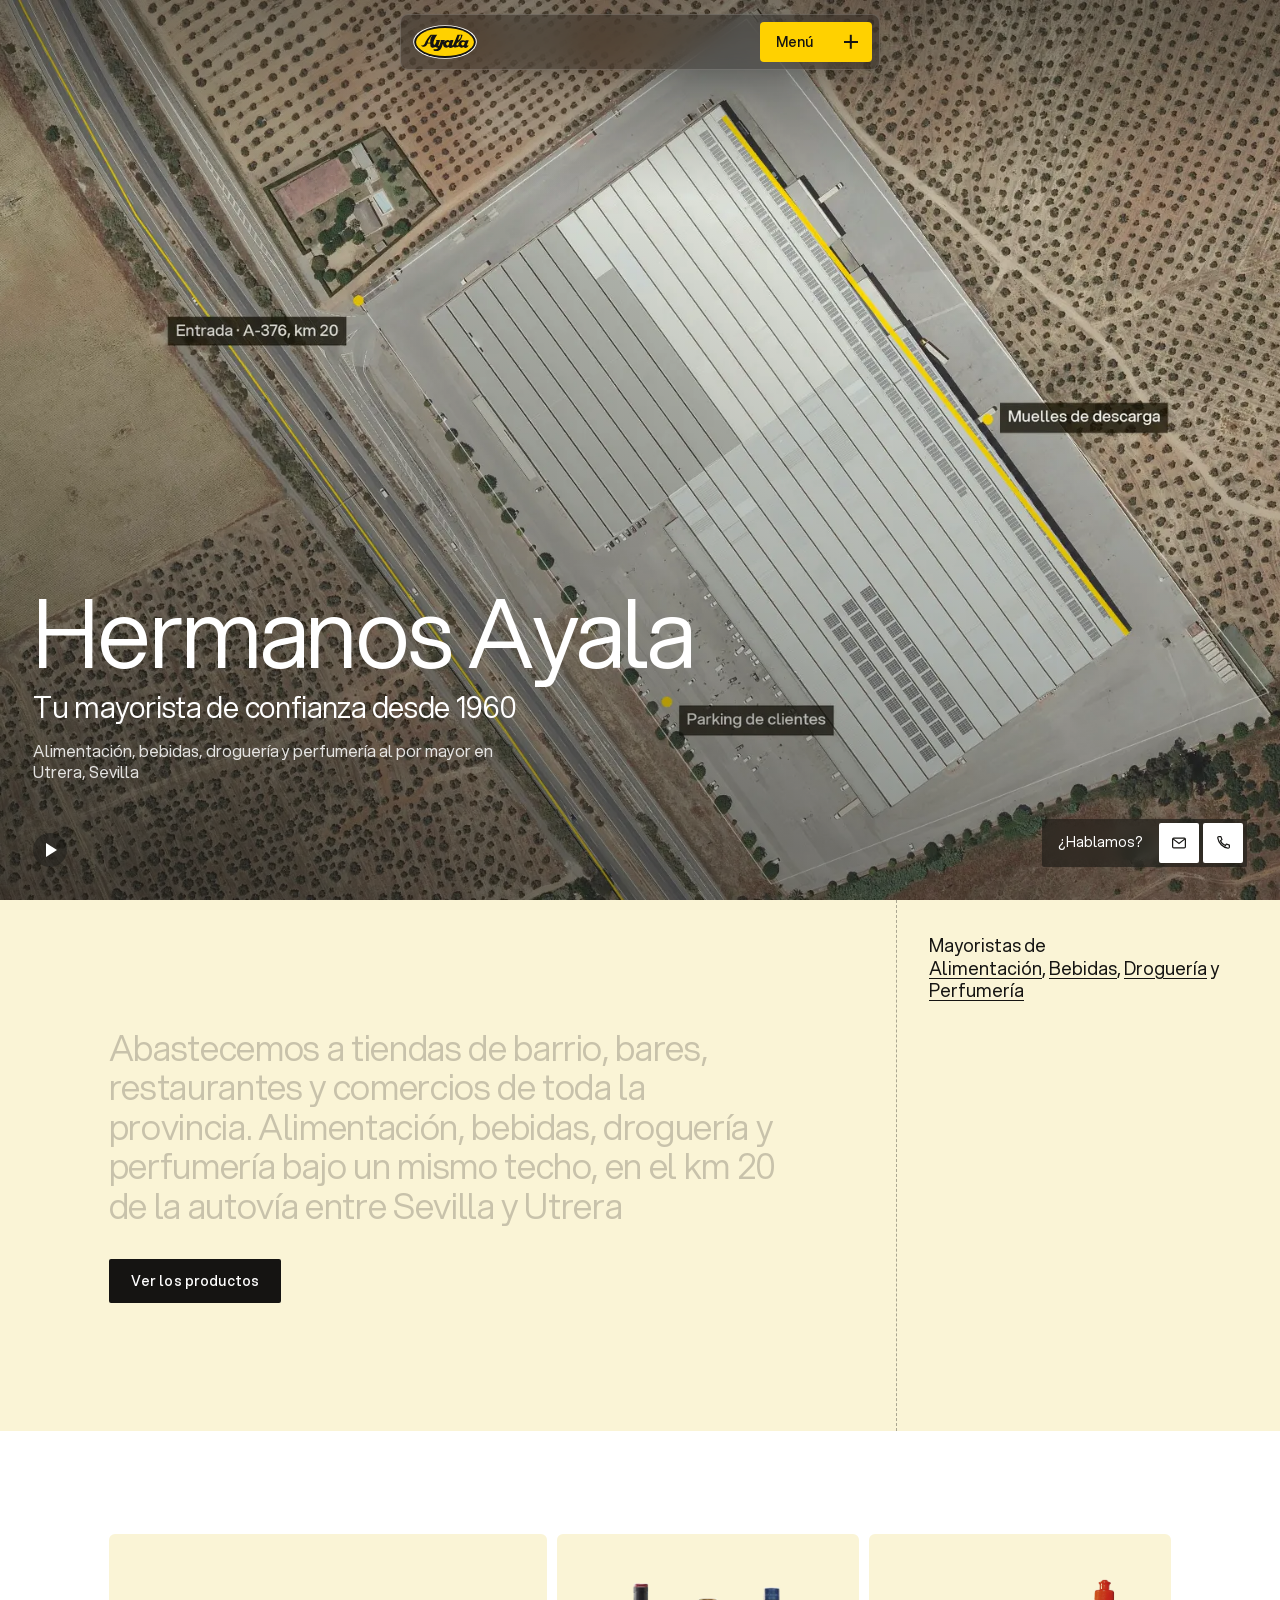
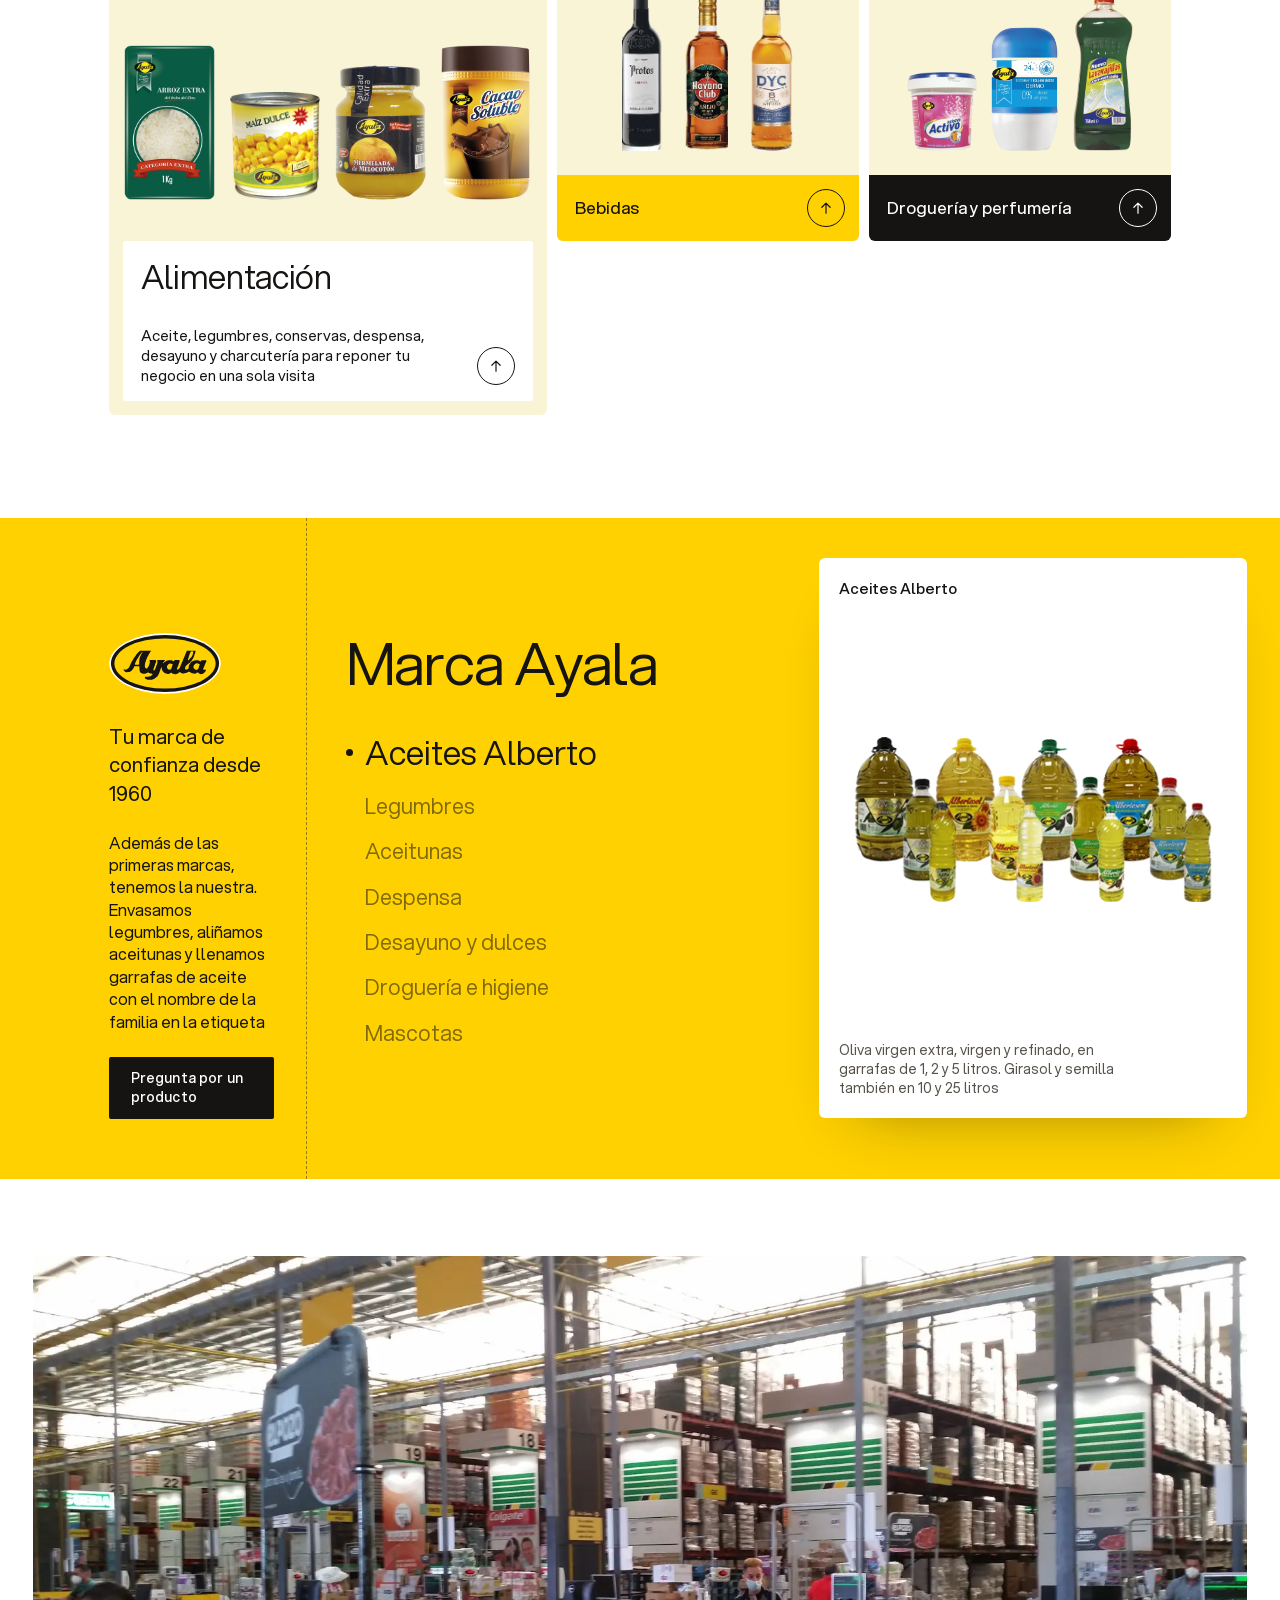
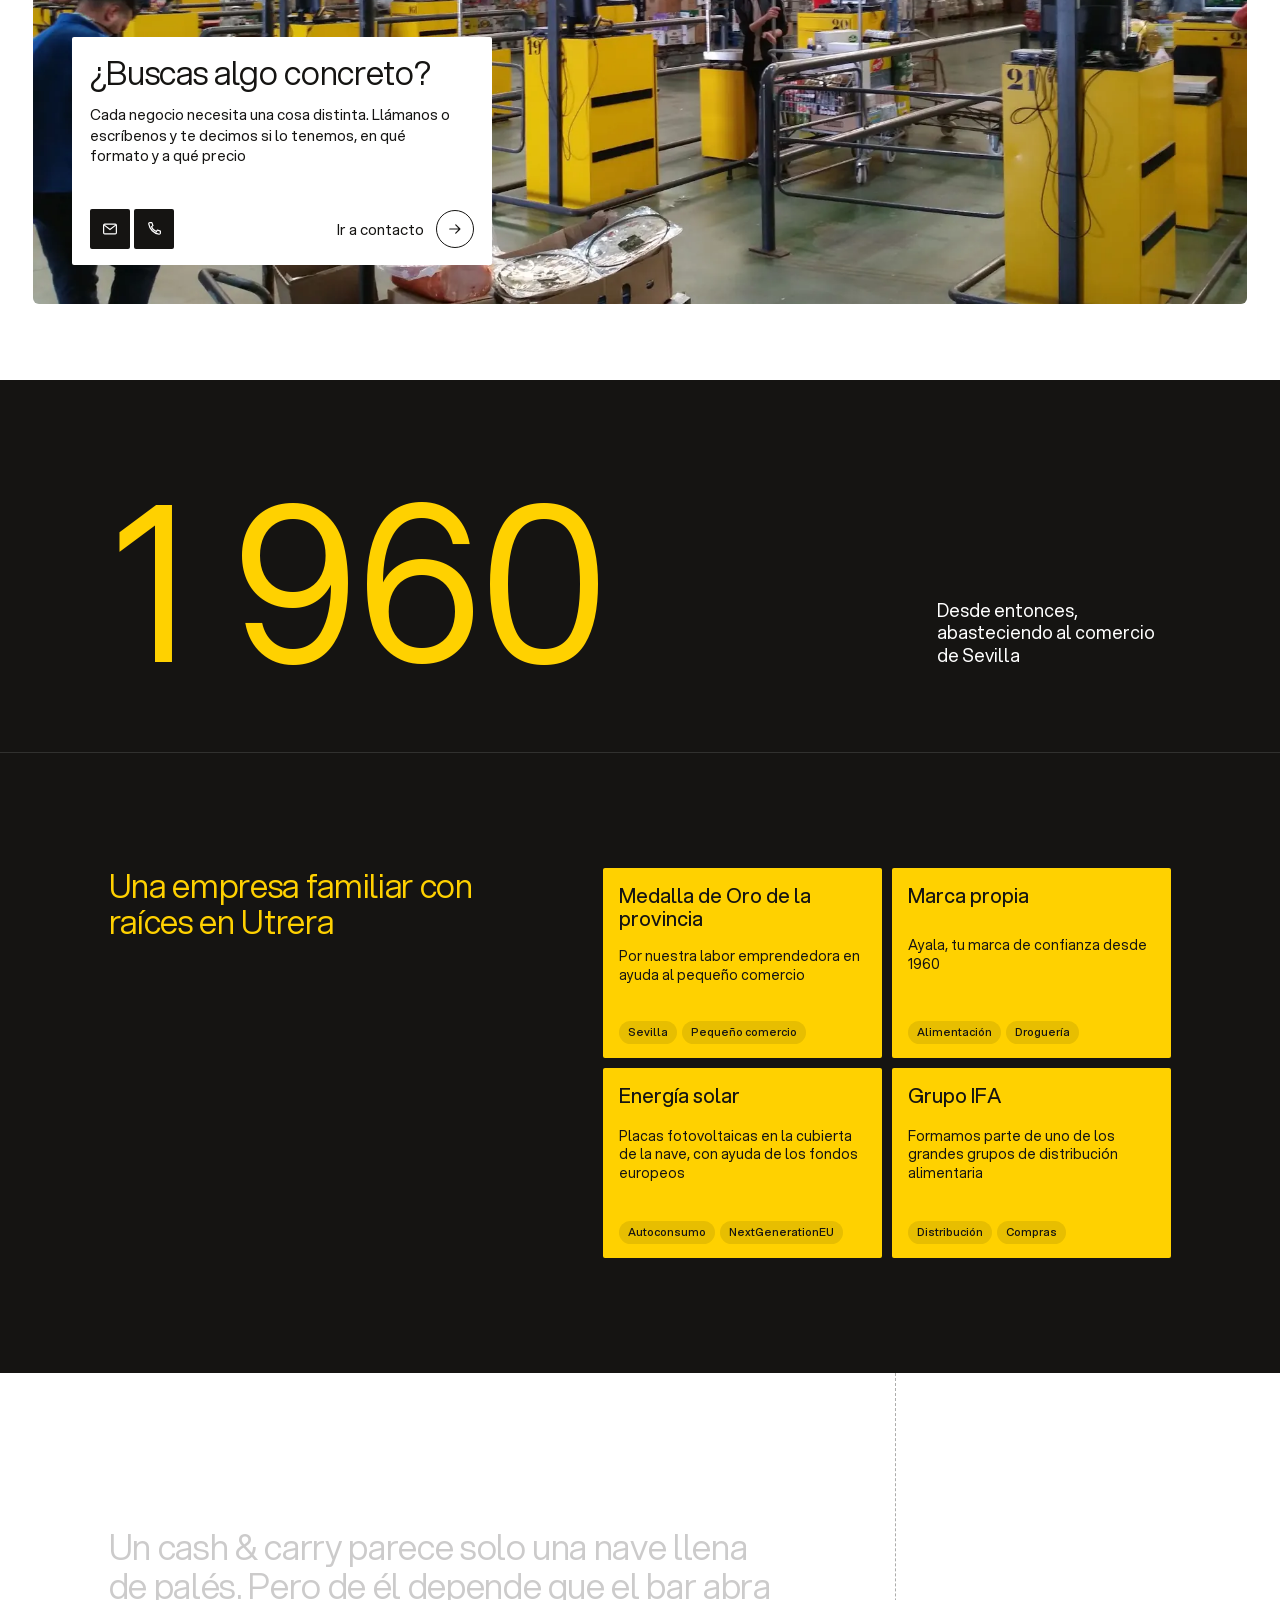
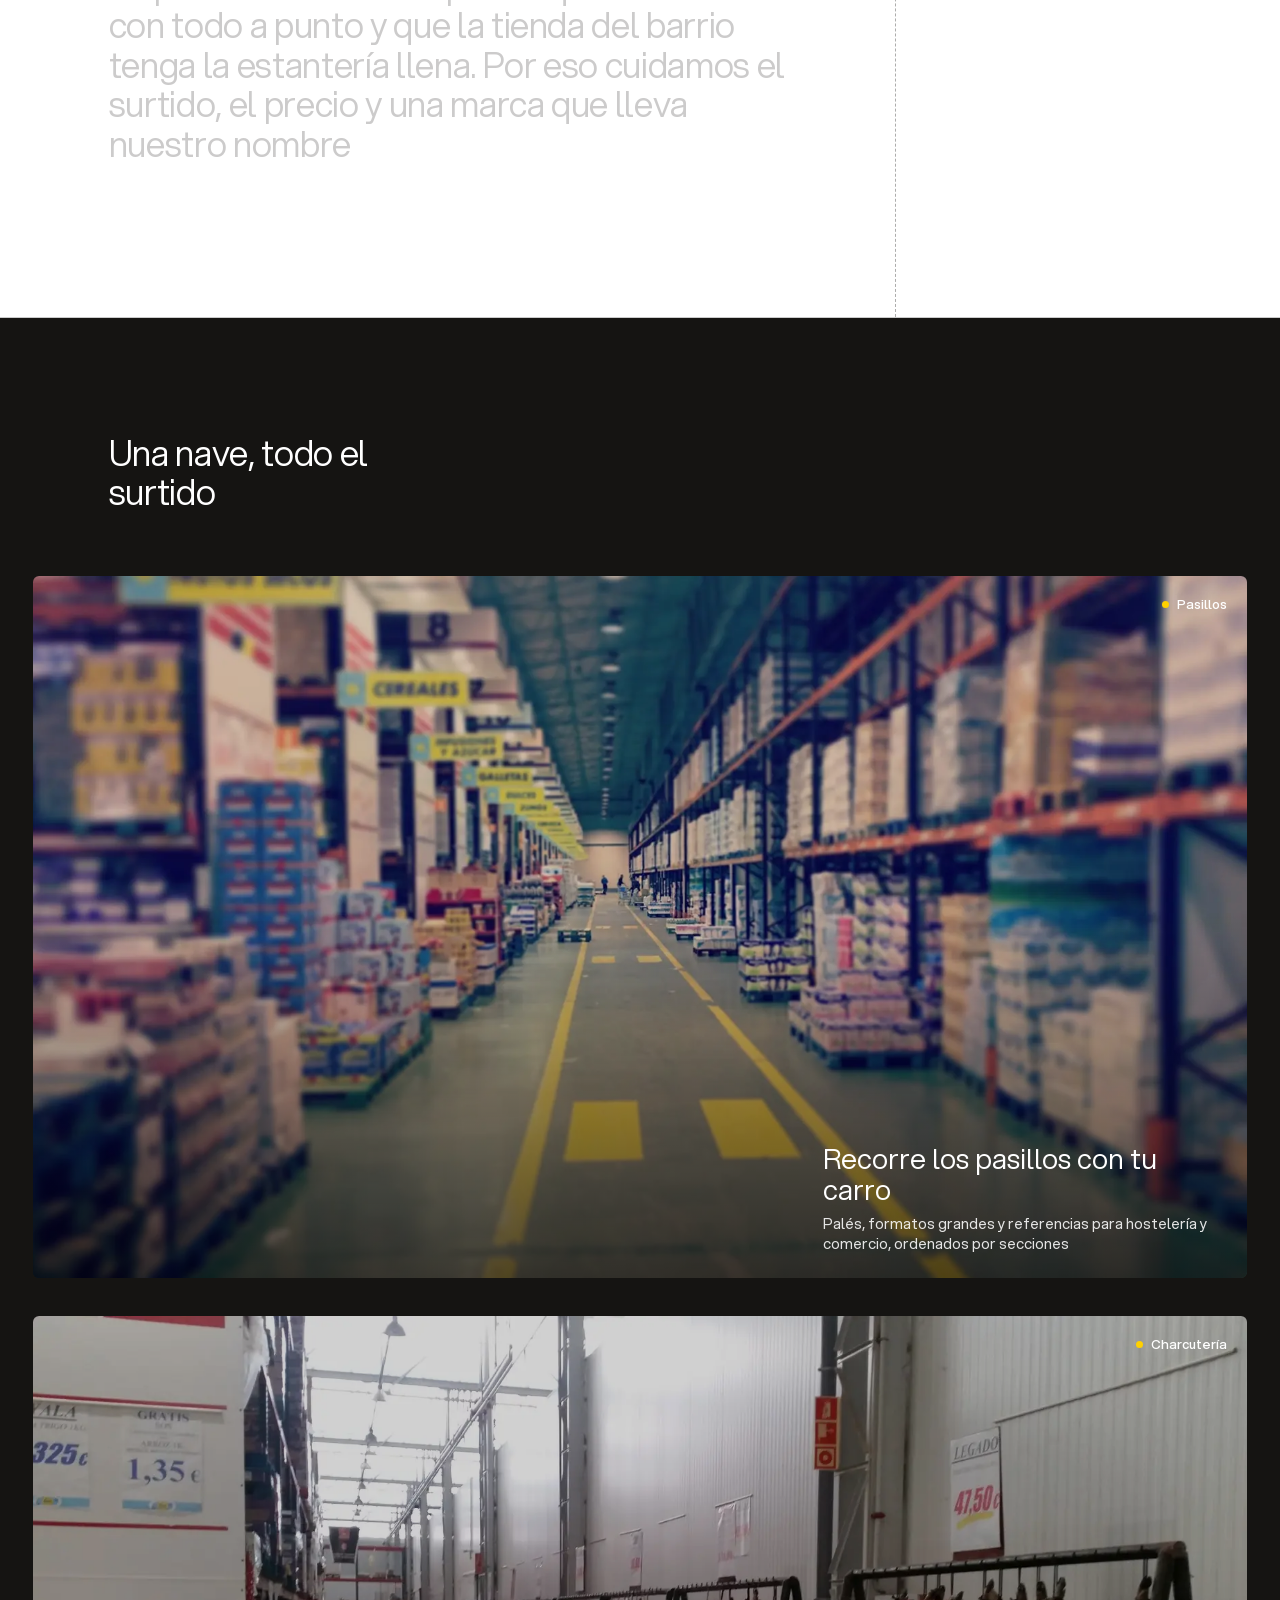
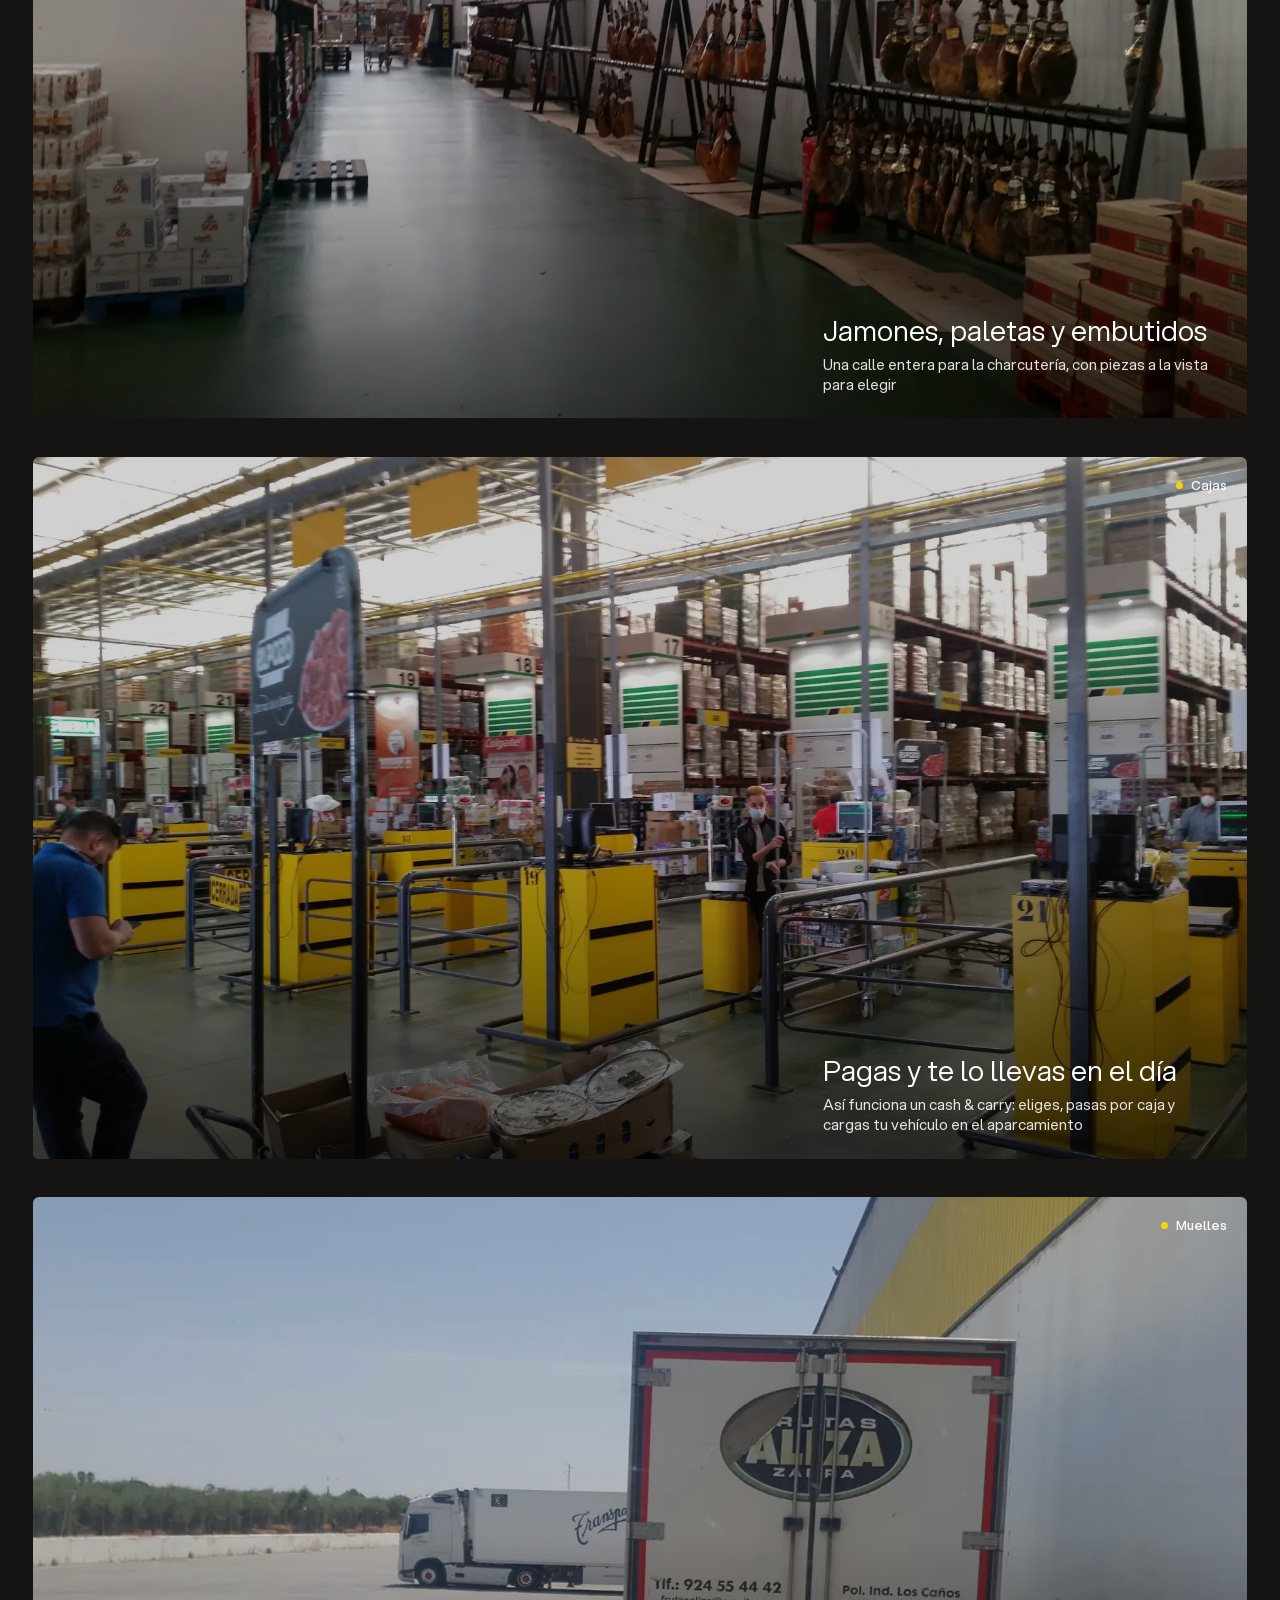
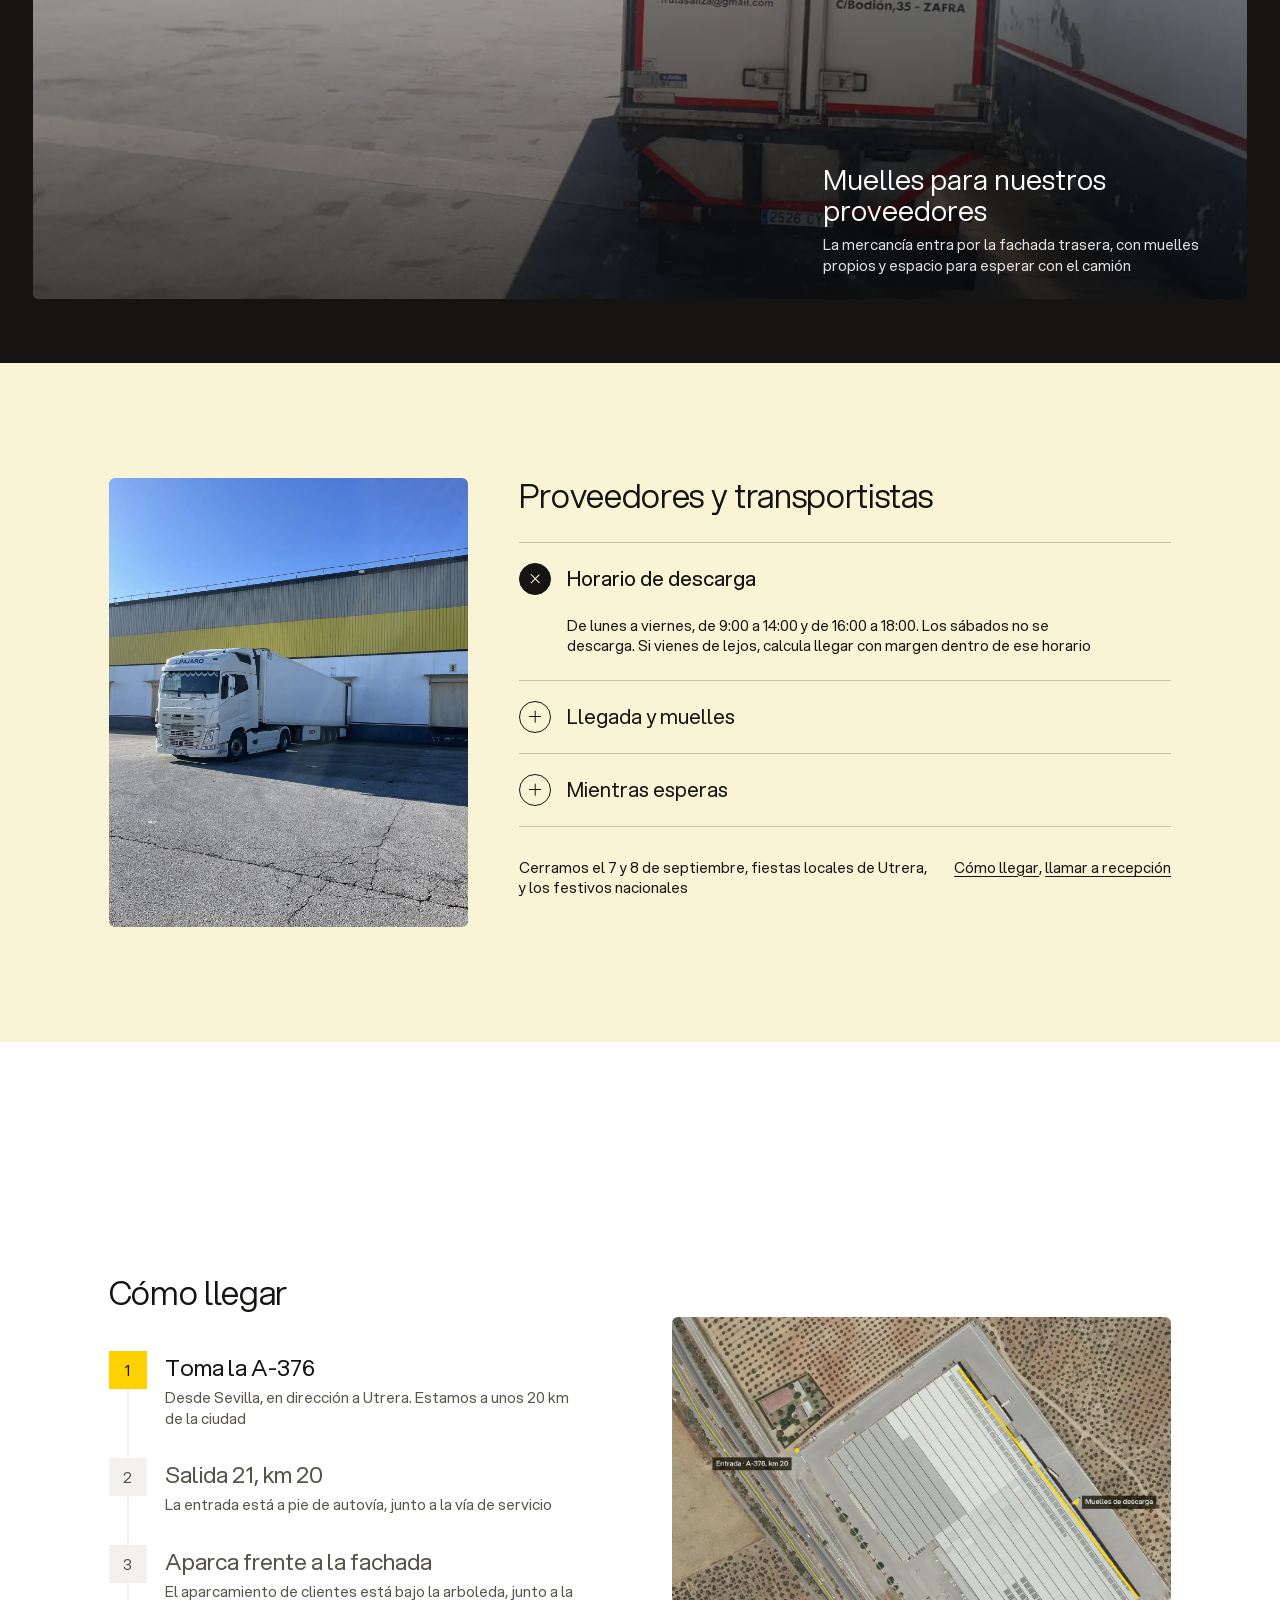
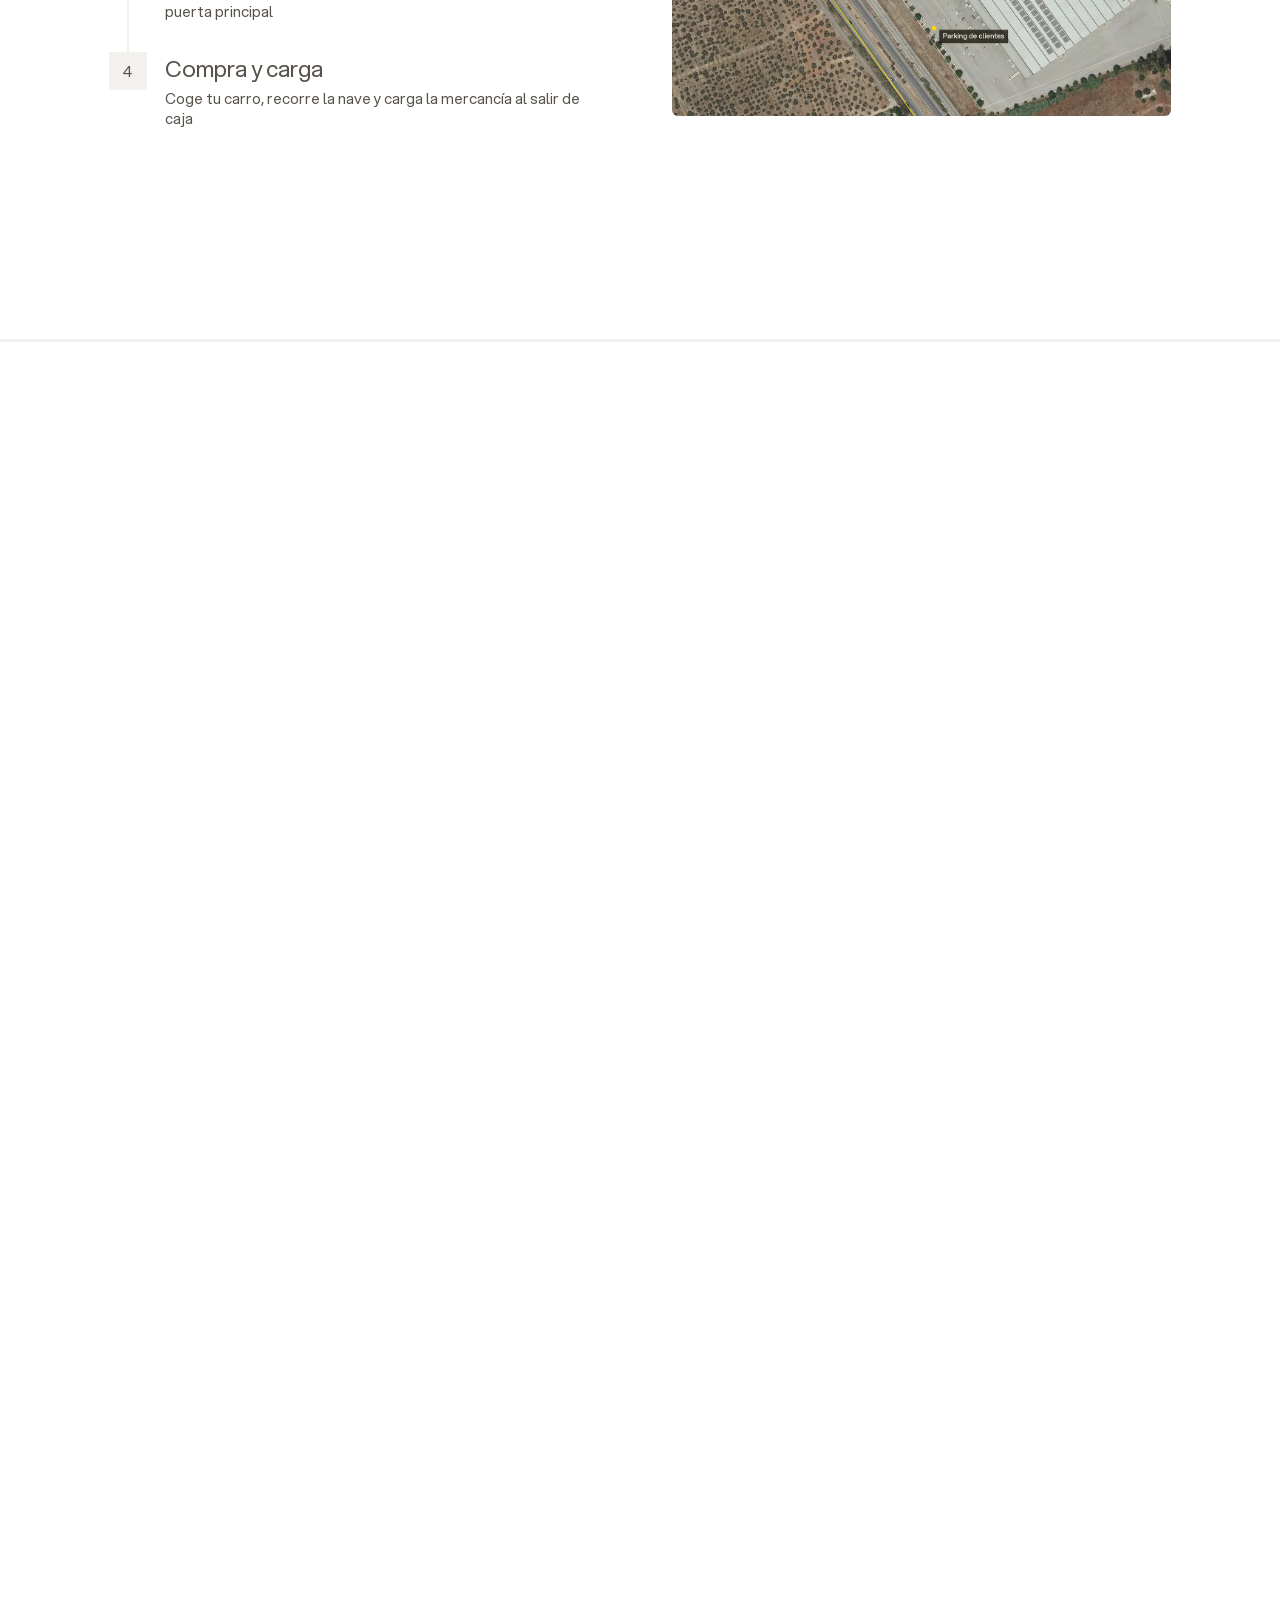
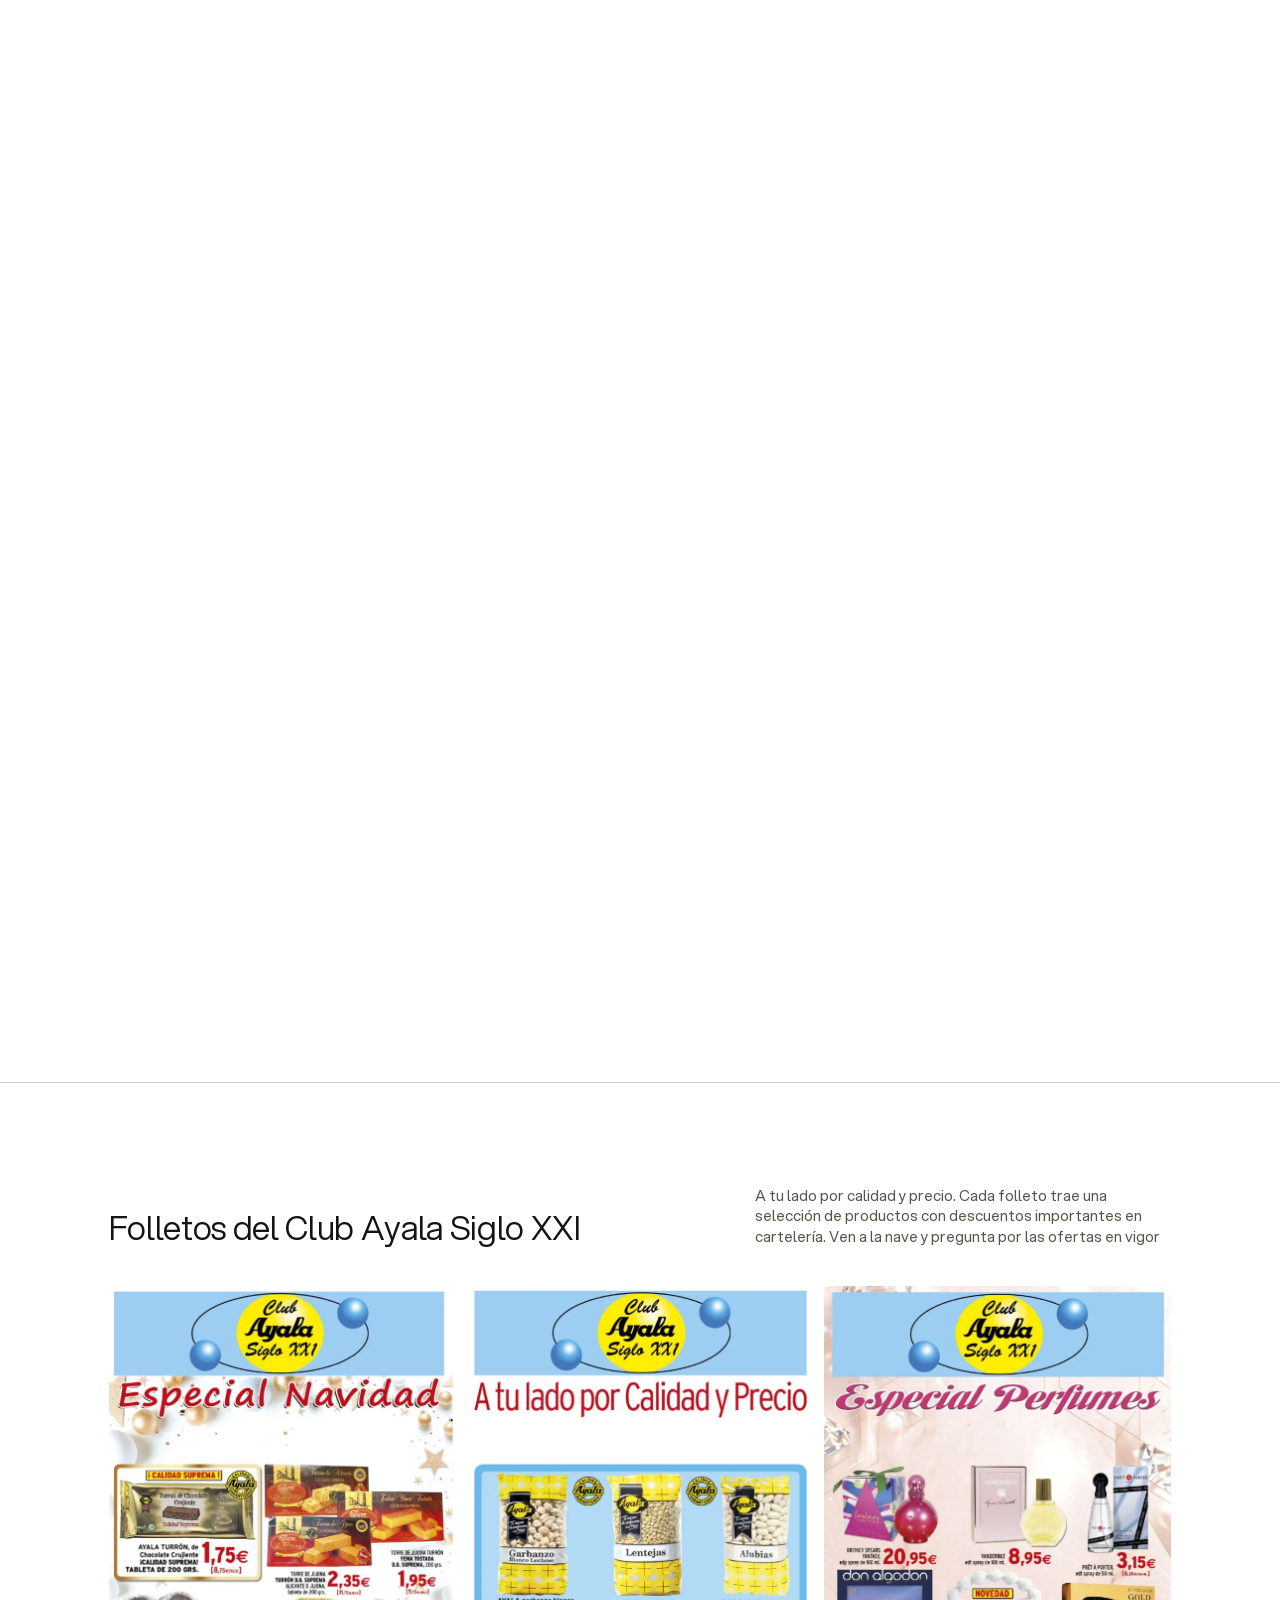
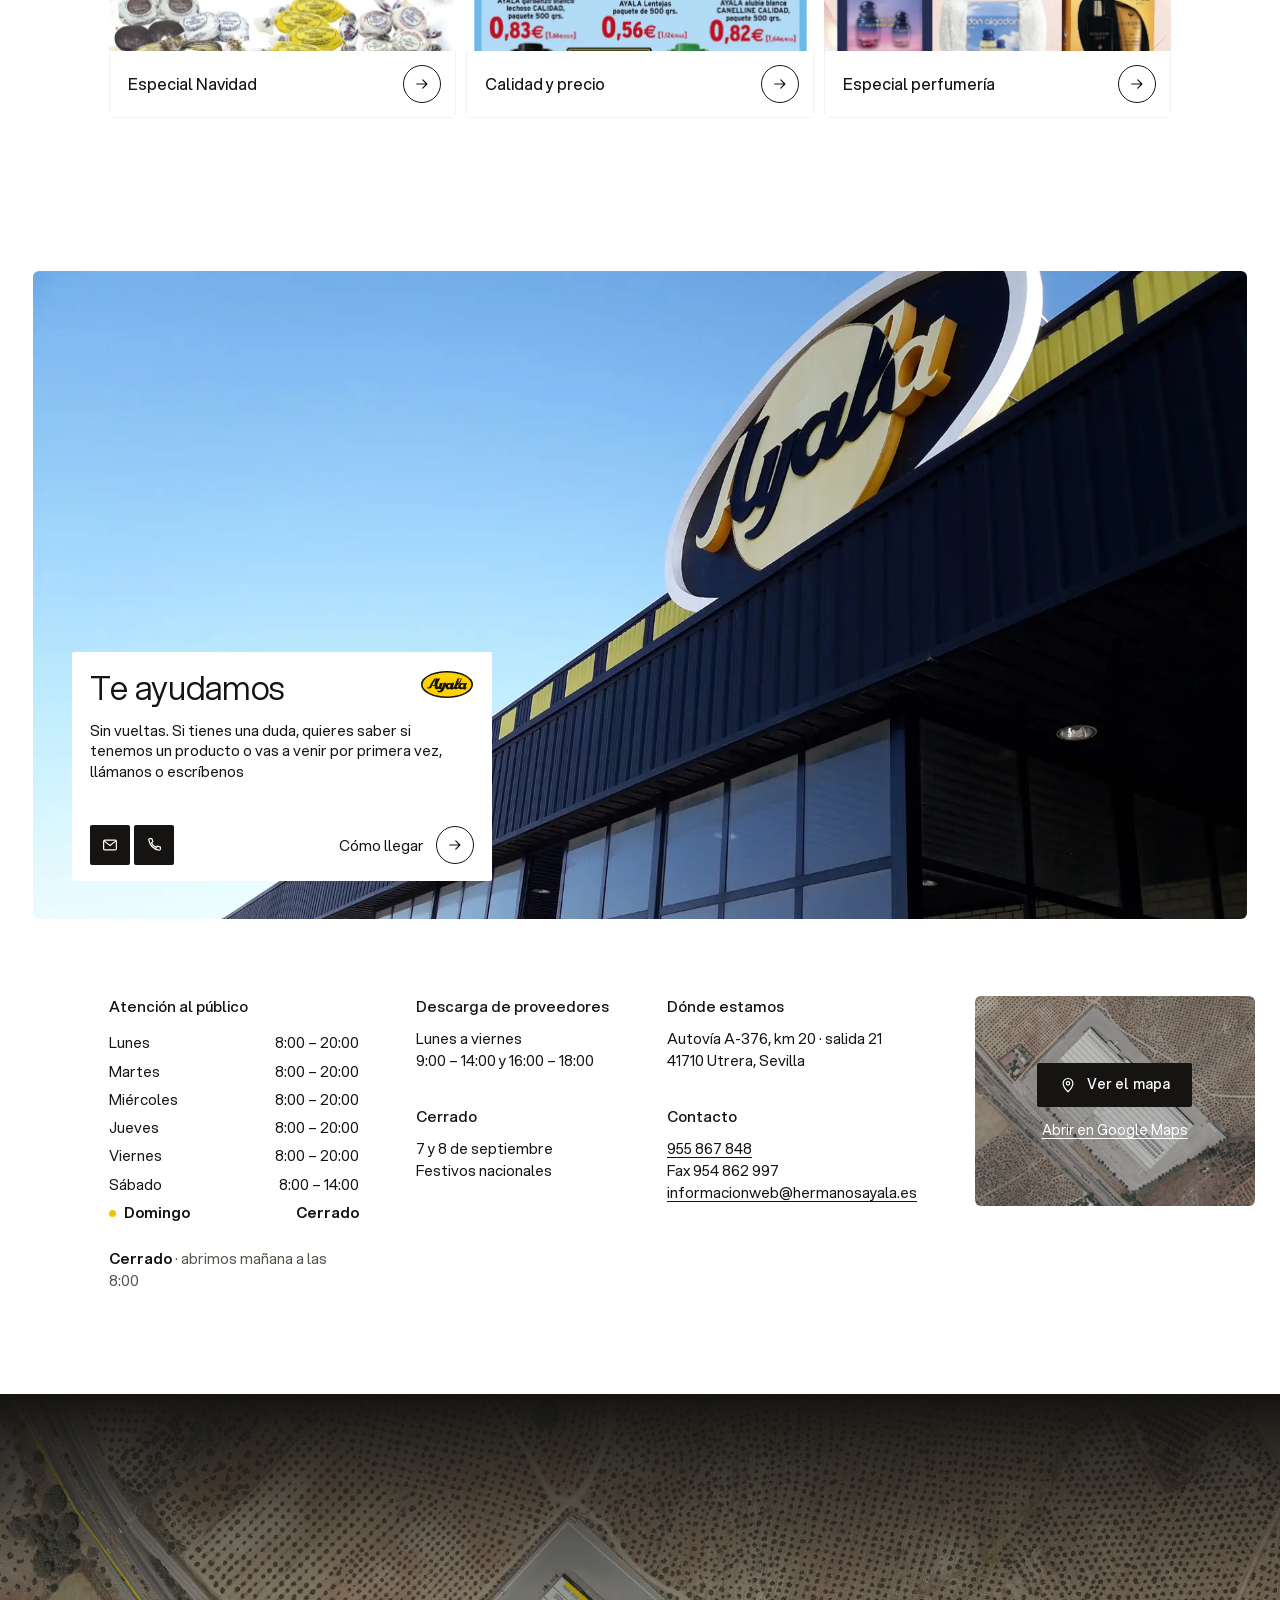
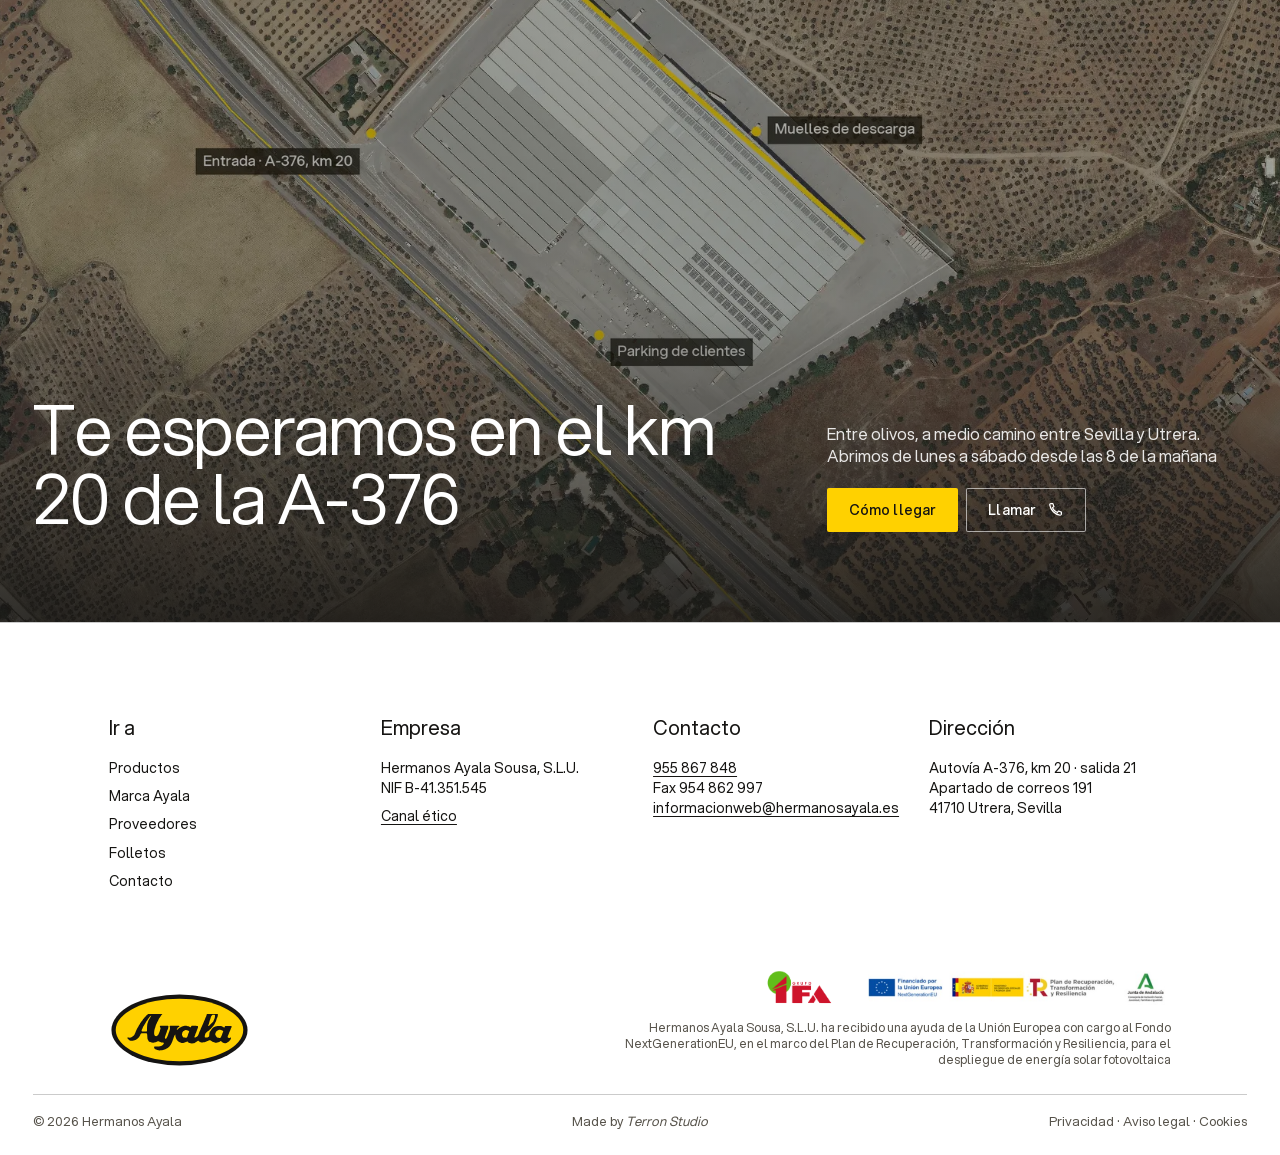
==== index.html @ 3f4e1c94 "Web de Hermanos Ayala: cash & carry mayorista en Utrera Web estática (HTML + CSS + JS sin dependenci" ====
<!doctype html>
<html lang="es">
<head>
  <meta charset="UTF-8">
  <meta name="viewport" content="width=device-width,initial-scale=1">
  <title>Hermanos Ayala · Cash & carry mayorista de alimentación en Utrera, Sevilla</title>
  <meta name="description" content="Mayorista de alimentación, bebidas, droguería y perfumería en Utrera (Sevilla). Cash & carry en la A-376, km 20, con marca propia Ayala desde 1960. Lunes a viernes de 8:00 a 20:00 y sábados de 8:00 a 14:00.">
  <link rel="canonical" href="https://www.hermanosayala.es/">
  <meta name="theme-color" content="#151412">
  <meta property="og:type" content="website">
  <meta property="og:locale" content="es_ES">
  <meta property="og:title" content="Hermanos Ayala · Tu mayorista de confianza desde 1960">
  <meta property="og:description" content="Cash & carry de alimentación, bebidas, droguería y perfumería en el km 20 de la A-376, Utrera (Sevilla).">
  <meta property="og:url" content="https://www.hermanosayala.es/">
  <meta property="og:image" content="https://www.hermanosayala.es/assets/img/og-hermanos-ayala.jpg">
  <link rel="icon" href="assets/favicon-64.png" type="image/png" sizes="64x64">
  <link rel="icon" href="favicon.ico" sizes="32x32">
  <link rel="apple-touch-icon" href="assets/apple-touch-icon.png">
  <link rel="manifest" href="site.webmanifest">
  <link rel="preload" href="assets/fonts/AspektaVF.woff2" as="font" type="font/woff2" crossorigin>
  <link rel="stylesheet" href="style.css?v=23">
  <script type="application/ld+json">
  {
    "@context": "https://schema.org",
    "@type": "WholesaleStore",
    "name": "Hermanos Ayala",
    "legalName": "Hermanos Ayala Sousa, S.L.U.",
    "taxID": "B41351545",
    "url": "https://www.hermanosayala.es/",
    "logo": "https://www.hermanosayala.es/assets/icon-512.png",
    "image": "https://www.hermanosayala.es/assets/img/og-hermanos-ayala.jpg",
    "description": "Cash & carry mayorista de alimentación, bebidas, droguería y perfumería con marca propia Ayala desde 1960.",
    "foundingDate": "1960",
    "telephone": "+34955867848",
    "faxNumber": "+34954862997",
    "email": "informacionweb@hermanosayala.es",
    "address": {
      "@type": "PostalAddress",
      "streetAddress": "Autovía A-376, km 20,3 (salida 21)",
      "addressLocality": "Utrera",
      "addressRegion": "Sevilla",
      "postalCode": "41710",
      "addressCountry": "ES"
    },
    "geo": { "@type": "GeoCoordinates", "latitude": 37.2219227, "longitude": -5.8148213 },
    "hasMap": "https://www.google.com/maps/place/Hermanos+Ayala/@37.2219227,-5.8148213,17z/data=!4m6!3m5!1s0xd12794b21c8d5c9:0x74c5a5709532771c",
    "openingHoursSpecification": [
      { "@type": "OpeningHoursSpecification", "dayOfWeek": ["Monday","Tuesday","Wednesday","Thursday","Friday"], "opens": "08:00", "closes": "20:00" },
      { "@type": "OpeningHoursSpecification", "dayOfWeek": "Saturday", "opens": "08:00", "closes": "14:00" }
    ],
    "brand": { "@type": "Brand", "name": "Ayala" }
  }
  </script>
</head>
<body>
  <svg width="0" height="0" style="position:absolute" aria-hidden="true">
    <symbol id="i-tel" viewBox="0 0 24 24"><path d="M6.6 3.5h2.6l1.4 4-2 1.4a12 12 0 0 0 6.5 6.5l1.4-2 4 1.4v2.6a1.6 1.6 0 0 1-1.7 1.6A16.5 16.5 0 0 1 5 5.2 1.6 1.6 0 0 1 6.6 3.5Z" fill="none" stroke="currentColor" stroke-width="1.6" stroke-linejoin="round"/></symbol>
    <symbol id="i-mail" viewBox="0 0 24 24"><rect x="3.5" y="5.5" width="17" height="13" rx="1.5" fill="none" stroke="currentColor" stroke-width="1.6"/><path d="m4 6.5 8 6.2 8-6.2" fill="none" stroke="currentColor" stroke-width="1.6"/></symbol>
    <symbol id="i-flecha" viewBox="0 0 24 24"><path d="M5 12h13.5M13 6.5l5.5 5.5-5.5 5.5" fill="none" stroke="currentColor" stroke-width="1.6" stroke-linecap="round" stroke-linejoin="round"/></symbol>
    <symbol id="i-arriba" viewBox="0 0 24 24"><path d="M12 19V5.5M6.5 11 12 5.5l5.5 5.5" fill="none" stroke="currentColor" stroke-width="1.6" stroke-linecap="round" stroke-linejoin="round"/></symbol>
    <symbol id="i-pin" viewBox="0 0 24 24"><path d="M12 21s6.5-6 6.5-11.2a6.5 6.5 0 1 0-13 0C5.5 15 12 21 12 21Z" fill="none" stroke="currentColor" stroke-width="1.6"/><circle cx="12" cy="9.8" r="2.3" fill="none" stroke="currentColor" stroke-width="1.6"/></symbol>
  </svg>

  <a class="skip" href="#contenido">Saltar al contenido</a>

  <header class="nav" id="nav">
    <a class="nav-logo" href="#inicio" aria-label="Hermanos Ayala, inicio">
      <img src="assets/logo-ayala-sello.svg" alt="Hermanos Ayala" width="98" height="64">
    </a>
    <button class="btn-menu" id="btn-menu" aria-expanded="false" aria-controls="menu">
      <span>Menú</span><span class="plus" aria-hidden="true"></span>
    </button>
  </header>

  <div class="menu" id="menu" hidden>
    <div class="menu-inner">
      <nav class="menu-links" aria-label="Menú">
        <a href="#productos">Productos</a>
        <a href="#marca">Marca Ayala</a>
        <a href="#nave">La nave</a>
        <a href="#proveedores">Proveedores y transportistas</a>
        <a href="#folletos">Folletos</a>
        <a href="#contacto">Horario y contacto</a>
      </nav>
      <div class="menu-datos">
        <p><a href="tel:+34955867848">955 867 848</a><br><a href="mailto:informacionweb@hermanosayala.es">informacionweb@hermanosayala.es</a></p>
        <p>Autovía A-376, km 20 · salida 21<br>41710 Utrera, Sevilla</p>
        <p class="menu-hoy" data-estado>Lunes a viernes de 8:00 a 20:00<br>Sábados de 8:00 a 14:00</p>
      </div>
    </div>
  </div>

  <main id="contenido">

    <!-- Portada: cenital real de la nave (PNOA) con trazado incrustado -->
    <section class="hero" id="inicio">
      <video class="hero-video" id="hero-video" muted loop playsinline autoplay preload="metadata"
        poster="assets/img/ayala-cenital-poster.webp"
        data-src-desk="assets/video/ayala-cenital-1080.mp4"
        data-src-mid="assets/video/ayala-cenital-720.mp4"
        data-src-mob="assets/video/ayala-cenital-movil.mp4?v=2"
        data-poster-mob="assets/img/ayala-cenital-poster-movil.webp"></video>
      <div class="hero-shade" aria-hidden="true"></div>
      <div class="hero-content">
        <h1 class="hero-title">Hermanos Ayala</h1>
        <p class="hero-lema">Tu mayorista de confianza desde 1960</p>
        <p class="hero-sub">Alimentación, bebidas, droguería y perfumería al por mayor en Utrera, Sevilla</p>
      </div>
      <div class="hero-contact">
        <span>¿Hablamos?</span>
        <a class="icon-btn" href="mailto:informacionweb@hermanosayala.es" aria-label="Escribir un email"><svg><use href="#i-mail"/></svg></a>
        <a class="icon-btn" href="tel:+34955867848" aria-label="Llamar al 955 867 848"><svg><use href="#i-tel"/></svg></a>
      </div>
      <button class="hero-pausa" id="hero-pausa" aria-label="Pausar el vídeo"><span></span></button>
    </section>

    <!-- Presentación -->
    <section class="intro">
      <div class="intro-main">
        <p class="intro-texto t-l" data-fill>Abastecemos a tiendas de barrio, bares, restaurantes y comercios de toda la provincia. Alimentación, bebidas, droguería y perfumería bajo un mismo techo, en el km 20 de la autovía entre Sevilla y Utrera</p>
        <a class="btn btn-dark" href="#productos">Ver los productos</a>
      </div>
      <aside class="intro-side">
        <div class="intro-sticky">
          <p class="t-s">Mayoristas de<br><a href="#productos">Alimentación</a>, <a href="#productos">Bebidas</a>, <a href="#productos">Droguería</a> y <a href="#productos">Perfumería</a></p>
        </div>
      </aside>
    </section>

    <!-- Categorías -->
    <section class="cats" id="productos" aria-label="Productos">
      <a class="cat cat-main cat-prod reveal" href="#marca" data-fam-link="despensa">
        <div class="cat-prods cat-prods-main" aria-hidden="true">
          <img src="assets/img/productos/arroz-ayala.webp" alt="" loading="lazy">
          <img src="assets/img/productos/maiz-dulce-ayala.webp" alt="" loading="lazy">
          <img src="assets/img/productos/mermelada-ayala.webp" alt="" loading="lazy">
          <img src="assets/img/productos/cacao-soluble-ayala.webp" alt="" loading="lazy">
        </div>
        <div class="cat-box">
          <h2 class="t-m">Alimentación</h2>
          <p>Aceite, legumbres, conservas, despensa, desayuno y charcutería para reponer tu negocio en una sola visita</p>
          <span class="circle-btn" aria-hidden="true"><svg><use href="#i-arriba"/></svg></span>
        </div>
      </a>
      <a class="cat cat-prod reveal" href="#marca">
        <div class="cat-prods cat-prods-bebidas" aria-hidden="true">
          <img src="assets/img/productos/bebida-protos.webp" alt="" loading="lazy">
          <img src="assets/img/productos/bebida-havana.webp" alt="" loading="lazy">
          <img src="assets/img/productos/bebida-dyc.webp" alt="" loading="lazy">
        </div>
        <div class="cat-label cat-label-yel"><h2>Bebidas</h2><span class="circle-btn" aria-hidden="true"><svg><use href="#i-arriba"/></svg></span></div>
      </a>
      <a class="cat cat-prod reveal" href="#marca" data-fam-link="drogueria">
        <div class="cat-prods" aria-hidden="true">
          <img src="assets/img/productos/oxigeno-activo-ayala.webp" alt="" loading="lazy">
          <img src="assets/img/productos/desodorante-ayala.webp" alt="" loading="lazy">
          <img src="assets/img/productos/lavavajillas-ayala.webp" alt="" loading="lazy">
        </div>
        <div class="cat-label cat-label-dark"><h2>Droguería y perfumería</h2><span class="circle-btn" aria-hidden="true"><svg><use href="#i-arriba"/></svg></span></div>
      </a>
    </section>

    <!-- Marca propia -->
    <section class="marca" id="marca">
      <div class="marca-intro">
        <img class="marca-sello" src="assets/logo-ayala-sello.svg" alt="Ayala" width="98" height="64" loading="lazy">
        <p class="marca-lema">Tu marca de confianza desde 1960</p>
        <p>Además de las primeras marcas, tenemos la nuestra. Envasamos legumbres, aliñamos aceitunas y llenamos garrafas de aceite con el nombre de la familia en la etiqueta</p>
        <a class="btn btn-dark" href="#contacto">Pregunta por un producto</a>
      </div>
      <div class="marca-list">
        <h2 class="marca-title">Marca Ayala</h2>
        <ul class="fam-list" role="tablist" aria-label="Familias de la marca Ayala">
          <li><button role="tab" data-fam="aceites" aria-selected="true">Aceites Alberto</button></li>
          <li><button role="tab" data-fam="legumbres">Legumbres</button></li>
          <li><button role="tab" data-fam="aceitunas">Aceitunas</button></li>
          <li><button role="tab" data-fam="despensa">Despensa</button></li>
          <li><button role="tab" data-fam="desayuno">Desayuno y dulces</button></li>
          <li><button role="tab" data-fam="drogueria">Droguería e higiene</button></li>
          <li><button role="tab" data-fam="mascotas">Mascotas</button></li>
        </ul>
      </div>
      <div class="marca-card-wrap">
        <div class="marca-card" id="marca-card" role="tabpanel" aria-live="polite">
          <p class="marca-card-name" id="fam-name">Aceites Alberto</p>
          <div class="marca-card-imgs" id="fam-imgs"></div>
          <p class="marca-card-desc" id="fam-desc"></p>
          <button class="circle-btn marca-next" id="fam-next" aria-label="Siguiente familia"><svg><use href="#i-flecha"/></svg></button>
        </div>
      </div>
    </section>

    <!-- Panel con tarjeta de contacto -->
    <section class="panel-foto">
      <div class="panel-foto-inner reveal">
        <img src="assets/img/cajas-cash-carry-hermanos-ayala.webp" alt="Cajas de cobro amarillas del cash & carry de Hermanos Ayala" loading="lazy" width="1800" height="1013">
        <div class="float-card">
          <h2 class="t-m">¿Buscas algo concreto?</h2>
          <p>Cada negocio necesita una cosa distinta. Llámanos o escríbenos y te decimos si lo tenemos, en qué formato y a qué precio</p>
          <div class="float-card-foot">
            <div class="icon-btns">
              <a class="icon-btn icon-btn-dark" href="mailto:informacionweb@hermanosayala.es" aria-label="Escribir un email"><svg><use href="#i-mail"/></svg></a>
              <a class="icon-btn icon-btn-dark" href="tel:+34955867848" aria-label="Llamar"><svg><use href="#i-tel"/></svg></a>
            </div>
            <a class="link-arrow" href="#contacto">Ir a contacto <span class="circle-btn"><svg><use href="#i-flecha"/></svg></span></a>
          </div>
        </div>
      </div>
    </section>

    <!-- Contador + reconocimientos -->
    <section class="desde" aria-label="Desde 1960">
      <div class="desde-top">
        <p class="odometro" id="odometro" aria-label="1960">
          <span class="odo-col" data-d="1"></span><span class="odo-col" data-d="9"></span><span class="odo-col" data-d="6"></span><span class="odo-col" data-d="0"></span>
        </p>
        <p class="desde-txt t-s">Desde entonces, abasteciendo al comercio de Sevilla</p>
      </div>
      <div class="desde-grid">
        <h2 class="t-m desde-title">Una empresa familiar con raíces en Utrera</h2>
        <div class="recos">
          <article class="reco reveal" style="--d:0.00s">
            <h3>Medalla de Oro de la provincia</h3>
            <p>Por nuestra labor emprendedora en ayuda al pequeño comercio</p>
            <ul class="pills"><li>Sevilla</li><li>Pequeño comercio</li></ul>
          </article>
          <article class="reco reveal" style="--d:0.14s">
            <h3>Marca propia</h3>
            <p>Ayala, tu marca de confianza desde 1960</p>
            <ul class="pills"><li>Alimentación</li><li>Droguería</li></ul>
          </article>
          <article class="reco reveal" style="--d:0.28s">
            <h3>Energía solar</h3>
            <p>Placas fotovoltaicas en la cubierta de la nave, con ayuda de los fondos europeos</p>
            <ul class="pills"><li>Autoconsumo</li><li>NextGenerationEU</li></ul>
          </article>
          <article class="reco reveal" style="--d:0.42s">
            <h3>Grupo IFA</h3>
            <p>Formamos parte de uno de los grandes grupos de distribución alimentaria</p>
            <ul class="pills"><li>Distribución</li><li>Compras</li></ul>
          </article>
        </div>
      </div>
    </section>

    <!-- Párrafo que se rellena -->
    <section class="fill-sec">
      <p class="fill-text t-l" data-fill>Un cash & carry parece solo una nave llena de palés. Pero de él depende que el bar abra con todo a punto y que la tienda del barrio tenga la estantería llena. Por eso cuidamos el surtido, el precio y una marca que lleva nuestro nombre</p>
    </section>

    <!-- La nave: tarjetas apiladas -->
    <section class="nave" id="nave">
      <h2 class="t-l nave-title">Una nave, todo el surtido</h2>
      <div class="stack">
        <article class="stack-card">
          <img src="assets/img/pasillo-almacen-hermanos-ayala.webp" alt="Pasillo central del almacén con estanterías a ambos lados" loading="lazy" width="1800" height="1800">
          <span class="stack-tag">Pasillos</span>
          <div class="stack-txt"><h3>Recorre los pasillos con tu carro</h3><p>Palés, formatos grandes y referencias para hostelería y comercio, ordenados por secciones</p></div>
        </article>
        <article class="stack-card">
          <img src="assets/img/pasillo-jamones-hermanos-ayala.webp" alt="Jamones y paletas colgados en el pasillo de charcutería" loading="lazy" width="1800" height="1013">
          <span class="stack-tag">Charcutería</span>
          <div class="stack-txt"><h3>Jamones, paletas y embutidos</h3><p>Una calle entera para la charcutería, con piezas a la vista para elegir</p></div>
        </article>
        <article class="stack-card">
          <img src="assets/img/cajas-cash-carry-hermanos-ayala.webp" alt="Línea de cajas amarillas a la salida de la nave" loading="lazy" width="1800" height="1013">
          <span class="stack-tag">Cajas</span>
          <div class="stack-txt"><h3>Pagas y te lo llevas en el día</h3><p>Así funciona un cash & carry: eliges, pasas por caja y cargas tu vehículo en el aparcamiento</p></div>
        </article>
        <article class="stack-card">
          <img src="assets/img/camion-muelle-cabina-ayala.webp" alt="Camión maniobrando hacia los muelles, visto desde la cabina" loading="lazy" width="1800" height="1350">
          <span class="stack-tag">Muelles</span>
          <div class="stack-txt"><h3>Muelles para nuestros proveedores</h3><p>La mercancía entra por la fachada trasera, con muelles propios y espacio para esperar con el camión</p></div>
        </article>
      </div>
    </section>

    <!-- Proveedores y transportistas -->
    <section class="prov" id="proveedores">
      <div class="prov-grid">
        <figure class="prov-foto">
          <img src="assets/img/camion-muelle-descarga-ayala.webp" alt="Camión frigorífico atracado en uno de los muelles de descarga de Hermanos Ayala" loading="lazy" width="1350" height="1800">
        </figure>
        <div class="prov-main">
          <h2 class="t-m">Proveedores y transportistas</h2>
          <div class="acc" id="acc">
            <div class="acc-item is-open">
              <button class="acc-head" aria-expanded="true"><span class="acc-ico" aria-hidden="true"></span>Horario de descarga</button>
              <div class="acc-body"><div><p>De lunes a viernes, de 9:00 a 14:00 y de 16:00 a 18:00. Los sábados no se descarga. Si vienes de lejos, calcula llegar con margen dentro de ese horario</p></div></div>
            </div>
            <div class="acc-item">
              <button class="acc-head" aria-expanded="false"><span class="acc-ico" aria-hidden="true"></span>Llegada y muelles</button>
              <div class="acc-body"><div><p>Entra por el acceso del km 20 de la A-376 y rodea la nave hasta la zona de muelles, en la fachada trasera. Presenta la documentación del pedido en recepción y te asignaremos muelle</p></div></div>
            </div>
            <div class="acc-item">
              <button class="acc-head" aria-expanded="false"><span class="acc-ico" aria-hidden="true"></span>Mientras esperas</button>
              <div class="acc-body"><div><p>El recinto tiene sitio de sobra para aparcar el camión, y hay un pequeño bar con bocadillos y café</p></div></div>
            </div>
          </div>
          <div class="prov-foot">
            <p>Cerramos el 7 y 8 de septiembre, fiestas locales de Utrera, y los festivos nacionales</p>
            <p class="prov-links"><a class="u" href="#llegar">Cómo llegar</a>, <a class="u" href="tel:+34955867848">llamar a recepción</a></p>
          </div>
        </div>
      </div>
    </section>

    <!-- Cómo llegar: pasos con imagen -->
    <section class="pasos" id="llegar">
      <div class="pasos-pin">
      <div class="pasos-list">
        <h2 class="t-m">Cómo llegar</h2>
        <ol>
          <li class="paso is-active" data-img="0"><span class="paso-n">1</span><div><h3>Toma la A-376</h3><p>Desde Sevilla, en dirección a Utrera. Estamos a unos 20 km de la ciudad</p></div></li>
          <li class="paso" data-img="1"><span class="paso-n">2</span><div><h3>Salida 21, km 20</h3><p>La entrada está a pie de autovía, junto a la vía de servicio</p></div></li>
          <li class="paso" data-img="2"><span class="paso-n">3</span><div><h3>Aparca frente a la fachada</h3><p>El aparcamiento de clientes está bajo la arboleda, junto a la puerta principal</p></div></li>
          <li class="paso" data-img="3"><span class="paso-n">4</span><div><h3>Compra y carga</h3><p>Coge tu carro, recorre la nave y carga la mercancía al salir de caja</p></div></li>
        </ol>
      </div>
      <div class="pasos-media">
        <img class="is-active" src="assets/img/ayala-cenital-poster.webp" alt="Vista cenital de la nave de Hermanos Ayala junto a la A-376" loading="lazy" width="1920" height="1080">
        <img src="assets/img/camiones-parking-hermanos-ayala.webp" alt="Camiones en el recinto de Hermanos Ayala" loading="lazy" width="1171" height="856">
        <video src="assets/video/aparcamiento-clientes.mp4" poster="assets/img/aparcamiento-clientes-poster.webp" muted loop playsinline preload="none" aria-label="Panorámica del aparcamiento de clientes frente a la fachada de Hermanos Ayala"></video>
        <img src="assets/img/pasillo-almacen-hermanos-ayala.webp" alt="Pasillo central de la nave con estanterías llenas de producto" loading="lazy" width="1800" height="1800">
      </div>
      </div>
    </section>

    <!-- Folletos -->
    <section class="folletos" id="folletos">
      <div class="folletos-head">
        <h2 class="t-m">Folletos del Club Ayala Siglo XXI</h2>
        <p>A tu lado por calidad y precio. Cada folleto trae una selección de productos con descuentos importantes en cartelería. Ven a la nave y pregunta por las ofertas en vigor</p>
      </div>
      <div class="folletos-grid">
        <a class="folleto reveal" href="assets/folletos/folleto545.pdf" data-folleto="545" data-paginas="12" data-titulo="Especial Navidad">
          <img src="assets/img/folleto-545.webp" alt="Portada del folleto especial Navidad del Club Ayala Siglo XXI" loading="lazy" width="700" height="1140">
          <span class="folleto-pie">Especial Navidad <span class="circle-btn"><svg><use href="#i-flecha"/></svg></span></span>
        </a>
        <a class="folleto reveal" href="assets/folletos/folleto544.pdf" data-folleto="544" data-paginas="32" data-titulo="Calidad y precio">
          <img src="assets/img/folleto-544.webp" alt="Portada del folleto Calidad y precio del Club Ayala Siglo XXI" loading="lazy" width="700" height="1140">
          <span class="folleto-pie">Calidad y precio <span class="circle-btn"><svg><use href="#i-flecha"/></svg></span></span>
        </a>
        <a class="folleto reveal" href="assets/folletos/folleto456.pdf" data-folleto="456" data-paginas="13" data-titulo="Especial perfumería">
          <img src="assets/img/folleto-456.webp" alt="Portada del folleto especial perfumería del Club Ayala Siglo XXI" loading="lazy" width="700" height="1140">
          <span class="folleto-pie">Especial perfumería <span class="circle-btn"><svg><use href="#i-flecha"/></svg></span></span>
        </a>
      </div>
    </section>

    <dialog class="visor" id="visor" aria-label="Folleto">
      <div class="visor-bar">
        <p class="visor-tit" id="visor-tit"></p>
        <div class="visor-acc">
          <a class="btn btn-ghost visor-pdf" id="visor-pdf" href="#" download>Descargar PDF</a>
          <button class="visor-x" id="visor-x" aria-label="Cerrar el folleto"><span class="plus" aria-hidden="true"></span></button>
        </div>
      </div>
      <div class="visor-pags" id="visor-pags"></div>
    </dialog>

    <!-- Contacto -->
    <section class="contacto" id="contacto">
      <div class="panel-foto-inner contacto-foto reveal">
        <img src="assets/img/hermanos-ayala-fachada-utrera.webp" alt="Fachada de Hermanos Ayala con el rótulo ovalado amarillo" loading="lazy" width="1800" height="1350">
        <div class="float-card">
          <img class="float-card-sello" src="assets/logo-ayala-sello.svg" alt="" width="62" height="40">
          <h2 class="t-m">Te ayudamos</h2>
          <p>Sin vueltas. Si tienes una duda, quieres saber si tenemos un producto o vas a venir por primera vez, llámanos o escríbenos</p>
          <div class="float-card-foot">
            <div class="icon-btns">
              <a class="icon-btn icon-btn-dark" href="mailto:informacionweb@hermanosayala.es" aria-label="Escribir un email"><svg><use href="#i-mail"/></svg></a>
              <a class="icon-btn icon-btn-dark" href="tel:+34955867848" aria-label="Llamar"><svg><use href="#i-tel"/></svg></a>
            </div>
            <a class="link-arrow" href="https://www.google.com/maps/dir/?api=1&destination=37.2219227,-5.8148213" target="_blank" rel="noopener">Cómo llegar <span class="circle-btn"><svg><use href="#i-flecha"/></svg></span></a>
          </div>
        </div>
      </div>

      <div class="horario-grid">
        <div class="horario-col">
          <h3>Atención al público</h3>
          <table class="horario" id="horario">
            <tr data-dia="1"><th>Lunes</th><td>8:00 – 20:00</td></tr>
            <tr data-dia="2"><th>Martes</th><td>8:00 – 20:00</td></tr>
            <tr data-dia="3"><th>Miércoles</th><td>8:00 – 20:00</td></tr>
            <tr data-dia="4"><th>Jueves</th><td>8:00 – 20:00</td></tr>
            <tr data-dia="5"><th>Viernes</th><td>8:00 – 20:00</td></tr>
            <tr data-dia="6"><th>Sábado</th><td>8:00 – 14:00</td></tr>
            <tr data-dia="0"><th>Domingo</th><td>Cerrado</td></tr>
          </table>
          <p class="estado" id="estado" aria-live="polite"></p>
        </div>
        <div class="horario-col">
          <h3>Descarga de proveedores</h3>
          <p>Lunes a viernes<br>9:00 – 14:00 y 16:00 – 18:00</p>
          <h3>Cerrado</h3>
          <p>7 y 8 de septiembre<br>Festivos nacionales</p>
        </div>
        <div class="horario-col">
          <h3>Dónde estamos</h3>
          <p>Autovía A-376, km 20 · salida 21<br>41710 Utrera, Sevilla</p>
          <h3>Contacto</h3>
          <p><a class="u" href="tel:+34955867848">955 867 848</a><br>Fax 954 862 997<br><a class="u" href="mailto:informacionweb@hermanosayala.es">informacionweb@hermanosayala.es</a></p>
        </div>
        <div class="mapa" id="mapa">
          <img src="assets/img/ortofoto-hermanos-ayala-utrera.webp" alt="" loading="lazy" width="1600" height="1200">
          <div class="mapa-ov">
            <button class="btn btn-dark" id="mapa-btn"><svg><use href="#i-pin"/></svg>Ver el mapa</button>
            <a class="u" href="https://www.google.com/maps/place/Hermanos+Ayala/@37.2219227,-5.8148213,17z/data=!4m6!3m5!1s0xd12794b21c8d5c9:0x74c5a5709532771c" target="_blank" rel="noopener">Abrir en Google Maps</a>
          </div>
        </div>
      </div>
    </section>

    <!-- Cierre con vídeo -->
    <section class="cta">
      <video class="cta-video" id="cta-video" muted loop playsinline preload="none" poster="assets/img/ayala-olivar-poster.webp" data-src-desk="assets/video/ayala-olivar-1080.mp4" data-src="assets/video/ayala-olivar-720.mp4"></video>
      <div class="cta-shade" aria-hidden="true"></div>
      <div class="cta-content">
        <h2 class="cta-title">Te esperamos en el km 20 de la A-376</h2>
        <div class="cta-side">
          <p>Entre olivos, a medio camino entre Sevilla y Utrera. Abrimos de lunes a sábado desde las 8 de la mañana</p>
          <div class="cta-btns">
            <a class="btn btn-yel" href="https://www.google.com/maps/dir/?api=1&destination=37.2219227,-5.8148213" target="_blank" rel="noopener">Cómo llegar</a>
            <a class="btn btn-ghost" href="tel:+34955867848">Llamar <svg><use href="#i-tel"/></svg></a>
          </div>
        </div>
      </div>
    </section>
  </main>

  <footer class="footer">
    <div class="footer-cols">
      <div class="footer-col">
        <h3>Ir a</h3>
        <a href="#productos">Productos</a><a href="#marca">Marca Ayala</a><a href="#proveedores">Proveedores</a><a href="#folletos">Folletos</a><a href="#contacto">Contacto</a>
      </div>
      <div class="footer-col">
        <h3>Empresa</h3>
        <p>Hermanos Ayala Sousa, S.L.U.<br>NIF B-41.351.545</p>
        <a href="https://tucanaldedenuncias.net/aplicacion_canal/index.php?empresa_CodPK=32" target="_blank" rel="noopener" class="u">Canal ético</a>
      </div>
      <div class="footer-col">
        <h3>Contacto</h3>
        <p><a href="tel:+34955867848" class="u">955 867 848</a><br>Fax 954 862 997<br><a href="mailto:informacionweb@hermanosayala.es" class="u">informacionweb@hermanosayala.es</a></p>
      </div>
      <div class="footer-col">
        <h3>Dirección</h3>
        <p>Autovía A-376, km 20 · salida 21<br>Apartado de correos 191<br>41710 Utrera, Sevilla</p>
      </div>
    </div>
    <div class="footer-mid">
      <div class="footer-big"><a href="#inicio" aria-label="Volver arriba"><img src="assets/logo-ayala-sello.svg" alt="Hermanos Ayala" width="98" height="64"></a></div>
      <div class="footer-ayudas">
        <div class="footer-logos">
          <img src="assets/img/grupo-ifa.png" alt="Grupo IFA" width="77" height="44" loading="lazy">
          <img class="footer-ngeu" src="assets/img/financiacion-nextgeneration.png" alt="Financiado por la Unión Europea, NextGenerationEU. Plan de Recuperación, Transformación y Resiliencia" width="420" height="49" loading="lazy">
        </div>
        <p class="footer-ngeu-txt">Hermanos Ayala Sousa, S.L.U. ha recibido una ayuda de la Unión Europea con cargo al Fondo NextGenerationEU, en el marco del Plan de Recuperación, Transformación y Resiliencia, para el despliegue de energía solar fotovoltaica</p>
      </div>
    </div>
    <div class="footer-bottom">
      <span>© <span id="year">2026</span> Hermanos Ayala</span>
      <span class="footer-made">Made by <a href="https://terron-studio.com" target="_blank" rel="noopener"><em>Terron Studio</em></a></span>
      <span class="footer-legal"><a href="privacidad.html">Privacidad</a> · <a href="aviso-legal.html">Aviso legal</a> · <a href="cookies.html">Cookies</a></span>
    </div>
  </footer>

  <script src="app.js?v=10" defer></script>
</body>
</html>
---- style.css ----
/* Hermanos Ayala · estilos
   Referencia principal: apc-pallets.nl (Aspekta, paneles pálidos, líneas punteadas, contador, tarjetas con pastillas)
   Referencia secundaria: stoop-template (tarjetas apiladas, pasos con línea de progreso, cierre con vídeo) */

@font-face {
  font-family: "Aspekta";
  src: url("assets/fonts/AspektaVF.woff2") format("woff2");
  font-weight: 50 1000;
  font-display: swap;
}

:root {
  --amarillo: #ffd100;
  --amarillo-2: #f2c400;
  --palido: #faf4d6;
  --tinta: #151412;
  --tinta-2: #24221f;
  --gris: #f2f1ed;
  --papel: #ffffff;
  --texto-2: #57534b;
  --linea: rgba(21, 20, 18, .22);
  --punteado: 1px dashed rgba(21, 20, 18, .35);
  --gut: clamp(16px, 2.6vw, 34px);
  --col: clamp(16px, 8.5vw, 122px);
  --r: 6px;
  --ease: cubic-bezier(.2, .7, .2, 1);
}

*, *::before, *::after { box-sizing: border-box; }
html { -webkit-text-size-adjust: 100%; scroll-behavior: smooth; overflow-x: clip; }
body {
  margin: 0;
  font-family: "Aspekta", Verdana, sans-serif;
  font-weight: 400;
  font-size: 16px;
  line-height: 1.35;
  color: var(--tinta);
  background: var(--papel);
  -webkit-font-smoothing: antialiased;
}
img, video, svg { display: block; max-width: 100%; }
img { height: auto; }
a { color: inherit; text-decoration: none; }
button { font: inherit; color: inherit; background: none; border: 0; cursor: pointer; padding: 0; }
h1, h2, h3, p { margin: 0; }
ul, ol { margin: 0; padding: 0; list-style: none; }
.u { text-decoration: underline; text-underline-offset: 3px; text-decoration-thickness: 1px; }
.u:hover { text-decoration-thickness: 2px; }
:focus-visible { outline: 2px solid var(--amarillo-2); outline-offset: 3px; }
.skip { position: absolute; left: 12px; top: -60px; z-index: 100; background: var(--amarillo); padding: 10px 14px; }
.skip:focus { top: 12px; }

/* Escala tipográfica (APC: titulares a 60px, peso 350) */
.t-xl { font-size: clamp(44px, 6.4vw, 92px); font-weight: 350; line-height: .98; letter-spacing: -.02em; }
.t-l { font-size: clamp(26px, 2.75vw, 40px); font-weight: 350; line-height: 1.12; letter-spacing: -.01em; }
.t-m { font-size: clamp(26px, 2.6vw, 38px); font-weight: 350; line-height: 1.08; letter-spacing: -.01em; }
.t-s { font-size: clamp(18px, 1.35vw, 20px); font-weight: 400; line-height: 1.25; }

/* Botones */
.btn {
  display: inline-flex; align-items: center; gap: 10px;
  min-height: 44px; padding: 12px 22px;
  font-size: 14px; font-weight: 500; letter-spacing: .01em;
  border-radius: 2px;
  position: relative; overflow: hidden; isolation: isolate;
  transition: color .35s var(--ease);
}
.btn svg { width: 18px; height: 18px; }
.btn::before { content: ""; position: absolute; inset: 0; z-index: -1; transform: translateY(101%); transition: transform .45s var(--ease); }
.btn:hover::before { transform: none; }
.btn-dark { background: var(--tinta); color: var(--papel); }
.btn-dark::before { background: var(--amarillo); }
.btn-dark:hover { color: var(--tinta); }
.btn-yel { background: var(--amarillo); color: var(--tinta); }
.btn-yel::before { background: var(--tinta); }
.btn-yel:hover { color: var(--amarillo); }
.btn-ghost { color: var(--papel); box-shadow: inset 0 0 0 1px rgba(255, 255, 255, .6); }
.btn-ghost::before { background: var(--papel); }
.btn-ghost:hover { color: var(--tinta); }

.circle-btn {
  flex: none; display: inline-grid; place-items: center;
  width: 38px; height: 38px; border-radius: 50%;
  border: 1.4px solid currentColor;
  transition: background .3s, color .3s, transform .4s var(--ease);
}
.circle-btn svg { width: 18px; height: 18px; }
.icon-btn {
  display: inline-grid; place-items: center; width: 40px; height: 40px;
  background: var(--papel); color: var(--tinta); border-radius: 2px;
  transition: background .3s, color .3s;
}
.icon-btn svg { width: 18px; height: 18px; }
.icon-btn:hover { background: var(--amarillo); }
.icon-btn-dark { background: var(--tinta); color: var(--papel); }
.icon-btn-dark:hover { background: var(--amarillo); color: var(--tinta); }
.icon-btns { display: flex; gap: 4px; }
.link-arrow { display: inline-flex; align-items: center; gap: 12px; font-size: 15px; }
.link-arrow:hover .circle-btn { background: var(--tinta); color: var(--papel); transform: translateX(3px); }

/* Navegación */
/* Barra: pastilla compacta flotante sobre la portada; al pasarla se estira a todo el ancho */
.nav {
  position: fixed; top: 14px; left: 50%; z-index: 50;
  transform: translateX(-50%);
  width: min(480px, calc(100% - 2 * var(--gut)));
  display: grid; grid-template-columns: 1fr auto; align-items: center;
  padding: 7px 7px 7px 12px;
  color: var(--papel);
  background: rgba(21, 20, 18, .34);
  border: 1px solid rgba(255, 255, 255, .16);
  border-radius: 8px;
  backdrop-filter: blur(14px) saturate(1.2); -webkit-backdrop-filter: blur(14px) saturate(1.2);
  box-shadow: 0 12px 34px -18px rgba(0, 0, 0, .45);
  transition: width .7s var(--ease), top .7s var(--ease), border-radius .7s var(--ease), padding .7s var(--ease),
    background .45s, border-color .45s, box-shadow .45s, color .45s;
}
.nav.is-solid {
  top: 0; width: 100%; border-radius: 0; padding: 8px var(--gut);
  background: rgba(255, 255, 255, .86); color: var(--tinta);
  border-color: transparent transparent rgba(21, 20, 18, .1);
  box-shadow: 0 10px 30px -24px rgba(21, 20, 18, .55);
}
.nav-logo { display: block; }
.nav-logo img { width: 64px; height: auto; }
.btn-menu {
  justify-self: end;
  display: inline-flex; align-items: center; justify-content: space-between; gap: 14px;
  width: 112px; height: 40px; padding: 0 14px 0 16px;  /* ancho fijo: "Menú" y "Cerrar" no lo redimensionan */
  background: var(--amarillo); color: var(--tinta); font-size: 14px; font-weight: 500;
  border-radius: 4px;
  transition: background .3s, color .3s;
}
.btn-menu:hover { background: var(--amarillo-2); color: var(--tinta); }
.plus { position: relative; width: 14px; height: 14px; }
.plus::before, .plus::after { content: ""; position: absolute; left: 0; top: 50%; width: 14px; height: 1.6px; margin-top: -.8px; background: currentColor; transition: transform .4s var(--ease); }
.plus::after { transform: rotate(90deg); }
.menu-open .plus::before { transform: rotate(45deg); }
.menu-open .plus::after { transform: rotate(135deg); }

.menu {
  position: fixed; inset: 0; z-index: 45;
  background: rgba(21, 20, 18, .45);
  opacity: 0; transition: opacity .35s;
}
.menu.is-open { opacity: 1; }
.menu-inner {
  position: absolute; top: 0; right: 0; bottom: 0; width: min(560px, 100%);
  background: var(--tinta); color: var(--papel);
  padding: 110px var(--gut) 34px;
  display: flex; flex-direction: column; justify-content: space-between; gap: 40px;
  transform: translateX(100%); transition: transform .5s var(--ease);
  overflow-y: auto;
}
.menu.is-open .menu-inner { transform: none; }
.menu-links { display: flex; flex-direction: column; }
.menu-links a { font-size: clamp(26px, 3vw, 36px); font-weight: 350; padding: 10px 0; border-bottom: 1px solid rgba(255, 255, 255, .14); transition: color .25s, padding .35s var(--ease); }
.menu-links a:hover { color: var(--amarillo); padding-left: 10px; }
.menu-links a[aria-current="true"] { color: var(--amarillo); }
.menu-datos { display: grid; gap: 14px; font-size: 15px; color: rgba(255, 255, 255, .75); }
.menu-datos a:hover { color: var(--amarillo); }
.menu-open .nav { color: var(--papel); background: rgba(21, 20, 18, .5); border-color: rgba(255, 255, 255, .16); }

/* Portada */
.hero { position: relative; height: 100svh; min-height: 560px; overflow: hidden; background: #8b8577; color: var(--papel); }
.hero-video { position: absolute; inset: 0; width: 100%; height: 100%; object-fit: cover; }
.hero-shade { position: absolute; inset: 0; background: linear-gradient(180deg, rgba(21, 20, 18, .42) 0%, rgba(21, 20, 18, 0) 22%), linear-gradient(20deg, rgba(21, 20, 18, .66) 0%, rgba(21, 20, 18, .18) 45%, rgba(21, 20, 18, 0) 70%); }
.hero-content { position: absolute; left: var(--gut); bottom: clamp(86px, 13vh, 140px); max-width: min(780px, 70vw); }
.hero-title { font-size: clamp(52px, 7.4vw, 116px); font-weight: 350; line-height: .95; letter-spacing: -.025em; white-space: nowrap; }
.hero-lema { margin-top: 14px; font-size: clamp(22px, 2.3vw, 34px); font-weight: 350; line-height: 1.1; letter-spacing: -.01em; text-wrap: balance; }
.hero-sub { margin-top: 16px; font-size: clamp(16px, 1.25vw, 19px); max-width: 32em; color: rgba(255, 255, 255, .85); }
.hero-title, .hero-lema, .hero-sub { opacity: 0; transform: translateY(24px); animation: sube 1.1s var(--ease) forwards; }
.hero-lema { animation-delay: .12s; }
.hero-sub { animation-delay: .24s; }
@keyframes sube { to { opacity: 1; transform: none; } }
.hero-contact {
  position: absolute; right: var(--gut); bottom: var(--gut);
  display: flex; align-items: center; gap: 4px;
  padding: 4px 4px 4px 16px; background: rgba(21, 20, 18, .55);
  backdrop-filter: blur(8px); -webkit-backdrop-filter: blur(8px);
  border-radius: 2px; font-size: 14px;
}
.hero-contact span { margin-right: 12px; }
.hero-pausa { position: absolute; left: var(--gut); bottom: var(--gut); width: 34px; height: 34px; border-radius: 50%; display: grid; place-items: center; background: rgba(21, 20, 18, .45); }
.hero-pausa span { width: 10px; height: 12px; border-left: 3px solid #fff; border-right: 3px solid #fff; }
.hero-pausa.is-paused span { width: 0; height: 0; border: 0; border-left: 11px solid #fff; border-top: 7px solid transparent; border-bottom: 7px solid transparent; margin-left: 3px; }

/* Presentación (panel pálido con columna derecha) */
.intro { display: grid; grid-template-columns: 1fr minmax(260px, 30%); background: var(--palido); }
.intro-main { padding: clamp(70px, 10vw, 150px) var(--col); display: grid; gap: 34px; justify-items: start; align-content: center; }
.intro-texto { max-width: 21em; }
.intro-side { border-left: var(--punteado); padding: 34px var(--gut) 34px clamp(20px, 2.5vw, 36px); }
.intro-sticky { position: sticky; top: 110px; }
.intro-side a { text-decoration: underline; text-underline-offset: 3px; text-decoration-thickness: 1px; }

/* Categorías */
.cats { display: grid; grid-template-columns: 1.45fr 1fr 1fr; gap: 10px; padding: clamp(60px, 8vw, 120px) var(--col); align-items: start; }
.cat { position: relative; display: block; border-radius: var(--r); overflow: hidden; background: var(--gris); }
.cat > img { width: 100%; aspect-ratio: 4 / 5; object-fit: cover; transition: transform 1.2s var(--ease); }
.cat:hover > img { transform: scale(1.04); }
.cat:not(.cat-main) > img { aspect-ratio: 3 / 2.4; }
.cat-main > img { aspect-ratio: 4 / 4.4; }
.cat-box { position: absolute; left: 14px; right: 14px; bottom: 14px; background: var(--papel); padding: 18px 18px 16px; display: grid; grid-template-columns: 1fr auto; gap: 30px 16px; align-items: end; border-radius: 2px; }
.cat-box h2 { grid-column: 1 / -1; }
.cat-box p { font-size: 15px; max-width: 26em; }
.cat-label { display: flex; justify-content: space-between; align-items: center; gap: 12px; padding: 14px 14px 14px 18px; }
.cat-label h2 { font-size: 17px; font-weight: 450; line-height: 1.2; }
.cat-label-yel { background: var(--amarillo); }
.cat-label-dark { background: var(--tinta); color: var(--papel); }
.cat:hover .circle-btn { transform: rotate(45deg); }
.cat-prod { background: var(--palido); }
.cat-prods { display: flex; align-items: flex-end; justify-content: center; gap: 6%; aspect-ratio: 3 / 2.4; padding: 10% 10% 8%; }
.cat-prods img { width: auto; height: 82%; max-width: 29%; aspect-ratio: auto; object-fit: contain; object-position: bottom; transition: transform .6s var(--ease); }
.cat-prods img:nth-child(2) { height: 66%; }
.cat-prods img:nth-child(3) { height: 92%; }
.cat-prod:hover .cat-prods img { transform: translateY(-6px); }
.cat-prods-main { aspect-ratio: 4 / 4.4; padding: 12% 7% max(38%, 215px); gap: 4%; }
.cat-prods-main img { height: 100%; max-width: 24%; }
.cat-prods-main img:nth-child(1) { height: 92%; }
.cat-prods-main img:nth-child(2) { height: 70%; }
.cat-prods-main img:nth-child(3) { height: 78%; }
.cat-prods-main img:nth-child(4) { height: 88%; }
.cat-prods-bebidas { gap: 9%; }
.cat-prods-bebidas img:nth-child(1) { height: 90%; }
.cat-prods-bebidas img:nth-child(2) { height: 82%; }
.cat-prods-bebidas img:nth-child(3) { height: 88%; }

/* Marca propia (lista + tarjeta sticky) */
.marca {
  display: grid; grid-template-columns: minmax(220px, 24%) 1fr minmax(320px, 36%);
  background: var(--amarillo);
}
.marca-sello { width: 112px; height: auto; margin-bottom: 4px; }
.marca-lema { font-size: clamp(20px, 1.6vw, 24px) !important; font-weight: 400; line-height: 1.2; max-width: 11em !important; }
.marca .marca-title { font-size: clamp(40px, 4.6vw, 68px); font-weight: 350; line-height: 1; letter-spacing: -.02em; }
.marca-intro { padding: clamp(60px, 9vw, 140px) clamp(20px, 2.5vw, 36px) 60px var(--col); border-right: 1px dashed rgba(21, 20, 18, .45); display: grid; gap: 24px; align-content: start; justify-items: start; }
.marca-intro p { font-size: 16px; line-height: 1.4; max-width: 19em; }
.marca-list { padding: clamp(60px, 9vw, 140px) clamp(20px, 3vw, 44px) 60px; }
.marca-title { margin-bottom: 30px; }
.fam-list { position: relative; }
.fam-list button {
  display: flex; align-items: center; gap: 12px;
  padding: 8px 0; font-size: clamp(20px, 1.7vw, 25px); font-weight: 350;
  color: rgba(21, 20, 18, .55); transition: color .45s var(--ease), font-size .5s var(--ease);
  text-align: left;
}
.fam-list button::before { content: ""; flex: none; width: 7px; height: 7px; border-radius: 50%; background: var(--tinta); transform: scale(0); transition: transform .45s var(--ease); }
.fam-list button:hover { color: var(--tinta); }
.fam-list button[aria-selected="true"] { color: var(--tinta); font-size: clamp(28px, 2.6vw, 40px); }
.fam-list button[aria-selected="true"]::before { transform: scale(1); }
.marca-card-wrap { padding: 40px var(--gut) 40px 0; }
.marca-card {
  position: sticky; top: 100px;
  background: var(--papel); border-radius: var(--r); box-shadow: 0 30px 60px -40px rgba(21, 20, 18, .45);
  min-height: min(560px, 74vh);
  padding: 20px; display: grid; grid-template-rows: auto 1fr auto; gap: 16px;
}
.marca-card-name { font-size: 15px; font-weight: 500; }
.marca-card-imgs { display: flex; align-items: center; justify-content: center; gap: 5%; min-height: 0; min-width: 0; padding: 10px 4%; }
.marca-card-name, .marca-card-desc, .marca-card-imgs { transition: opacity .35s var(--ease), transform .45s var(--ease); }
.marca-card.is-out .marca-card-name, .marca-card.is-out .marca-card-desc { opacity: 0; transform: translateY(6px); }
.marca-card.is-out .marca-card-imgs { opacity: 0; transform: translateY(14px) scale(.98); }
.marca-card-imgs img { flex: 0 1 auto; min-width: 0; max-height: min(270px, 34vh); width: auto; max-width: 29%; object-fit: contain; animation: entra .7s var(--ease) both; }
.marca-card-imgs img:only-child { max-width: 52%; }
.marca-card-imgs img:nth-child(2) { animation-delay: .07s; }
.marca-card-imgs img:nth-child(3) { animation-delay: .14s; }
.marca-card-imgs.is-wide img { max-width: 100%; max-height: 230px; }
@keyframes entra { from { opacity: 0; transform: translateY(16px); } to { opacity: 1; transform: none; } }
.marca-card-desc { font-size: 14px; color: var(--texto-2); max-width: 26em; padding-right: 54px; }
.marca-next { position: absolute; right: 20px; bottom: 20px; }
.marca-next:hover { background: var(--tinta); color: var(--papel); }

/* Panel con foto y tarjeta flotante */
.panel-foto { padding: clamp(40px, 6vw, 90px) var(--gut); }
.panel-foto-inner { position: relative; border-radius: var(--r); overflow: hidden; }
.panel-foto-inner > img { width: 100%; height: clamp(520px, 72vh, 760px); object-fit: cover; }
.float-card {
  position: absolute; left: clamp(16px, 3vw, 40px); bottom: clamp(16px, 3vw, 40px);
  width: min(420px, calc(100% - 32px));
  background: var(--papel); padding: 18px 18px 16px;
  display: grid; gap: 14px; border-radius: 2px;
}
.float-card-right { left: auto; right: clamp(16px, 4vw, 60px); bottom: auto; top: clamp(16px, 9vw, 120px); }
.float-card p { font-size: 15px; max-width: 24em; margin-bottom: 30px; }
.float-card-foot { display: flex; justify-content: space-between; align-items: center; gap: 12px; }
.float-card-sello { position: absolute; top: 18px; right: 18px; width: 54px; height: auto; }

/* Contador y reconocimientos (fondo oscuro) */
.desde { background: var(--tinta); color: var(--papel); }
.desde-top { display: grid; grid-template-columns: 1fr auto; align-items: end; gap: 30px; padding: clamp(50px, 7vw, 100px) var(--col) clamp(40px, 5vw, 70px); border-bottom: 1px solid rgba(255, 255, 255, .12); }
.odometro { display: flex; font-size: clamp(110px, 17vw, 260px); font-weight: 350; line-height: 1; letter-spacing: -.03em; color: var(--amarillo); height: 1em; overflow: hidden; }
.odo-col { display: block; height: 1em; overflow: hidden; }
.odo-col i { display: block; font-style: normal; transition: transform 2.2s var(--ease); }
.odo-col i span { display: block; height: 1em; }
.desde-txt { max-width: 13em; padding-bottom: 1.2em; }
.desde-grid { display: grid; grid-template-columns: 1fr minmax(0, 1.25fr); gap: 40px; padding: clamp(60px, 9vw, 130px) var(--col); }
.desde-title { color: var(--amarillo); max-width: 12em; }
.recos { display: grid; grid-template-columns: 1fr 1fr; gap: 10px; }
.reco { background: var(--amarillo); color: var(--tinta); padding: 16px 16px 14px; display: grid; gap: 10px; align-content: space-between; min-height: 190px; border-radius: 2px; }
.reco h3 { font-size: 20px; font-weight: 450; line-height: 1.15; }
.reco p { font-size: 14px; max-width: 22em; }
.pills { display: flex; flex-wrap: wrap; gap: 5px; margin-top: 18px; }
.pills li { font-size: 11px; font-weight: 500; padding: 4px 9px; border-radius: 30px; background: rgba(21, 20, 18, .1); }

/* Párrafo que se rellena */
.fill-sec { display: grid; grid-template-columns: 1fr minmax(260px, 30%); border-bottom: 1px solid var(--linea); }
.fill-text { grid-column: 1; padding: clamp(80px, 12vw, 180px) var(--col); border-right: var(--punteado); max-width: none; }
[data-fill] .c { color: rgba(21, 20, 18, .22); transition: color .45s ease-out; }
[data-fill] .c.on { color: var(--tinta); }

/* La nave: tarjetas apiladas (fondo oscuro) */
.nave { background: var(--tinta); color: var(--papel); padding: clamp(70px, 9vw, 130px) var(--gut) clamp(40px, 5vw, 80px); }
.nave-title { padding: 0 calc(var(--col) - var(--gut)) clamp(40px, 5vw, 70px); max-width: 14em; }
.stack { display: grid; gap: clamp(20px, 3vw, 40px); }
.stack-card { position: sticky; top: 90px; border-radius: var(--r); overflow: hidden; height: min(78vh, 720px); background: #000; }
.stack-card img { width: 100%; height: 100%; object-fit: cover; opacity: .82; }
.stack-card.reveal-img > img { transform: scale(1.07); }
.stack-card.reveal-img.is-in > img { transform: none; }
.stack-card::after { content: ""; position: absolute; inset: 0; background: linear-gradient(0deg, rgba(0, 0, 0, .62) 0%, rgba(0, 0, 0, 0) 52%); }
.stack-tag { position: absolute; top: 20px; right: 20px; z-index: 1; display: inline-flex; align-items: center; gap: 8px; font-size: 13px; font-weight: 500; }
.stack-tag::before { content: ""; width: 7px; height: 7px; border-radius: 50%; background: var(--amarillo); }
.stack-txt { position: absolute; z-index: 1; right: 24px; bottom: 24px; width: min(400px, calc(100% - 48px)); display: grid; gap: 8px; }
.stack-txt h3 { font-size: clamp(24px, 2.2vw, 32px); font-weight: 350; line-height: 1.1; }
.stack-txt p { font-size: 15px; color: rgba(255, 255, 255, .88); }

/* Proveedores: bloque de icono + acordeón (panel pálido) */
.prov { background: var(--palido); padding: clamp(70px, 9vw, 130px) var(--col); }
.prov-grid { display: grid; grid-template-columns: minmax(200px, .55fr) 1fr; gap: clamp(30px, 4vw, 70px); align-items: start; }
.prov-foto { margin: 0; position: sticky; top: 110px; border-radius: var(--r); overflow: hidden; aspect-ratio: 4 / 5; background: var(--tinta); }
.prov-foto img { width: 100%; height: 100%; object-fit: cover; }
.prov-foto figcaption { position: absolute; left: 14px; bottom: 14px; display: inline-flex; align-items: center; gap: 8px; padding: 7px 12px; background: rgba(21, 20, 18, .72); color: var(--papel); font-size: 13px; border-radius: 2px; backdrop-filter: blur(6px); -webkit-backdrop-filter: blur(6px); }
.prov-foto figcaption::before { content: ""; width: 7px; height: 7px; border-radius: 50%; background: var(--amarillo); }
.prov-main h2 { margin-bottom: 28px; }
.acc { border-top: 1px solid var(--linea); }
.acc-head { transition: padding .45s var(--ease); }
.acc-ico { transition: background .35s, color .35s, border-color .35s; }
.acc-item.is-open .acc-ico { background: var(--tinta); border-color: var(--tinta); color: var(--palido); }
.acc-item.is-open .acc-head { font-weight: 450; }
.acc-item { border-bottom: 1px solid var(--linea); }
.acc-head { width: 100%; display: flex; align-items: center; gap: 16px; padding: 20px 0; font-size: clamp(19px, 1.6vw, 23px); font-weight: 400; text-align: left; }
.acc-ico { position: relative; flex: none; width: 32px; height: 32px; border-radius: 50%; border: 1.4px solid currentColor; }
.acc-ico::before, .acc-ico::after { content: ""; position: absolute; left: 50%; top: 50%; width: 12px; height: 1.4px; margin: -.7px 0 0 -6px; background: currentColor; transition: transform .4s var(--ease); }
.acc-ico::after { transform: rotate(90deg); }
.acc-item.is-open .acc-ico::before { transform: rotate(45deg); }
.acc-item.is-open .acc-ico::after { transform: rotate(135deg); }
.acc-body { display: grid; grid-template-rows: 0fr; transition: grid-template-rows .45s var(--ease); }
.acc-item.is-open .acc-body { grid-template-rows: 1fr; }
.acc-body > div { overflow: hidden; }
.acc-body p { padding: 0 0 24px 48px; font-size: 15px; max-width: 40em; }
.prov-foot { display: grid; grid-template-columns: 1fr auto; gap: 20px; margin-top: 30px; font-size: 15px; }

/* Cómo llegar */
.pasos { position: relative; height: 360vh; }
.pasos-pin { position: sticky; top: 0; height: 100vh; height: 100svh; display: grid; grid-template-columns: 1fr 1fr; gap: clamp(30px, 5vw, 80px); align-items: center; padding: 80px var(--col) 30px; }
.pasos-bar { position: absolute; left: 0; right: 0; bottom: 0; height: 3px; background: var(--gris); }
.pasos-bar i { display: block; height: 100%; background: var(--amarillo); transform-origin: left; transform: scaleX(0); }
.pasos-list h2 { margin-bottom: 40px; }
.pasos-list ol { position: relative; display: grid; gap: 0; }
.paso { position: relative; display: grid; grid-template-columns: 38px 1fr; gap: 18px; padding-bottom: 30px; cursor: pointer; }
.paso h3, .paso p { transition: color .4s; }
.paso:not(.is-active) h3 { color: var(--texto-2); }
.paso::before { content: ""; position: absolute; left: 18px; top: 38px; bottom: 0; width: 2px; background: var(--gris); }
.paso:last-child::before { display: none; }
.paso::after { content: ""; position: absolute; left: 18px; top: 38px; bottom: 0; width: 2px; background: var(--tinta); transform: scaleY(0); transform-origin: top; transition: transform .6s var(--ease); }
.paso.is-done::after { transform: scaleY(1); }
.paso:last-child::after { display: none; }
.paso-n { width: 38px; height: 38px; display: grid; place-items: center; font-size: 15px; background: var(--gris); color: var(--texto-2); transition: background .35s, color .35s; }
.paso.is-active .paso-n, .paso.is-done .paso-n { background: var(--amarillo); color: var(--tinta); }
.paso h3 { font-size: clamp(20px, 1.8vw, 26px); font-weight: 400; line-height: 1.15; margin-top: 4px; }
.paso p { margin-top: 6px; font-size: 15px; color: var(--texto-2); max-width: 28em; }
.pasos-media { position: relative; width: 100%; aspect-ratio: 5 / 4; max-height: 72vh; border-radius: var(--r); overflow: hidden; background: var(--gris); }
.pasos-media > img, .pasos-media > video { position: absolute; inset: 0; width: 100%; height: 100%; object-fit: cover; opacity: 0; transform: scale(1.05); transition: opacity .7s, transform 1.2s var(--ease); }
.pasos-media > .is-active { opacity: 1; transform: none; }

/* Folletos */
.folletos { padding: clamp(60px, 8vw, 120px) var(--col); border-top: 1px solid var(--linea); }
.folletos-head { display: grid; grid-template-columns: 1fr minmax(0, 26em); gap: 30px; align-items: end; margin-bottom: 40px; }
.folletos-head p { font-size: 15px; color: var(--texto-2); }
.folletos-grid { display: grid; grid-template-columns: repeat(3, 1fr); gap: 10px; }
.folleto { display: block; background: var(--gris); border-radius: var(--r); overflow: hidden; }
.folleto img { width: 100%; aspect-ratio: 4 / 4.2; object-fit: cover; object-position: top; transition: transform 1s var(--ease); }
.folleto:hover img { transform: scale(1.03); }
.folleto-pie { display: flex; justify-content: space-between; align-items: center; padding: 14px 14px 14px 18px; font-size: 16px; font-weight: 450; background: var(--papel); border: 1px solid var(--gris); border-top: 0; }
.folleto:hover .circle-btn { background: var(--tinta); color: var(--papel); }

/* Visor de folletos */
.visor { position: fixed; inset: 0; width: 100%; height: 100%; max-width: none; max-height: none; margin: 0; padding: 0; border: 0; background: rgba(21, 20, 18, .96); color: var(--papel); overflow: hidden; }
.visor::backdrop { background: transparent; }
.visor[open] { display: grid; grid-template-rows: auto 1fr; animation: visor-in .4s var(--ease); }
@keyframes visor-in { from { opacity: 0; } to { opacity: 1; } }
.visor-bar { display: flex; justify-content: space-between; align-items: center; gap: 16px; padding: 14px var(--gut); border-bottom: 1px solid rgba(255, 255, 255, .12); }
.visor-tit { font-size: 18px; }
.visor-acc { display: flex; align-items: center; gap: 10px; }
.visor-x { width: 44px; height: 44px; display: grid; place-items: center; background: var(--amarillo); color: var(--tinta); border-radius: 2px; }
.visor-x .plus { transform: rotate(45deg); }
.visor-pags { overflow-y: auto; overscroll-behavior: contain; padding: 24px var(--gut) 60px; display: grid; justify-items: center; gap: 16px; }
.visor-pags img { width: min(860px, 100%); height: auto; aspect-ratio: 1000 / 1631; background: #2a2825; border-radius: 2px; }
body.visor-abierto { overflow: hidden; }

/* Contacto */
.contacto { padding: clamp(30px, 4vw, 60px) var(--gut) clamp(60px, 8vw, 110px); }
.contacto-foto > img { object-position: 60% 0%; }
.horario-grid { display: flex; gap: clamp(36px, 4.5vw, 72px); padding: clamp(50px, 6vw, 90px) calc(var(--col) - var(--gut)) 0; align-items: flex-start; }
.horario-col { flex: none; display: grid; gap: 8px; }
.horario-col:first-child { width: 250px; }
.horario-grid .mapa { flex: 1; min-width: 280px; }
.horario-col h3 { font-size: 15px; font-weight: 500; margin: 0 0 4px; }
.horario-col h3 + * + h3 { margin-top: 26px; }
.horario-col p { font-size: 15px; line-height: 1.45; }
.horario { border-collapse: collapse; width: 100%; font-size: 15px; }
.horario th { text-align: left; font-weight: 400; padding: 4px 12px 4px 0; }
.horario td { text-align: right; padding: 4px 0; white-space: nowrap; }
.horario tr.hoy th, .horario tr.hoy td { font-weight: 600; }
.horario tr.hoy th::before { content: ""; display: inline-block; width: 7px; height: 7px; border-radius: 50%; background: var(--amarillo-2); margin-right: 8px; vertical-align: 1px; }
.estado { margin-top: 14px; font-size: 14px; color: var(--texto-2); }
.estado b { color: var(--tinta); font-weight: 600; }
.mapa { position: relative; aspect-ratio: 4 / 3; border-radius: var(--r); overflow: hidden; background: var(--gris); }
.mapa > img { width: 100%; height: 100%; object-fit: cover; filter: grayscale(.3) brightness(.85); }
.mapa iframe { position: absolute; inset: 0; width: 100%; height: 100%; border: 0; }
.mapa-ov { position: absolute; inset: 0; display: grid; place-content: center; justify-items: center; gap: 14px; color: var(--papel); font-size: 14px; }

/* Cierre con vídeo */
.cta { position: relative; min-height: 92vh; display: flex; align-items: flex-end; color: var(--papel); overflow: hidden; background: var(--tinta); }
.cta-video { position: absolute; inset: 0; width: 100%; height: 100%; object-fit: cover; }
.cta-shade { position: absolute; inset: 0; background: linear-gradient(180deg, var(--tinta) 0%, rgba(21, 20, 18, .35) 24%, rgba(21, 20, 18, .35) 62%, rgba(21, 20, 18, .85) 100%); }
.cta-content { position: relative; width: 100%; display: grid; grid-template-columns: 1fr minmax(0, 420px); gap: 30px; align-items: end; padding: 0 var(--gut) clamp(50px, 7vw, 100px); }
.cta-title { font-size: clamp(40px, 5.4vw, 80px); font-weight: 350; line-height: 1; letter-spacing: -.02em; max-width: 10em; }
.cta-side p { font-size: 16px; color: rgba(255, 255, 255, .88); margin-bottom: 22px; }
.cta-btns { display: flex; flex-wrap: wrap; gap: 8px; }

/* Pie */
.footer { padding: clamp(60px, 7vw, 100px) var(--gut) 24px; border-top: 1px solid var(--linea); }
.footer-cols { display: grid; grid-template-columns: repeat(4, 1fr); gap: 30px; padding: 0 calc(var(--col) - var(--gut)); }
.footer-col { display: grid; gap: 8px; align-content: start; font-size: 14px; line-height: 1.45; }
.footer-col h3 { font-size: 20px; font-weight: 400; margin-bottom: 8px; }
.footer-col > a:not(.u):hover { text-decoration: underline; text-underline-offset: 3px; }
.footer-mid { display: flex; justify-content: space-between; align-items: flex-end; gap: 30px 60px; padding: clamp(50px, 6vw, 80px) calc(var(--col) - var(--gut)) 26px; }
.footer-ayudas { display: grid; justify-items: end; gap: 12px; max-width: 560px; text-align: right; }
.footer-logos { display: flex; align-items: center; justify-content: flex-end; gap: 26px; flex-wrap: wrap; }
.footer-logos img { height: 40px; width: auto; }
.footer-logos .footer-ngeu { height: 36px; }
.footer-ngeu-txt { font-size: 12px; color: var(--texto-2); }
.footer-big { display: flex; flex: none; }
.footer-big img { width: clamp(120px, 11vw, 170px); height: auto; transition: transform .5s var(--ease); }
.footer-big a:hover img { transform: rotate(-4deg); }
.footer-bottom { display: grid; grid-template-columns: 1fr auto 1fr; align-items: center; gap: 10px 24px; padding-top: 18px; border-top: 1px solid var(--linea); font-size: 13px; color: var(--texto-2); }
.footer-bottom a:hover { color: var(--tinta); }
.footer-legal { justify-self: end; }

/* Aparición suave */
/* Con keyframes (y no con transition) para no pisar las transiciones propias de botones y tarjetas */
.reveal { opacity: 0; }
.reveal.is-in { animation: aparece 1s var(--ease) var(--d, 0s) both; }
@keyframes aparece { from { opacity: 0; transform: translateY(28px); } to { opacity: 1; transform: none; } }
.reveal-img > img { transform: scale(1.07); transition: transform 1.8s var(--ease), opacity .7s; }
.reveal-img.is-in > img { transform: none; }

/* Páginas legales */
.legal-page .nav { position: sticky; top: 14px; left: auto; transform: none; margin: 14px auto 0; grid-template-columns: 1fr auto auto; }
.legal { max-width: 760px; margin: 0 auto; padding: 70px var(--gut) 90px; }
.legal h1 { margin-bottom: 10px; }
.legal h2 { font-size: 22px; font-weight: 450; margin: 34px 0 10px; }
.legal p, .legal li { font-size: 16px; line-height: 1.55; margin-bottom: 10px; }
.legal ul { list-style: disc; padding-left: 20px; }
.legal a { text-decoration: underline; text-underline-offset: 3px; }
.legal-updated { color: var(--texto-2); font-size: 14px; }

/* Tablet */
@media (max-width: 1080px) {
  .cats { grid-template-columns: 1fr 1fr; }
  .cat-main { grid-column: 1 / -1; }
  .cat-main { display: grid; grid-template-columns: 1.15fr 1fr; align-items: stretch; }
  .cat-main .cat-prods-main { aspect-ratio: auto; min-height: 300px; padding: 8% 5%; }
  .cat-prods-main img { max-width: 23%; }
  .cat-main .cat-box { position: static; margin: 14px 14px 14px 0; align-self: end; }
  .marca { grid-template-columns: minmax(0, 1fr) minmax(0, 1fr); }
  .marca-intro { grid-column: 1 / -1; border-right: 0; border-bottom: var(--punteado); padding: 60px var(--col) 40px; }
  .marca-list { padding: 40px var(--col); }
  .marca-card-wrap { padding: 40px var(--gut) 40px 0; }
  .desde-grid { grid-template-columns: 1fr; }
  .horario-grid { display: grid; grid-template-columns: repeat(3, minmax(0, 1fr)); gap: 34px 40px; }
  .horario-col:first-child { width: auto; }
  .horario-grid .mapa { grid-column: 1 / -1; aspect-ratio: 16 / 8; min-width: 0; }
  .footer-cols { grid-template-columns: 1fr 1fr; }
}

/* Móvil */
@media (max-width: 700px) {
  :root { --col: 16px; --gut: 16px; }
  .nav { top: 10px; width: calc(100% - 24px); padding: 6px 6px 6px 10px; }
  .nav.is-solid { top: 0; width: 100%; padding: 6px 12px; }
  .nav-logo img { width: 58px; }
  .hero { height: 100svh; }
  .hero-content { left: 16px; right: 16px; bottom: 90px; max-width: none; }
  .hero-title { font-size: clamp(34px, 11.6vw, 58px); }
  .hero-lema { font-size: 20px; margin-top: 10px; }
  .hero-sub { font-size: 15px; margin-top: 12px; }
  .hero-contact { left: 16px; right: auto; bottom: 24px; }
  .hero-pausa { left: auto; right: 16px; bottom: 27px; }
  .hero-shade { background: linear-gradient(180deg, rgba(21, 20, 18, .45) 0%, rgba(21, 20, 18, 0) 20%), linear-gradient(0deg, rgba(21, 20, 18, .78) 0%, rgba(21, 20, 18, .2) 50%, rgba(21, 20, 18, 0) 70%); }
  .intro { grid-template-columns: 1fr; }
  .intro-main { padding: 60px 16px 40px; }
  .intro-side { border-left: 0; border-top: var(--punteado); padding: 22px 16px 30px; }
  .cats { grid-template-columns: 1fr; padding: 50px 16px; }
  .cat-main { display: block; }
  .cat-main .cat-prods-main { aspect-ratio: 4 / 3.6; padding: 10% 6% 27%; min-height: 0; }
  .cat-prods-main img { max-width: 23%; }
  .cat-box, .cat-main .cat-box { position: relative; left: auto; right: auto; bottom: auto; margin: -70px 12px 12px; }
  .marca { grid-template-columns: minmax(0, 1fr); }
  .marca > * { min-width: 0; }
  .marca-intro { padding: 50px 16px 30px; border-bottom-color: rgba(21, 20, 18, .45); }
  .marca .marca-title { font-size: 40px; }
  .marca-list { padding: 30px 16px 10px; }
  .fam-list { display: flex; gap: 6px; overflow-x: auto; padding-bottom: 6px; scrollbar-width: none; margin-inline: -16px; padding-inline: 16px; }
  .fam-list::-webkit-scrollbar { display: none; }
  .fam-list button, .fam-list button[aria-selected="true"] { font-size: 15px; white-space: nowrap; padding: 9px 14px; border-radius: 30px; background: rgba(255, 255, 255, .55); }
  .fam-list button::before { display: none; }
  .fam-list button[aria-selected="true"] { background: var(--tinta); color: var(--papel); }
  .marca-title { margin-bottom: 18px; }
  .marca-card-wrap { padding: 16px 16px 40px; }
  .marca-card { position: relative; top: 0; min-height: 420px; }
  .marca-card-imgs img { max-height: 220px; }
  .panel-foto { padding: 30px 16px; }
  .panel-foto-inner > img { height: 360px; }
  .float-card, .float-card-right { position: relative; left: auto; right: auto; top: auto; bottom: auto; width: auto; margin: -60px 12px 0; }
  .panel-foto-inner { overflow: visible; }
  .panel-foto-inner > img { border-radius: var(--r); }
  .desde-top { grid-template-columns: 1fr; padding: 50px 16px 30px; gap: 10px; }
  .odometro { font-size: 34vw; }
  .desde-txt { padding-bottom: 0; }
  .desde-grid { padding: 50px 16px 60px; }
  .recos { grid-template-columns: 1fr; }
  .reco { min-height: 0; }
  .fill-sec { grid-template-columns: 1fr; }
  .fill-text { padding: 70px 16px; border-right: 0; }
  .nave { padding: 60px 12px 30px; }
  .nave-title { padding: 0 4px 30px; }
  .stack-card { top: 70px; height: 74vh; }
  .stack-txt { left: 18px; right: 18px; bottom: 20px; width: auto; }
  .prov { padding: 60px 16px; }
  .prov-grid { grid-template-columns: 1fr; }
  .prov-foto { position: relative; top: 0; aspect-ratio: 4 / 3; }
  .acc-body p { padding-left: 48px; }
  .prov-foot { grid-template-columns: 1fr; }
  .pasos { height: 320vh; }
  .pasos-pin { grid-template-columns: 1fr; align-content: start; gap: 18px; padding: 76px 16px 20px; }
  .pasos-media { order: -1; aspect-ratio: auto; height: 30vh; height: 30svh; }
  .pasos-list h2 { margin-bottom: 16px; font-size: 26px; }
  .paso { padding-bottom: 14px; gap: 14px; grid-template-columns: 32px 1fr; }
  .paso-n { width: 32px; height: 32px; }
  .paso::before, .paso::after { left: 15px; top: 32px; }
  .paso h3 { font-size: 18px; margin-top: 3px; }
  .paso p { font-size: 14px; margin-top: 3px; }
  .folletos { padding: 60px 16px; }
  .folletos-head { grid-template-columns: 1fr; }
  .folletos-grid { grid-template-columns: none; grid-auto-flow: column; grid-auto-columns: 72%; overflow-x: auto; scroll-snap-type: x mandatory; margin-inline: -16px; padding-inline: 16px; scroll-padding-inline: 16px; scrollbar-width: none; }
  .folletos-grid::-webkit-scrollbar { display: none; }
  .folleto { scroll-snap-align: start; }
  .contacto { padding: 20px 16px 60px; }
  .horario-grid { grid-template-columns: minmax(0, 1fr); padding: 40px 0 0; gap: 30px; }
  .horario-col, .horario-col:first-child { width: 100%; }
  .horario-grid .mapa { width: 100%; min-width: 0; }
  .mapa { aspect-ratio: 4 / 3; }
  .cta { min-height: 86vh; }
  .cta-content { grid-template-columns: 1fr; }
  .cta-title { font-size: clamp(36px, 10vw, 46px); }
  /* pie centrado en móvil */
  .footer-cols { grid-template-columns: 1fr; padding: 0; text-align: center; justify-items: center; }
  .footer-col { justify-items: center; }
  .footer-mid { flex-direction: column; align-items: center; padding-inline: 0; }
  .footer-ayudas { justify-items: center; text-align: center; }
  .footer-logos { justify-content: center; }
  .footer-bottom { grid-template-columns: 1fr; justify-items: center; text-align: center; }
  .footer-legal { justify-self: center; }
  .visor-pdf { display: none; }
}

@media (hover: none) {
  .cat:hover img, .folleto:hover img { transform: none; }
}

@media (prefers-reduced-motion: reduce) {
  html { scroll-behavior: auto; }
  *, *::before, *::after { animation-duration: .01ms !important; transition-duration: .01ms !important; }
  .reveal { opacity: 1; animation: none !important; }
  .reveal-img > img { transform: none !important; }
}
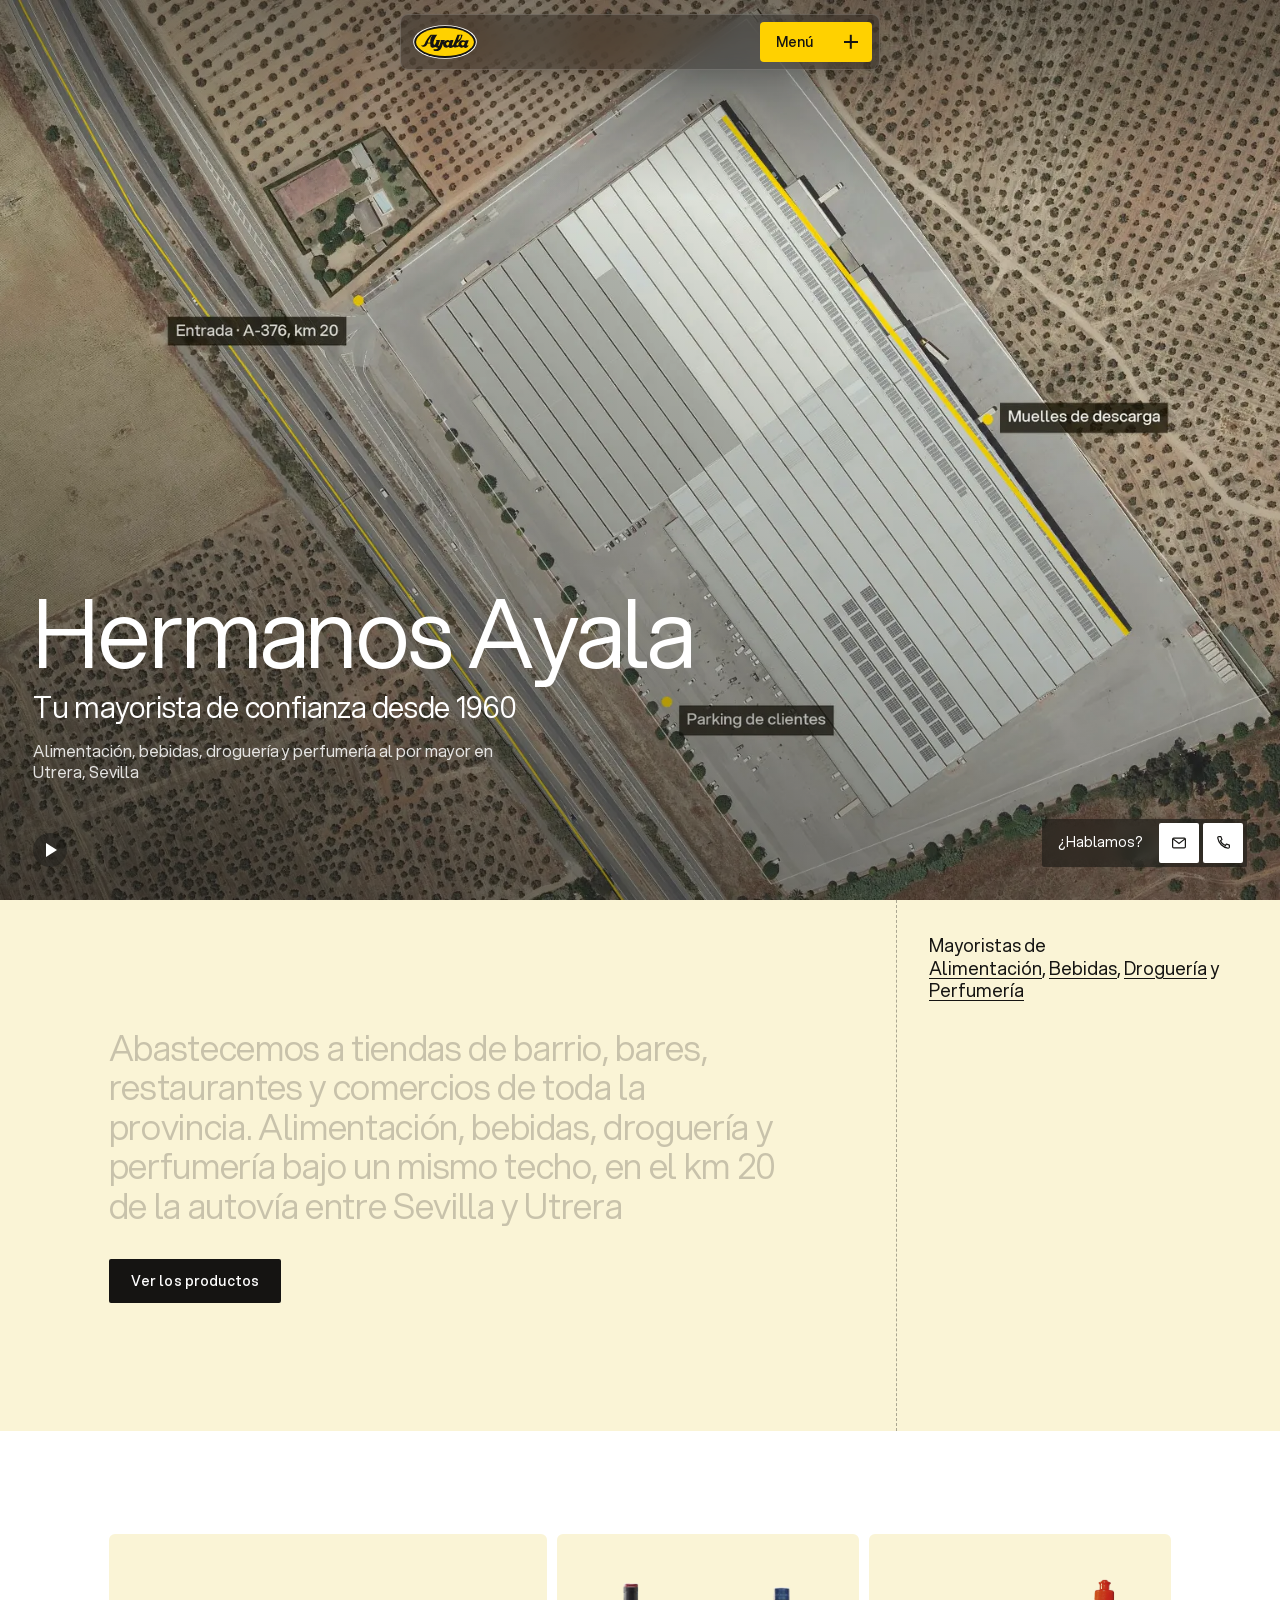
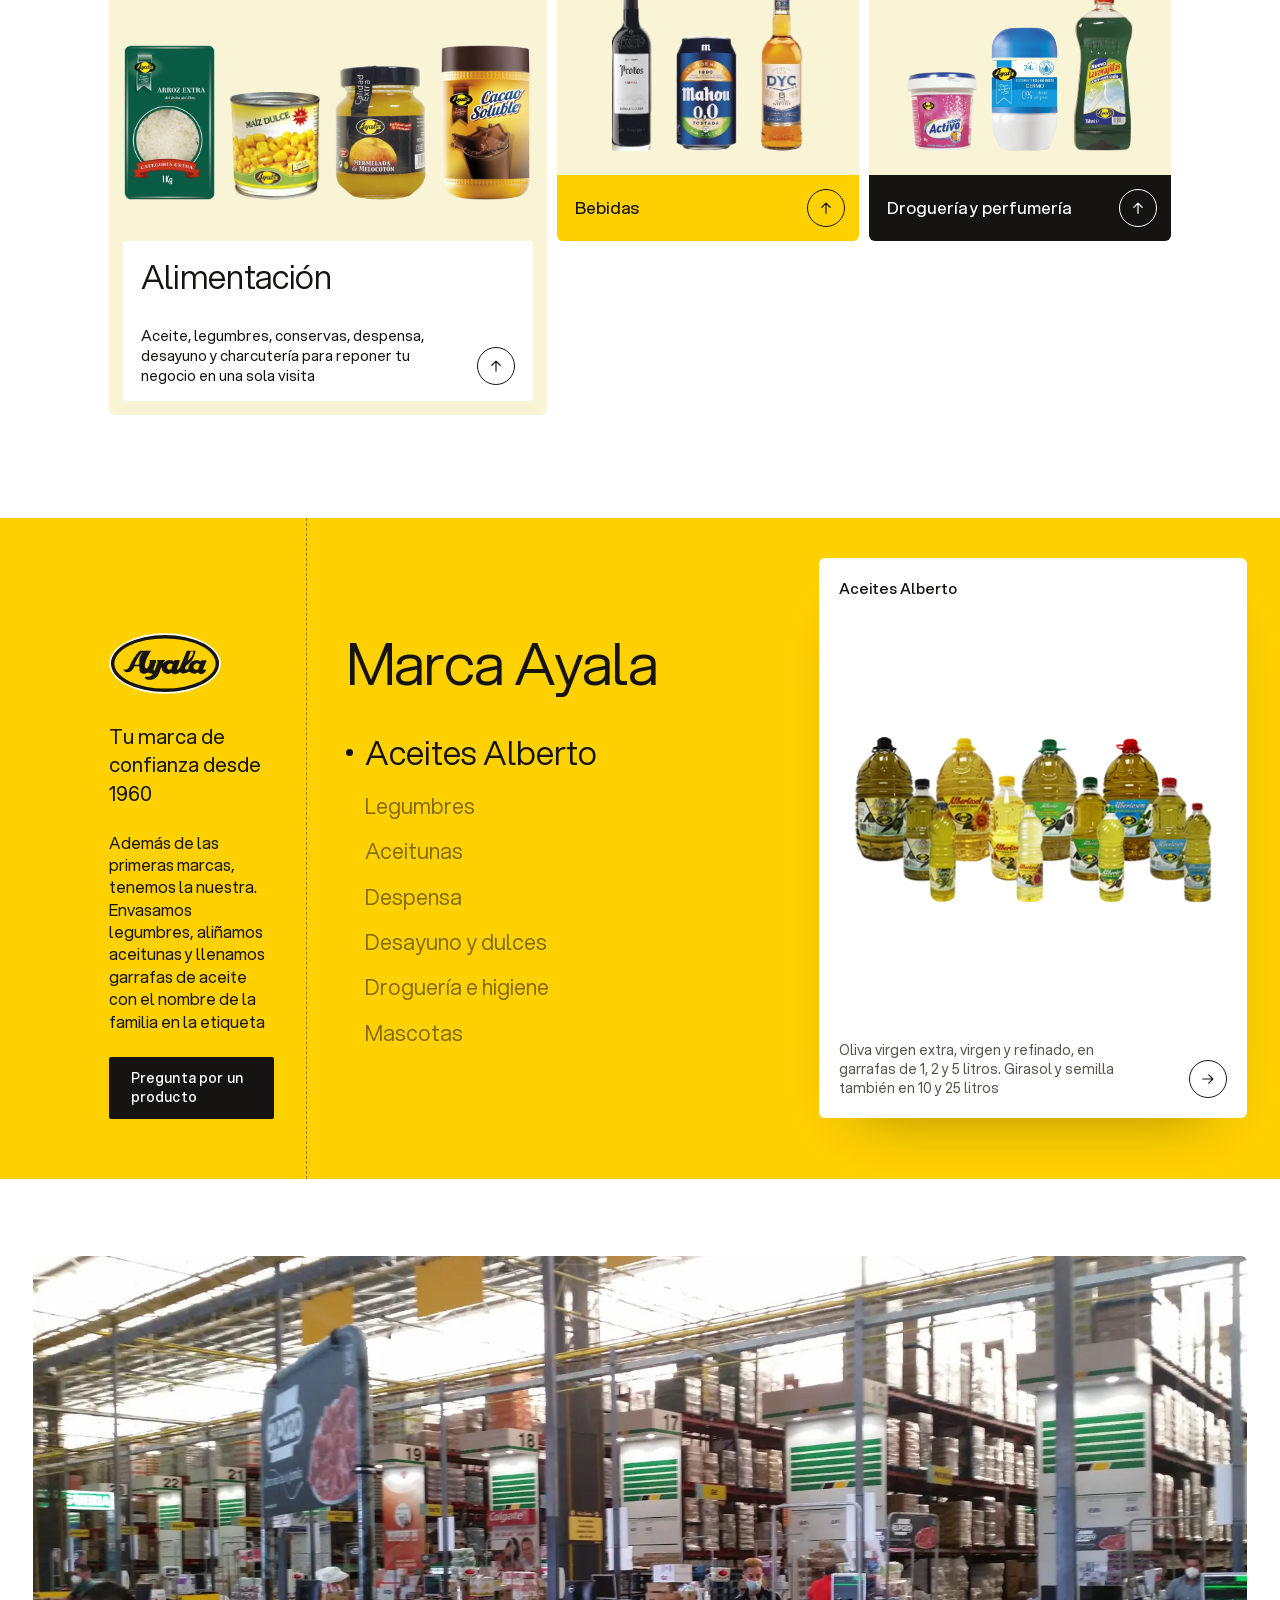
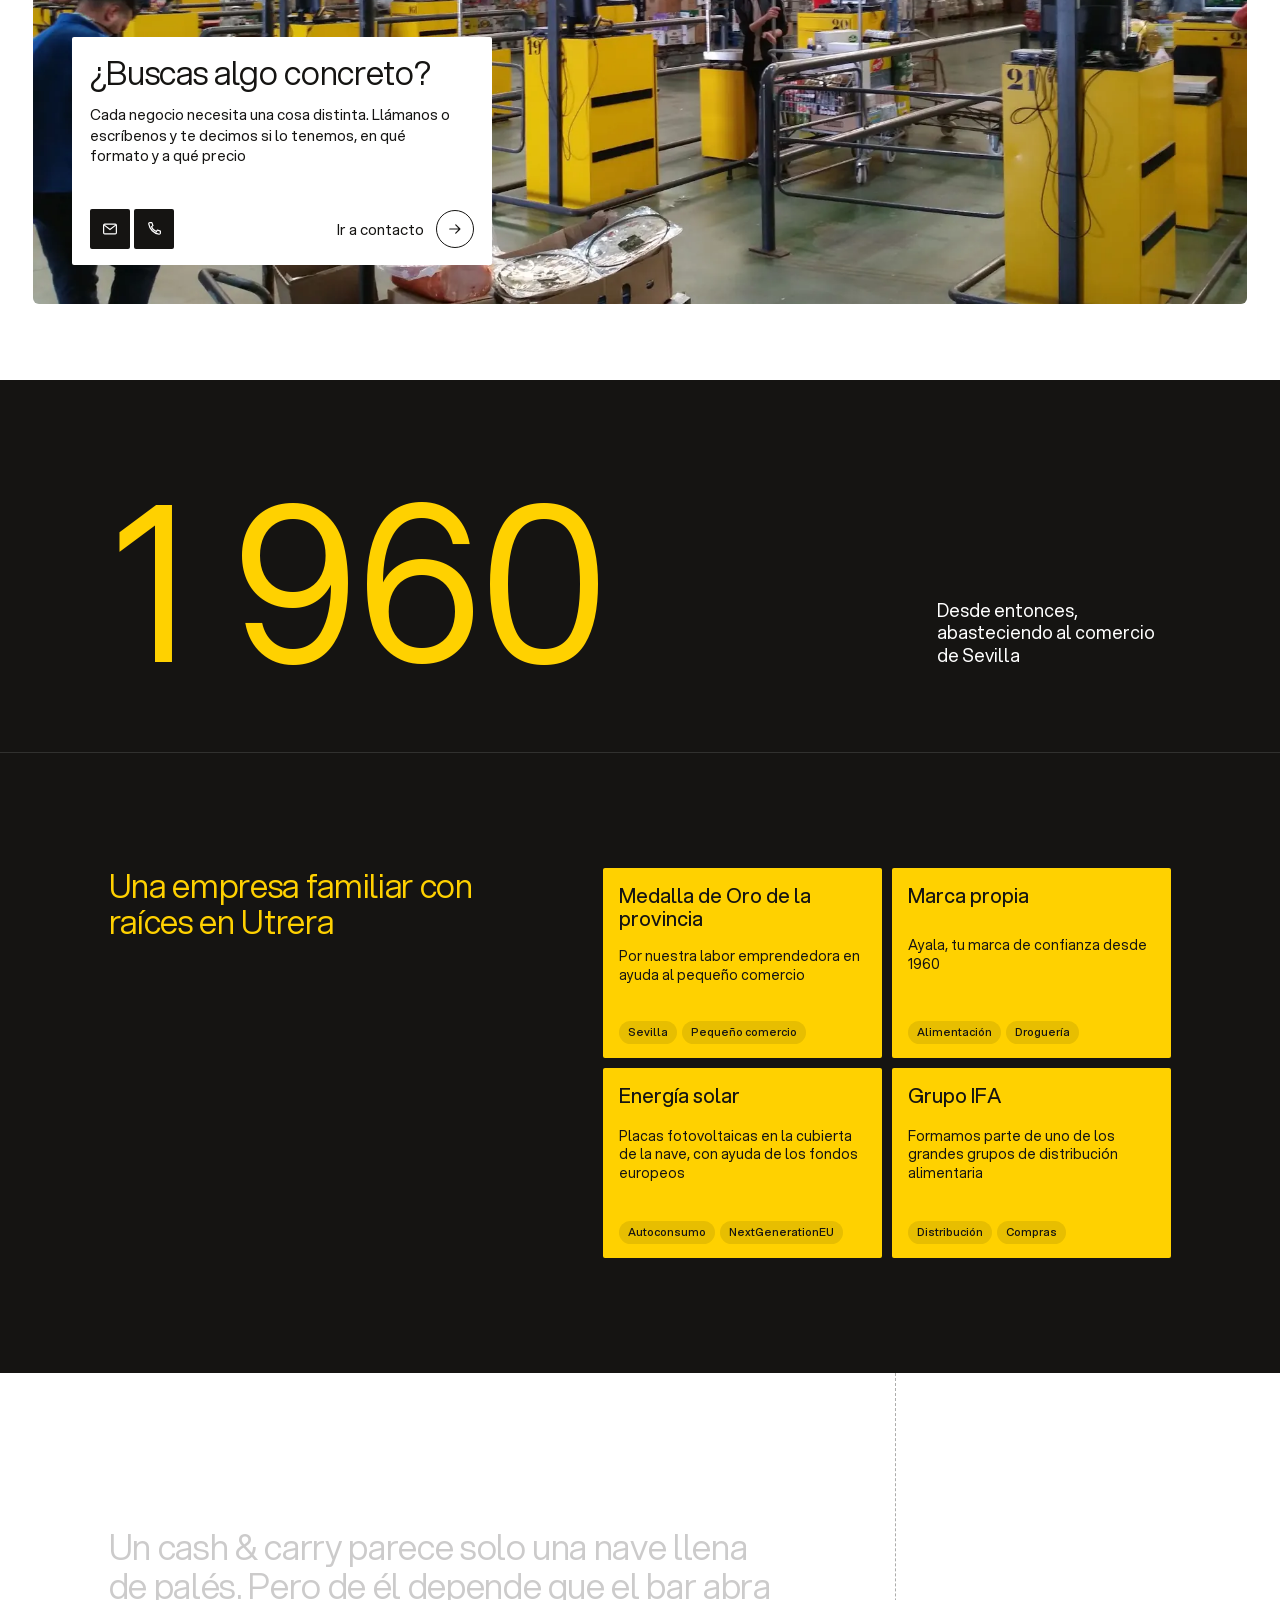
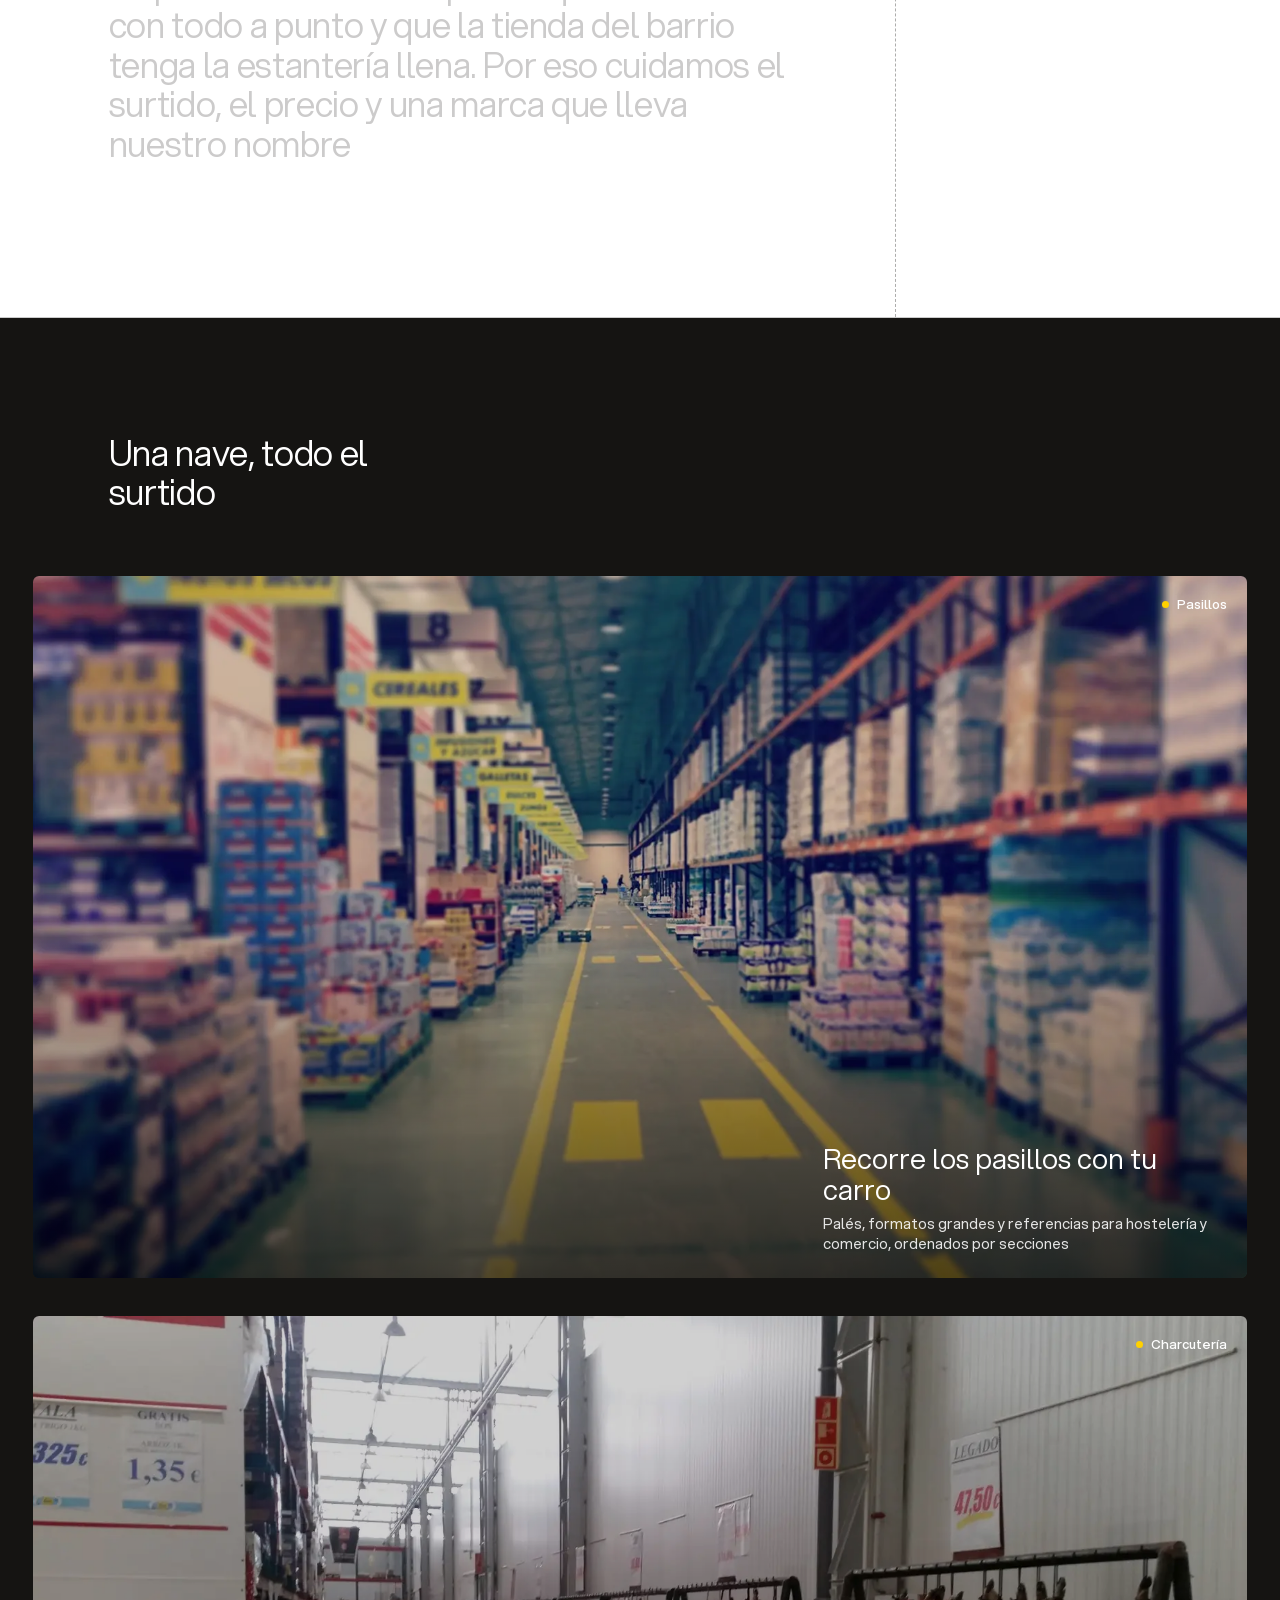
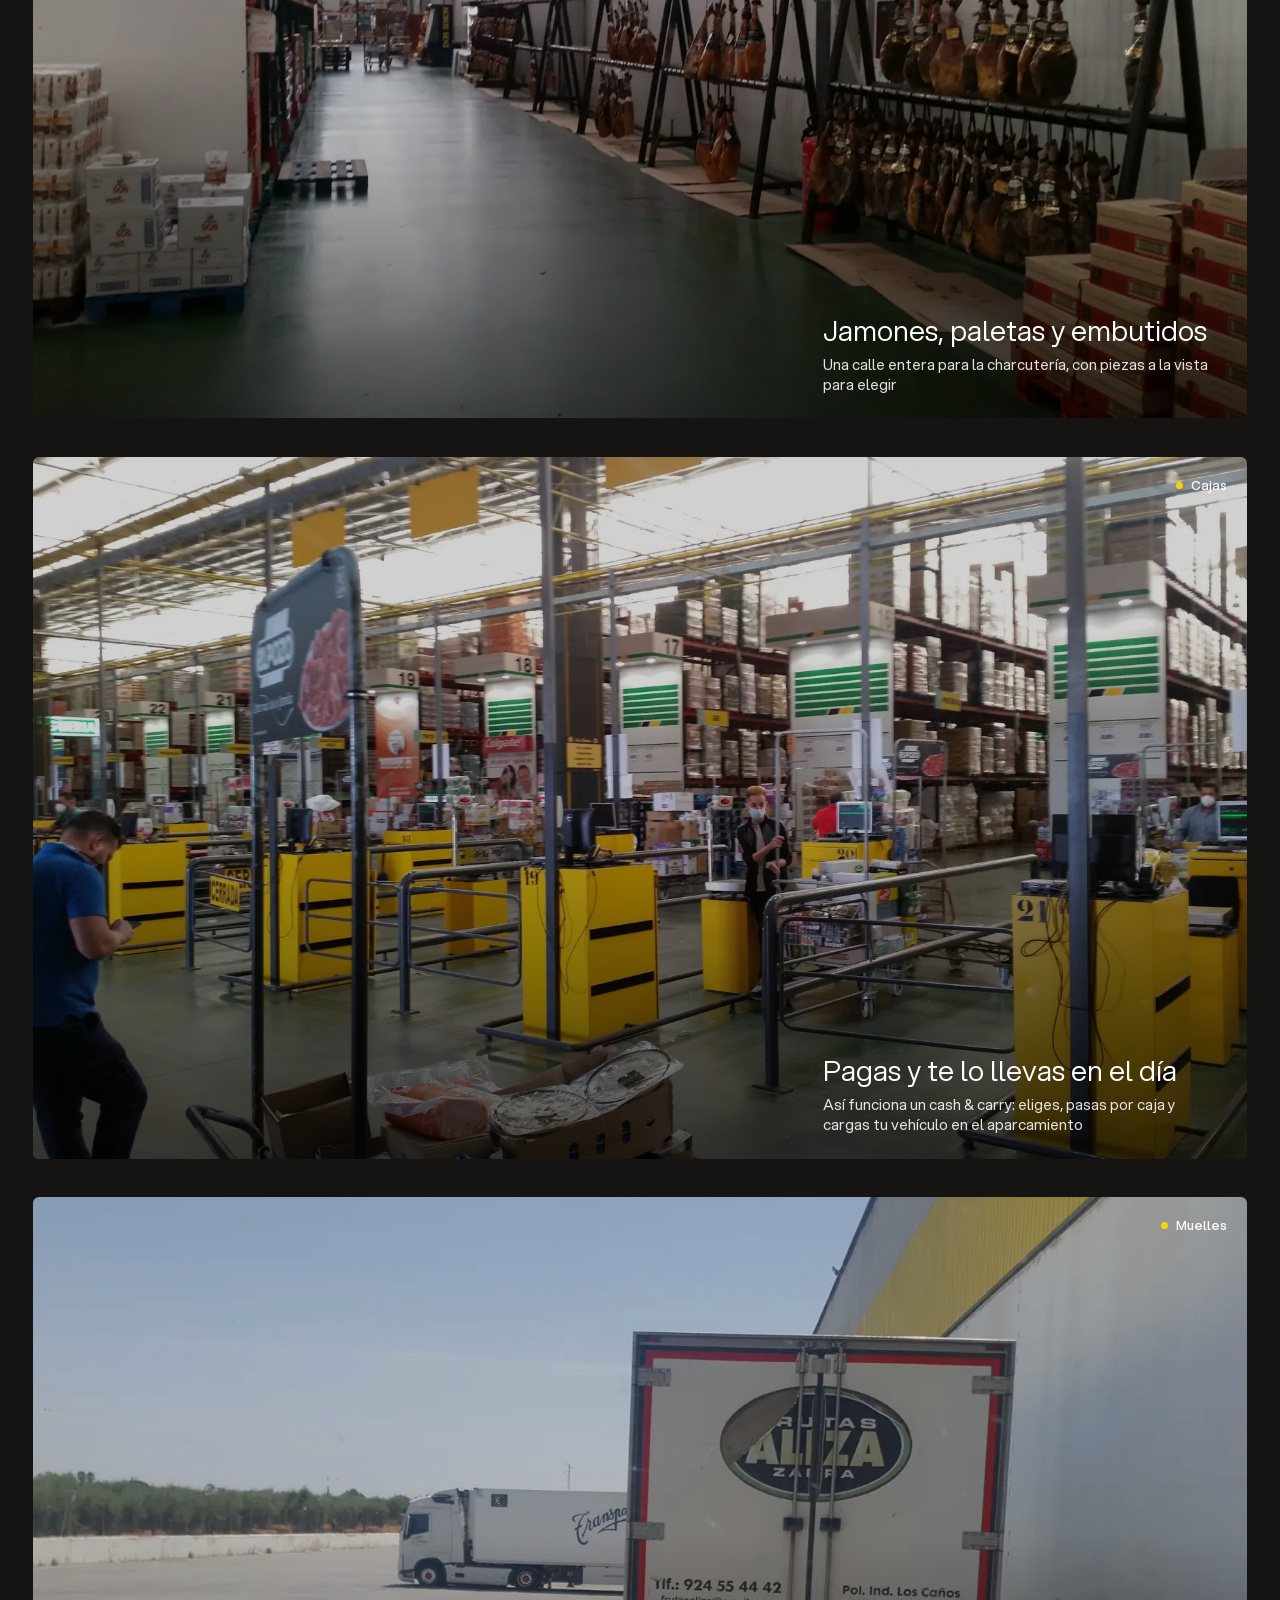
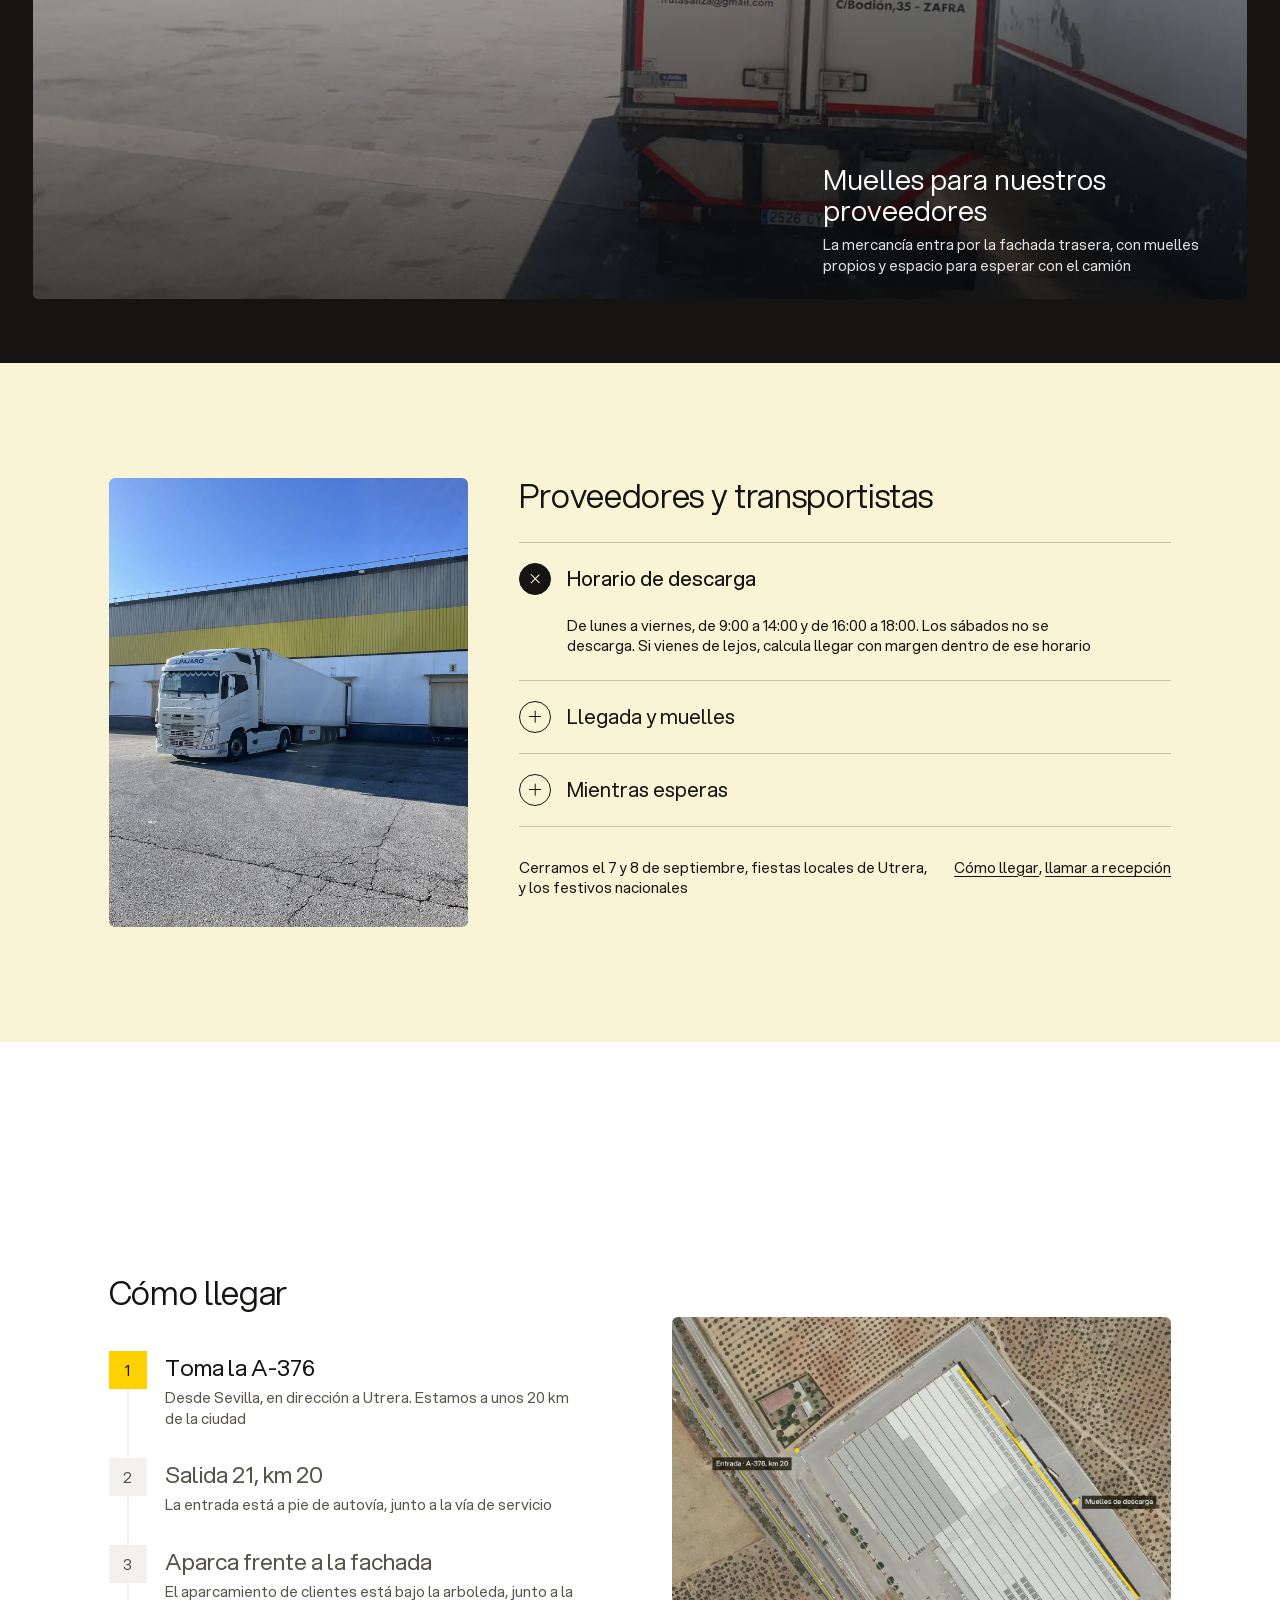
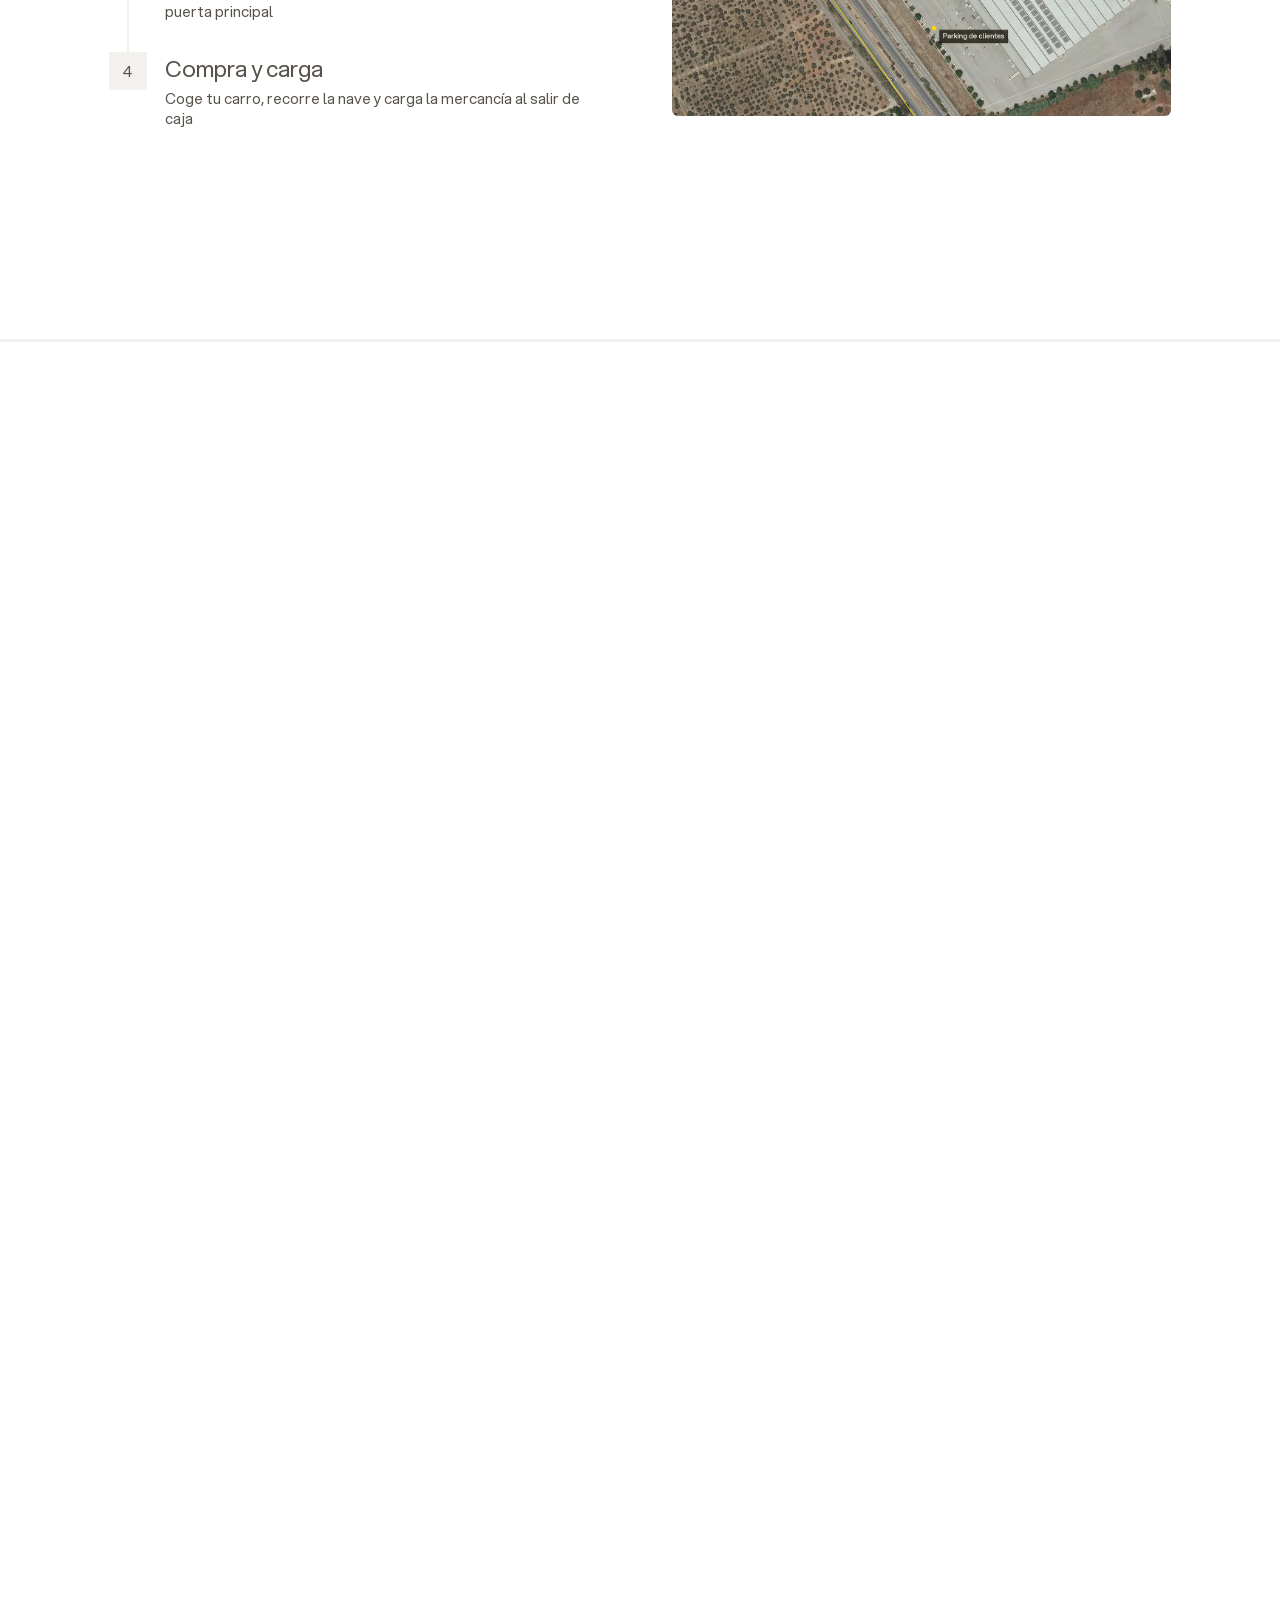
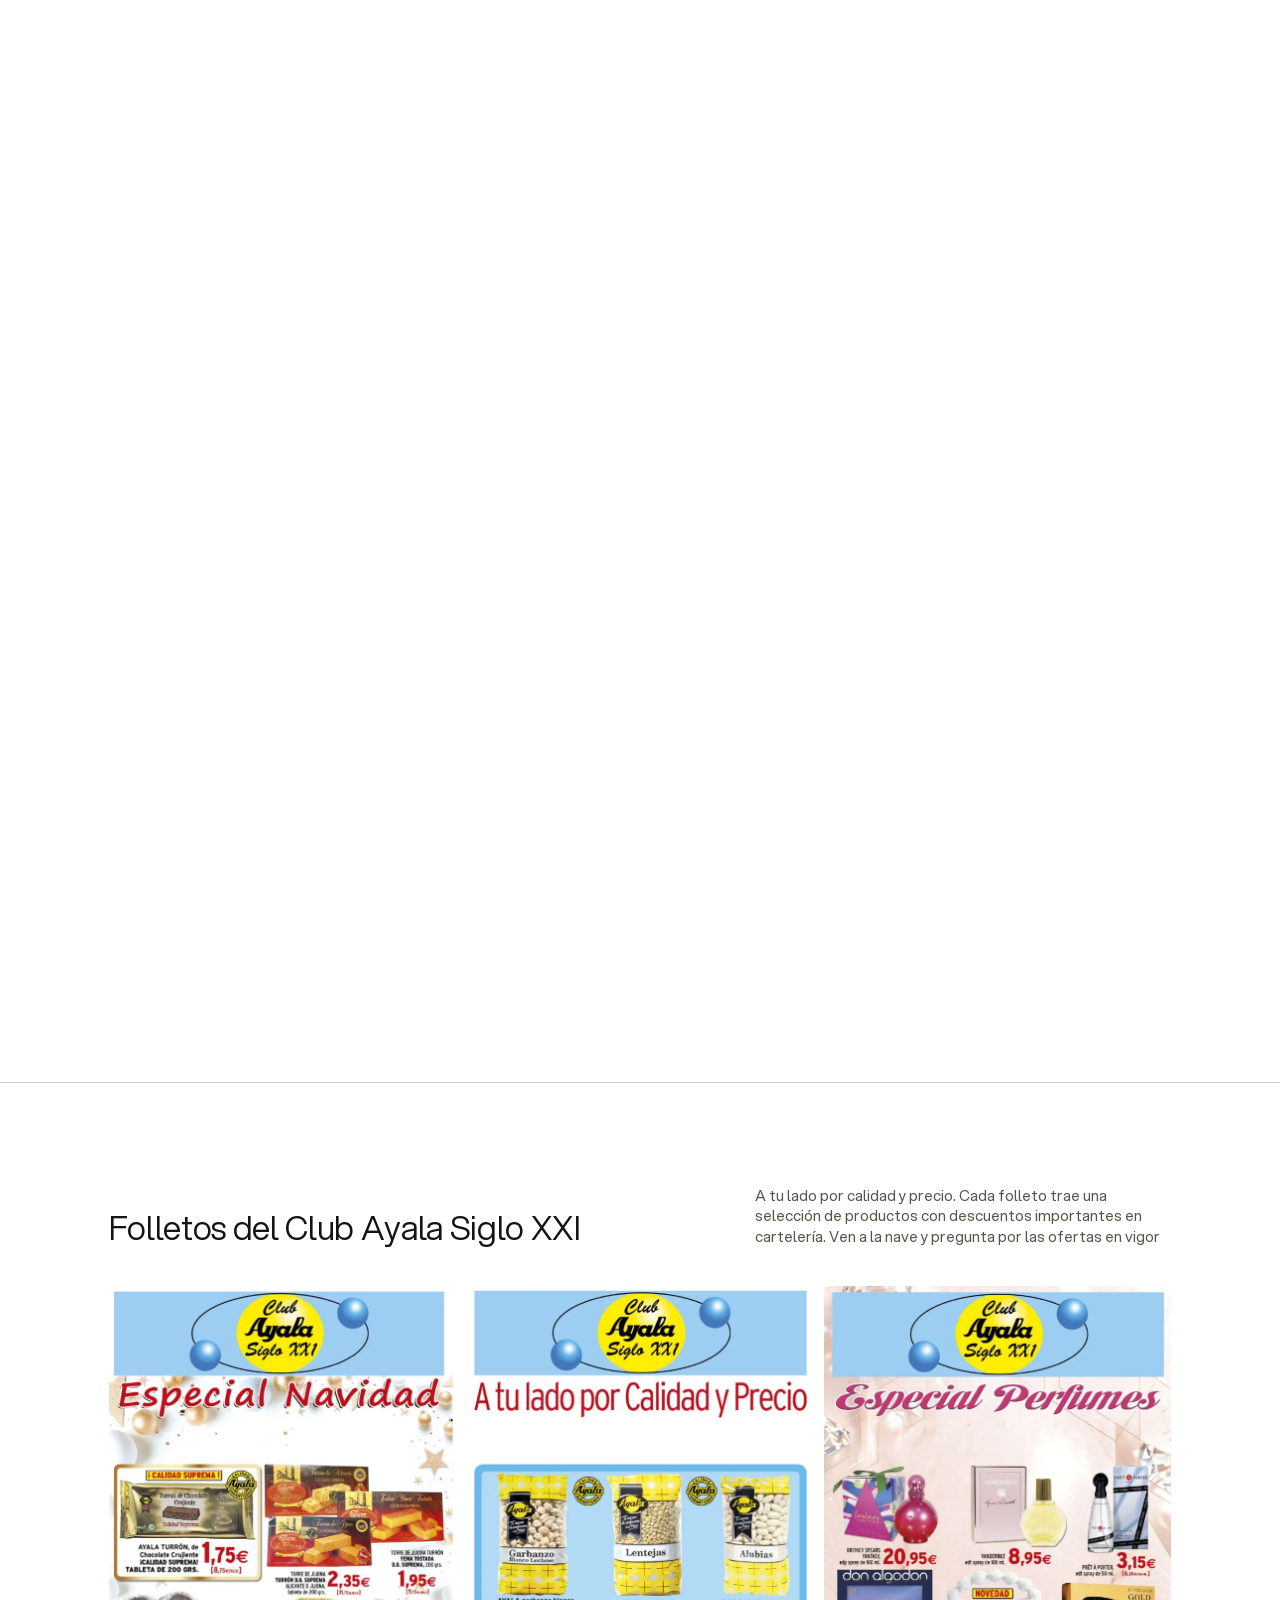
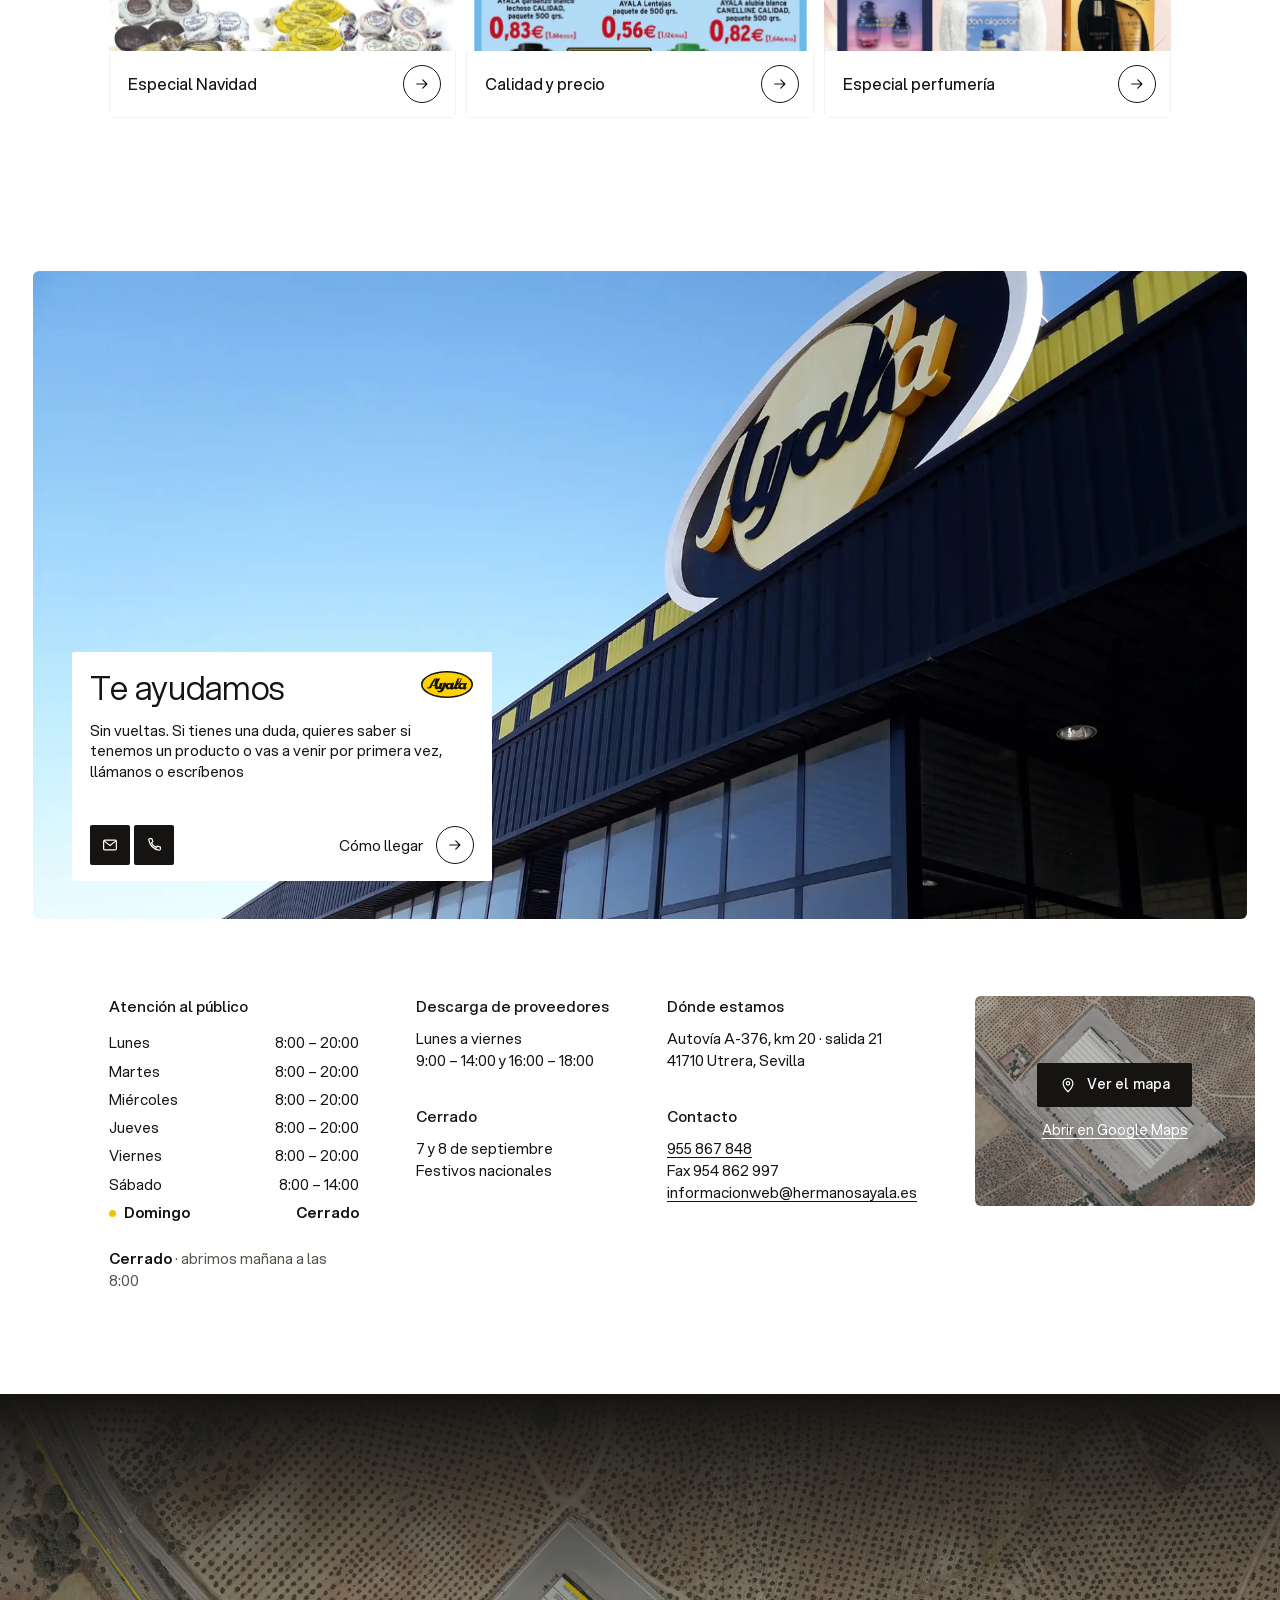
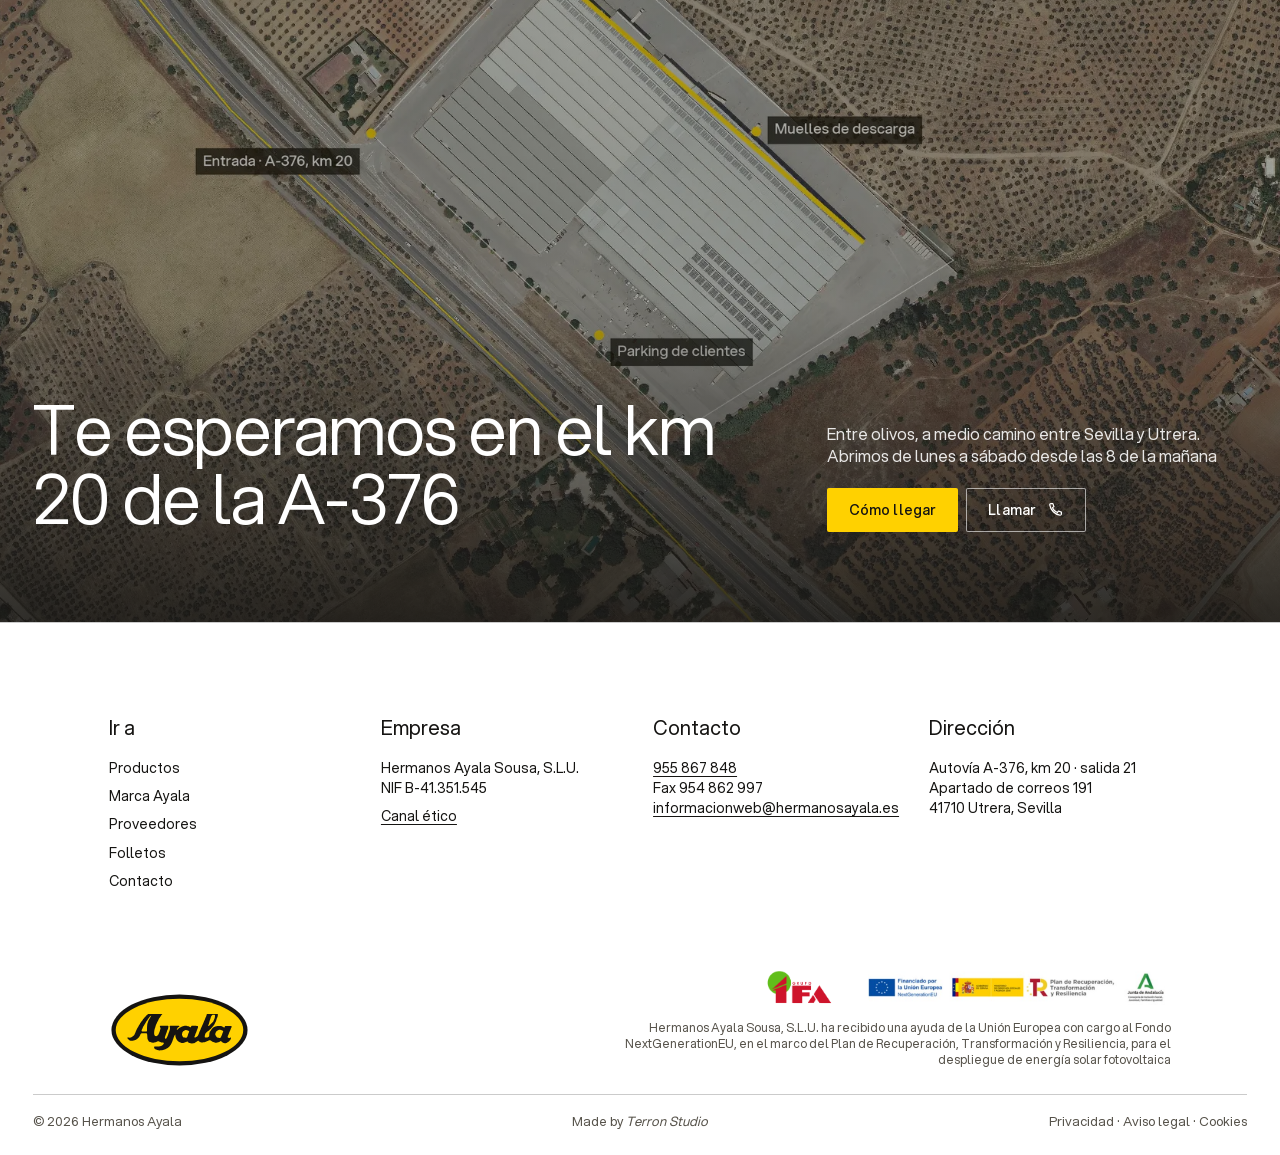
==== commit 16b4ad46: "Bebidas: lata de Mahou en lugar del Havana Club Co-Authored-By: Claude Opus 5.5 <noreply@anthropic.c" ====
--- a/index.html
+++ b/index.html
@@ -18,7 +18,7 @@
   <link rel="apple-touch-icon" href="assets/apple-touch-icon.png">
   <link rel="manifest" href="site.webmanifest">
   <link rel="preload" href="assets/fonts/AspektaVF.woff2" as="font" type="font/woff2" crossorigin>
-  <link rel="stylesheet" href="style.css?v=23">
+  <link rel="stylesheet" href="style.css?v=24">
   <script type="application/ld+json">
   {
     "@context": "https://schema.org",
@@ -145,7 +145,7 @@
       <a class="cat cat-prod reveal" href="#marca">
         <div class="cat-prods cat-prods-bebidas" aria-hidden="true">
           <img src="assets/img/productos/bebida-protos.webp" alt="" loading="lazy">
-          <img src="assets/img/productos/bebida-havana.webp" alt="" loading="lazy">
+          <img src="assets/img/productos/bebida-mahou.webp" alt="" loading="lazy">
           <img src="assets/img/productos/bebida-dyc.webp" alt="" loading="lazy">
         </div>
         <div class="cat-label cat-label-yel"><h2>Bebidas</h2><span class="circle-btn" aria-hidden="true"><svg><use href="#i-arriba"/></svg></span></div>
--- a/style.css
+++ b/style.css
@@ -222,7 +222,7 @@
 .cat-prods-main img:nth-child(4) { height: 88%; }
 .cat-prods-bebidas { gap: 9%; }
 .cat-prods-bebidas img:nth-child(1) { height: 90%; }
-.cat-prods-bebidas img:nth-child(2) { height: 82%; }
+.cat-prods-bebidas img:nth-child(2) { height: 62%; }
 .cat-prods-bebidas img:nth-child(3) { height: 88%; }
 
 /* Marca propia (lista + tarjeta sticky) */
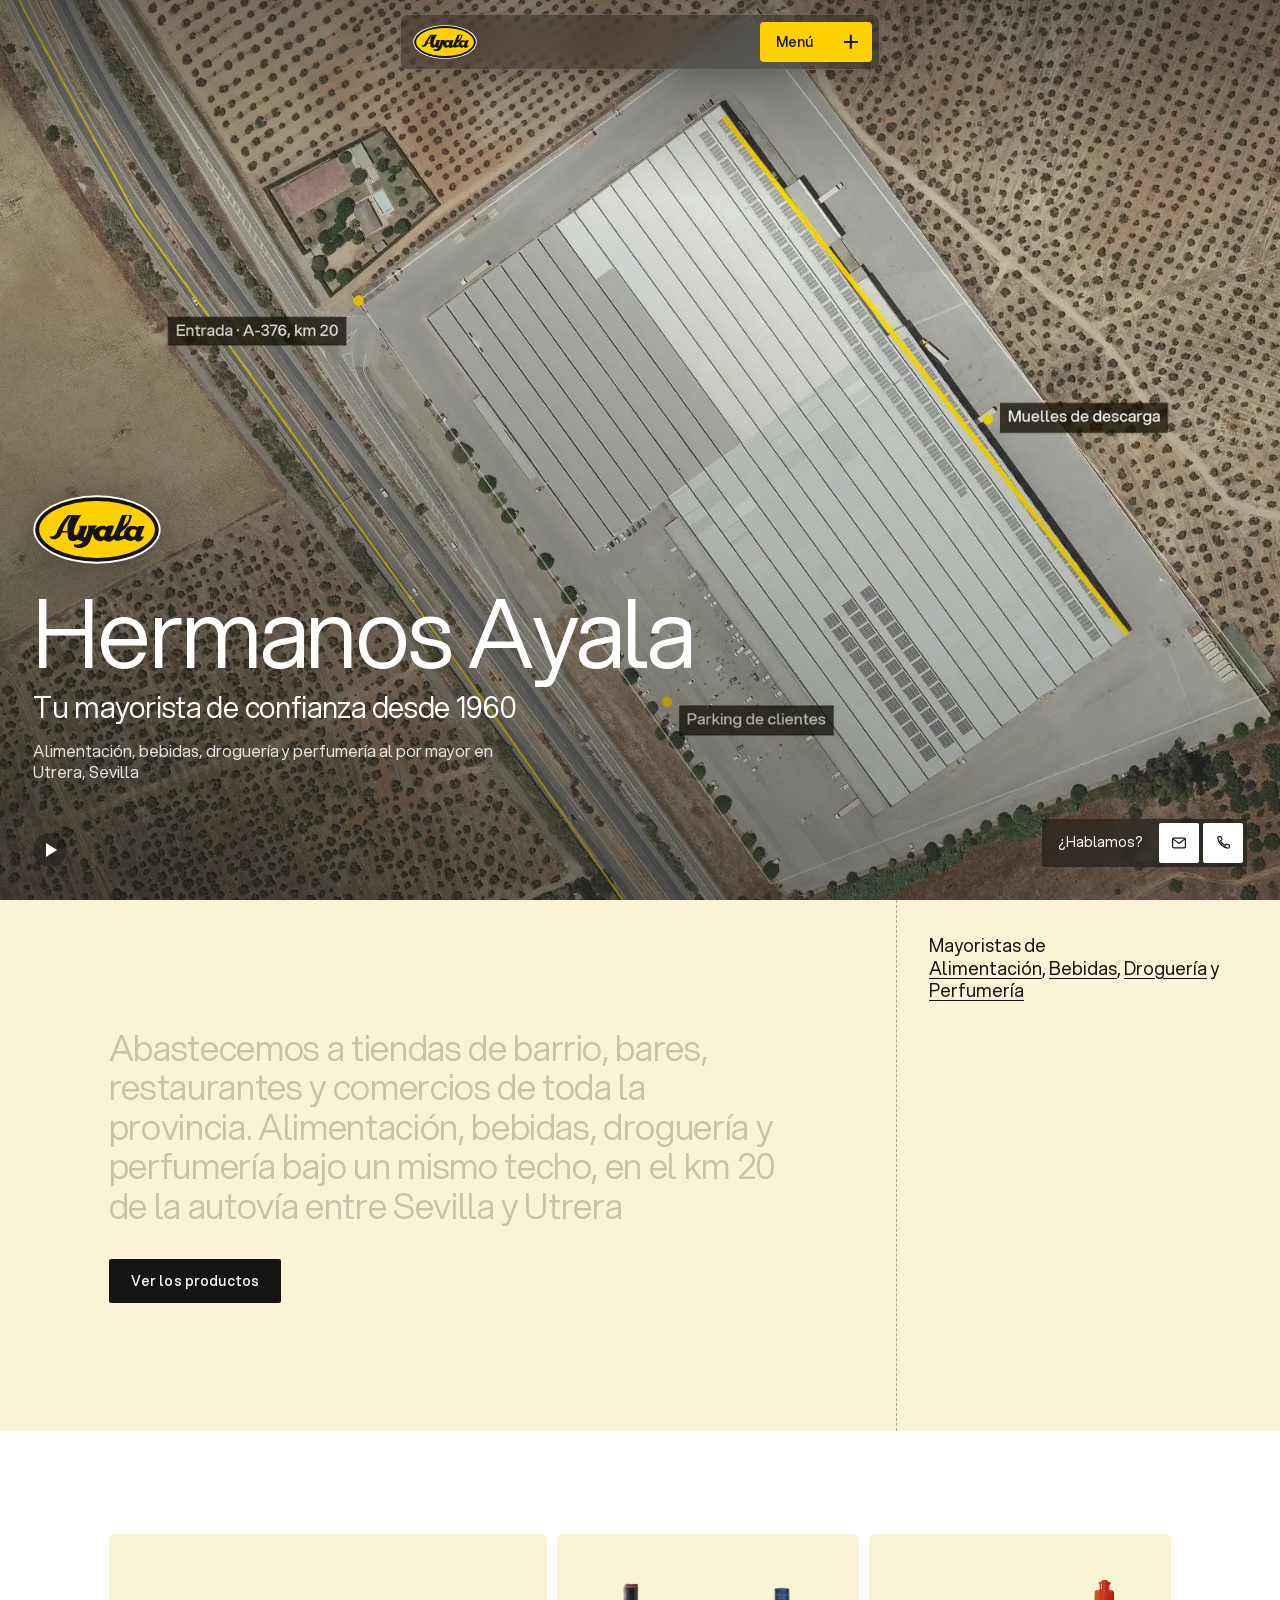
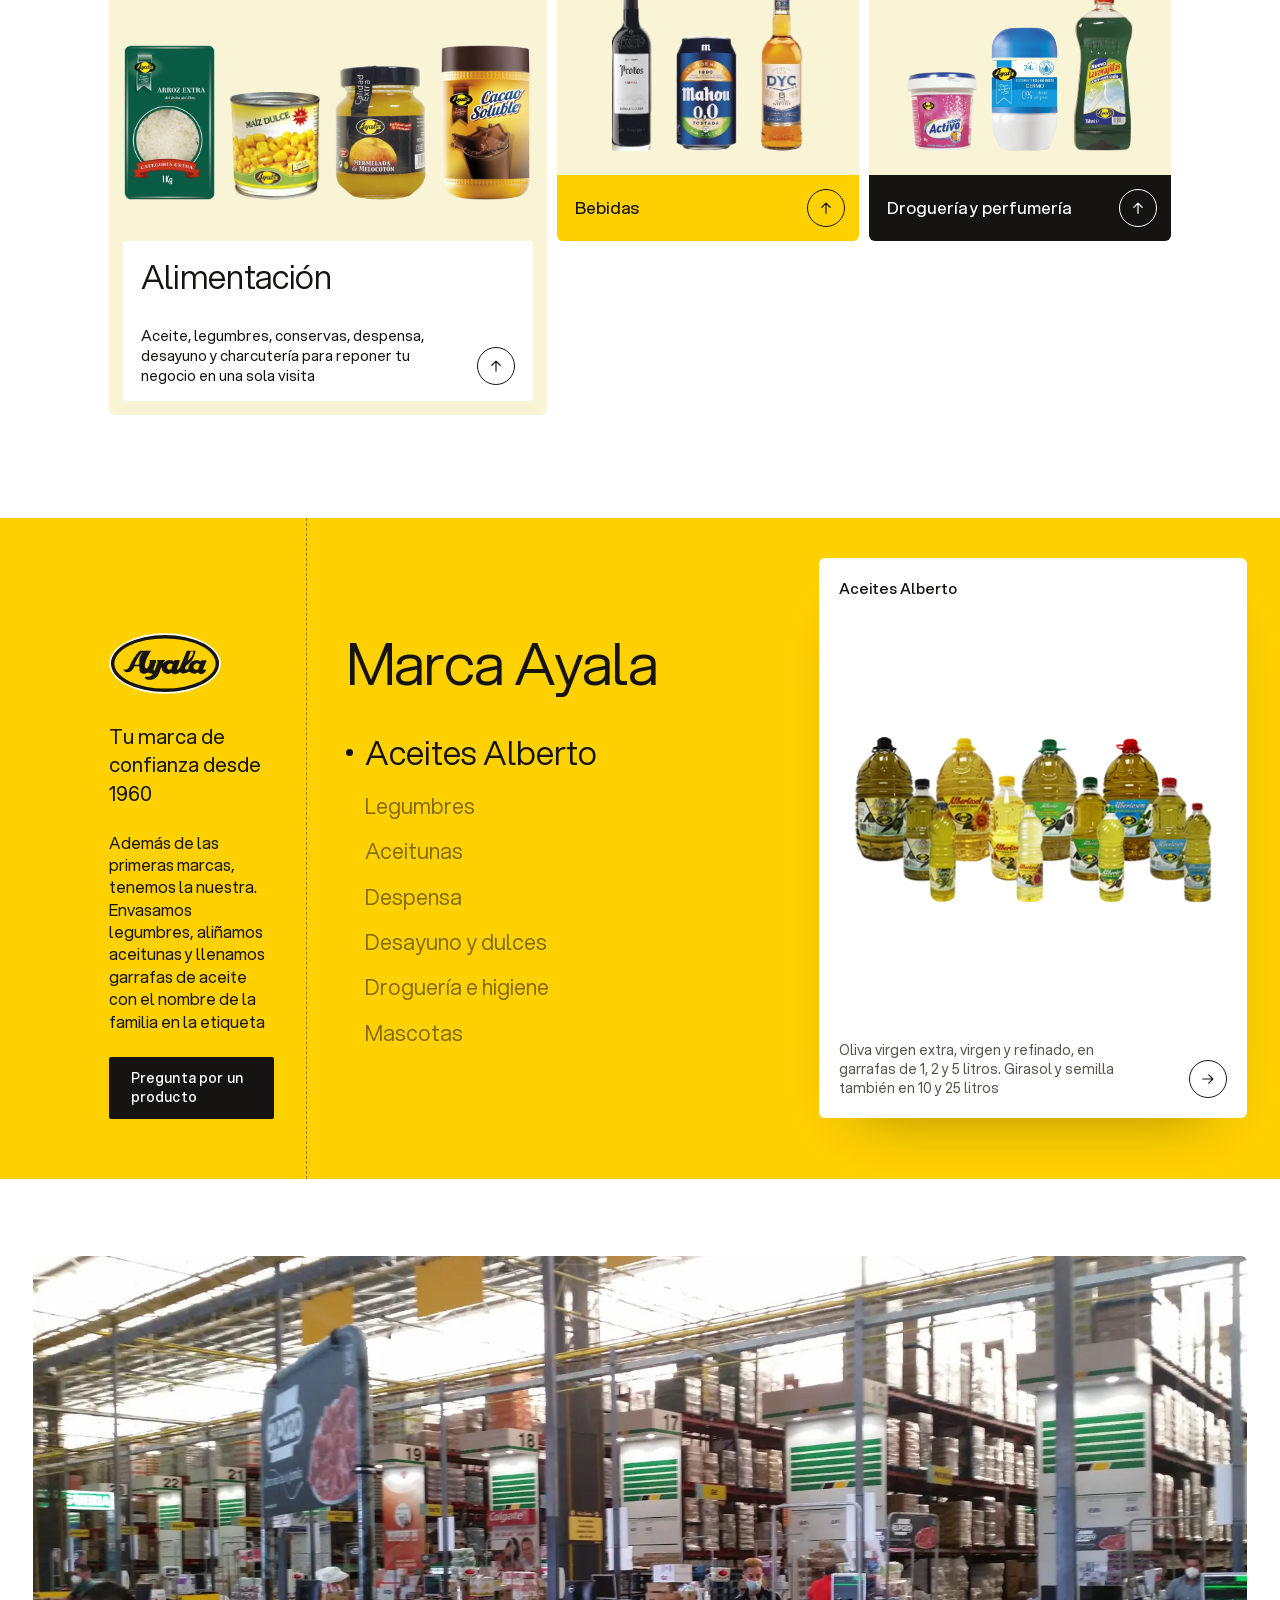
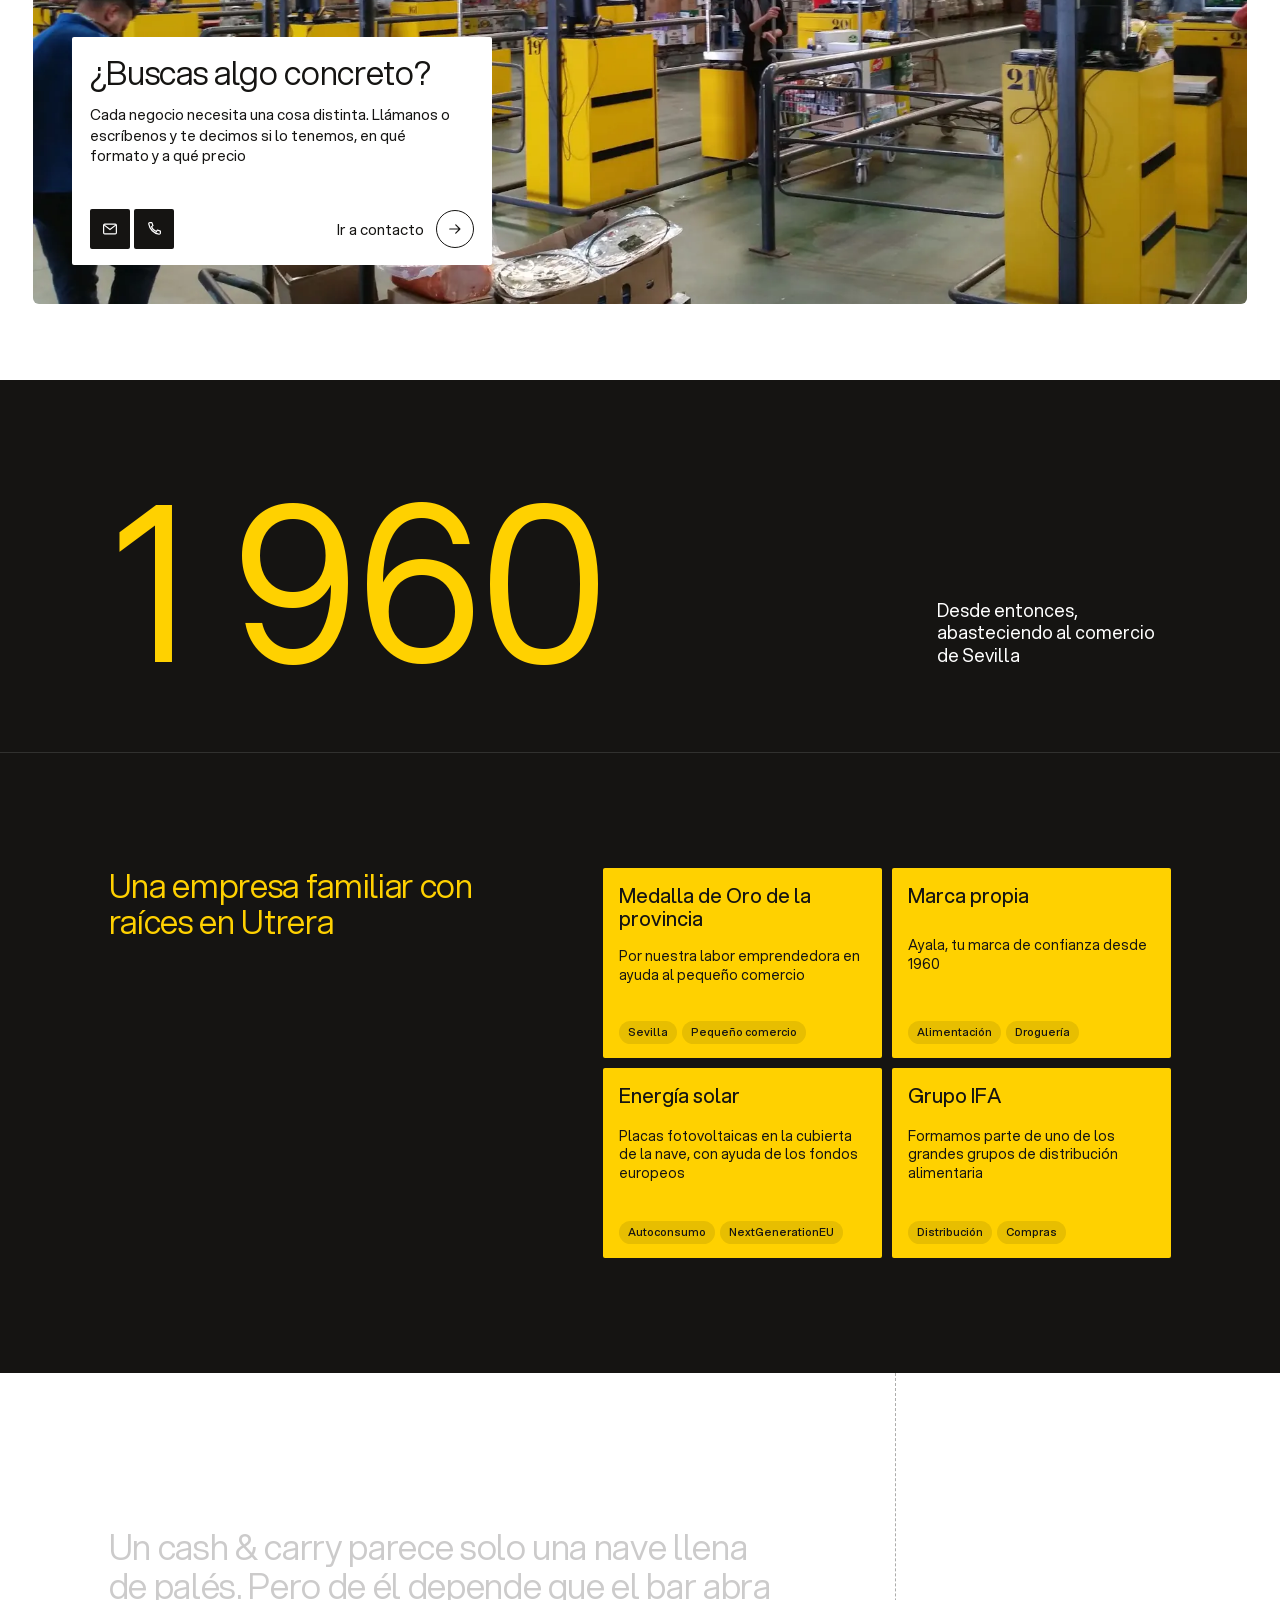
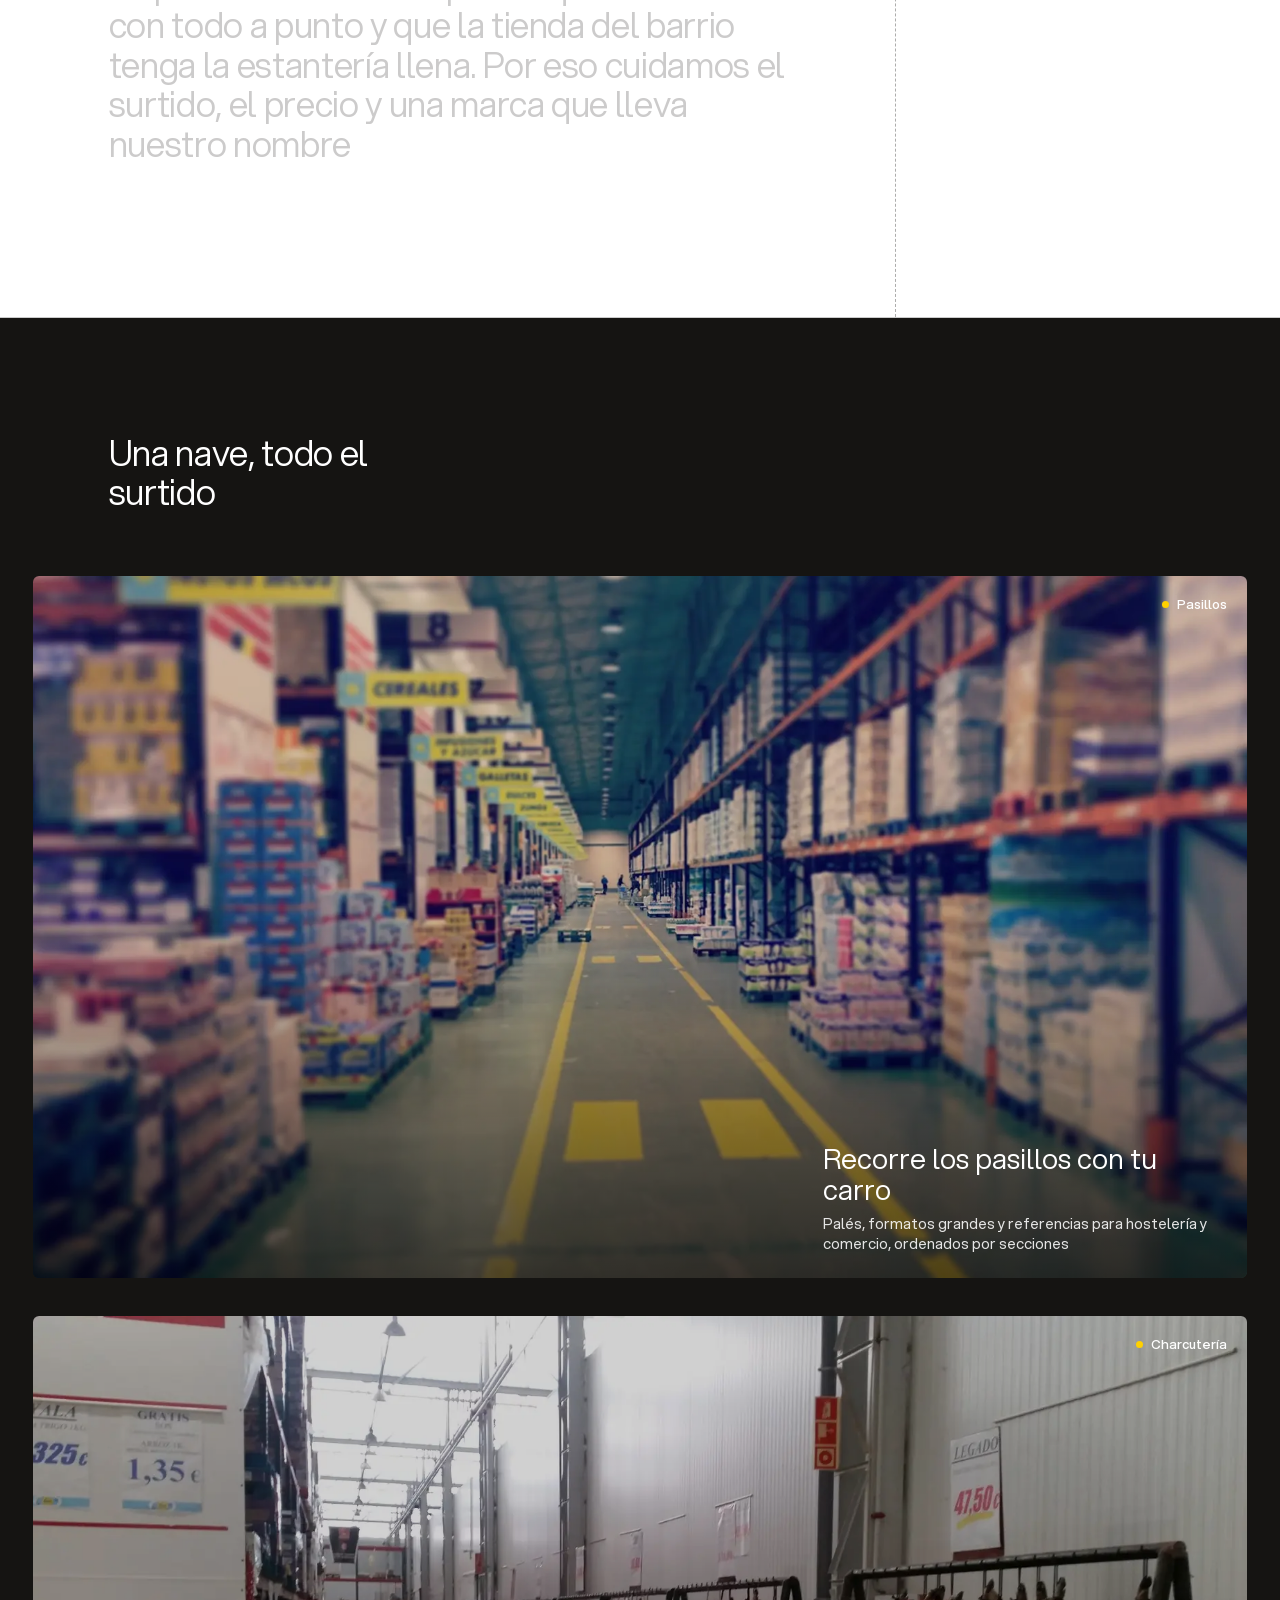
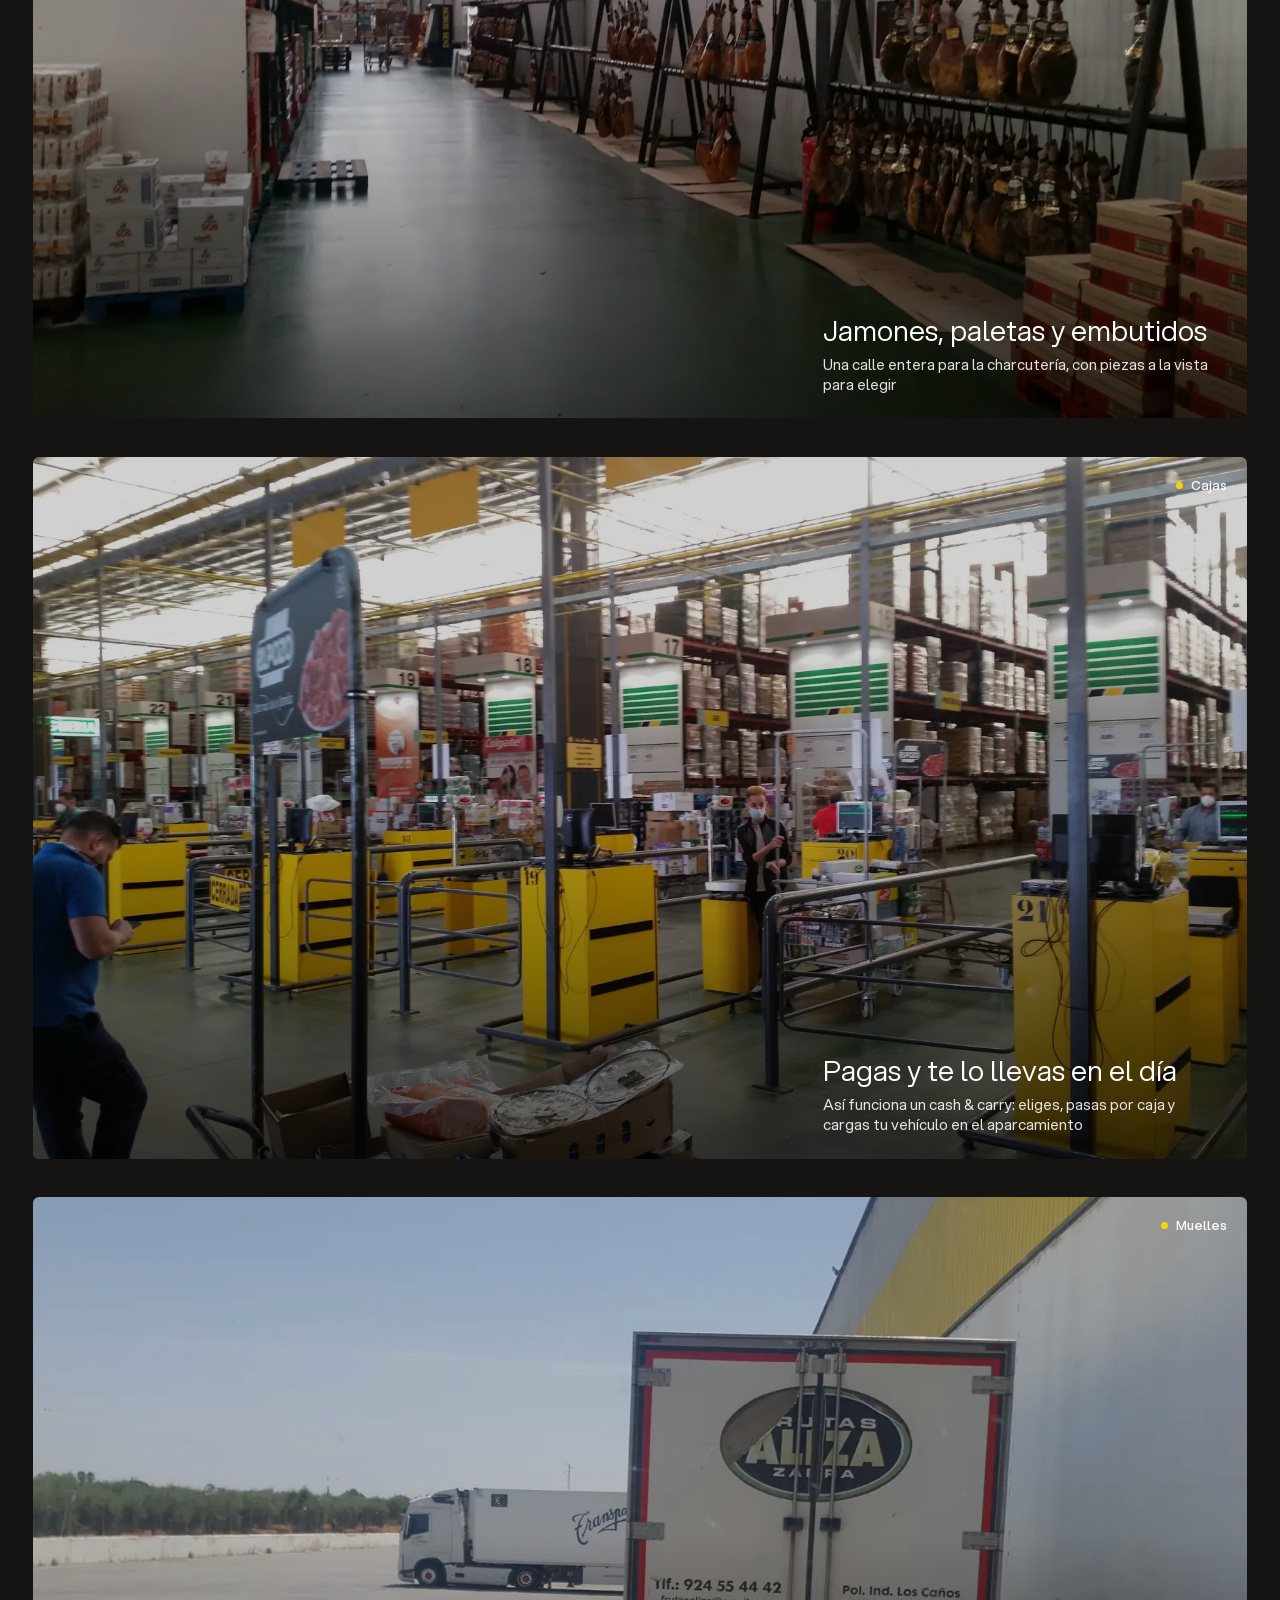
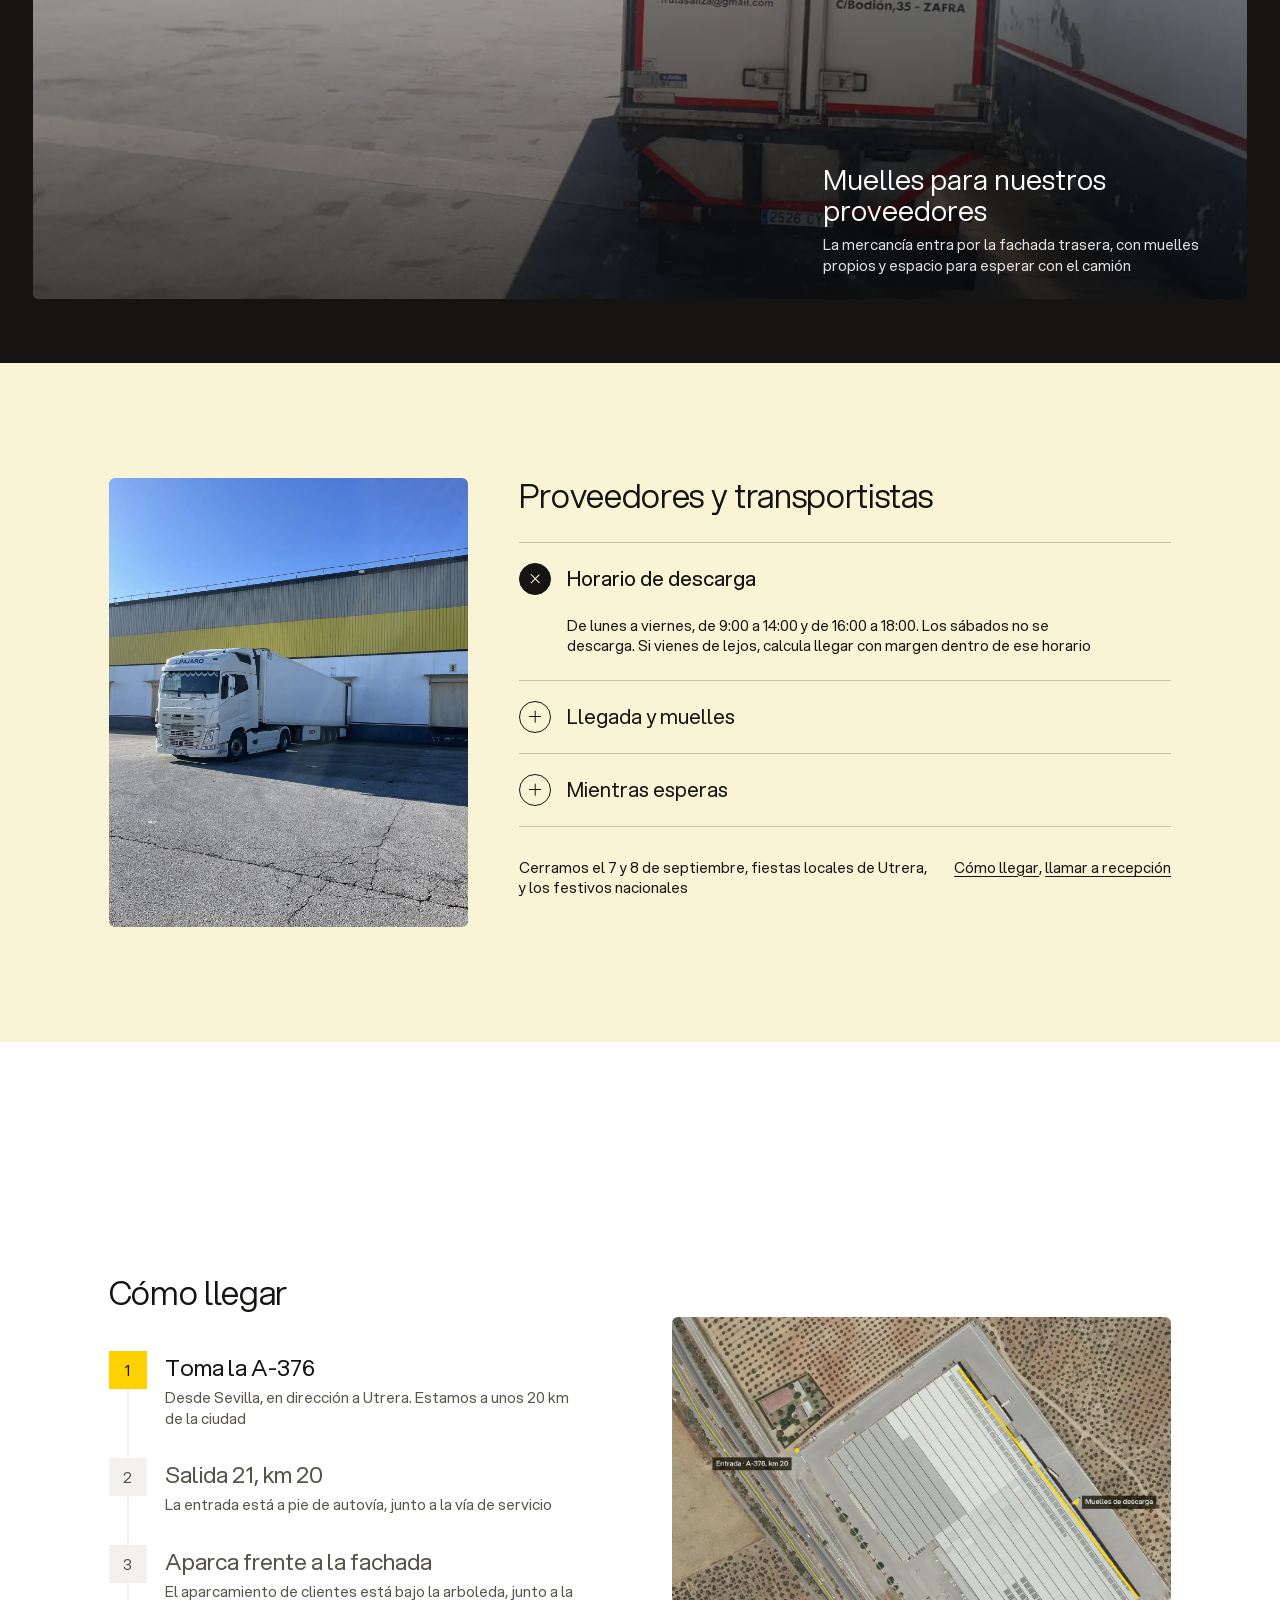
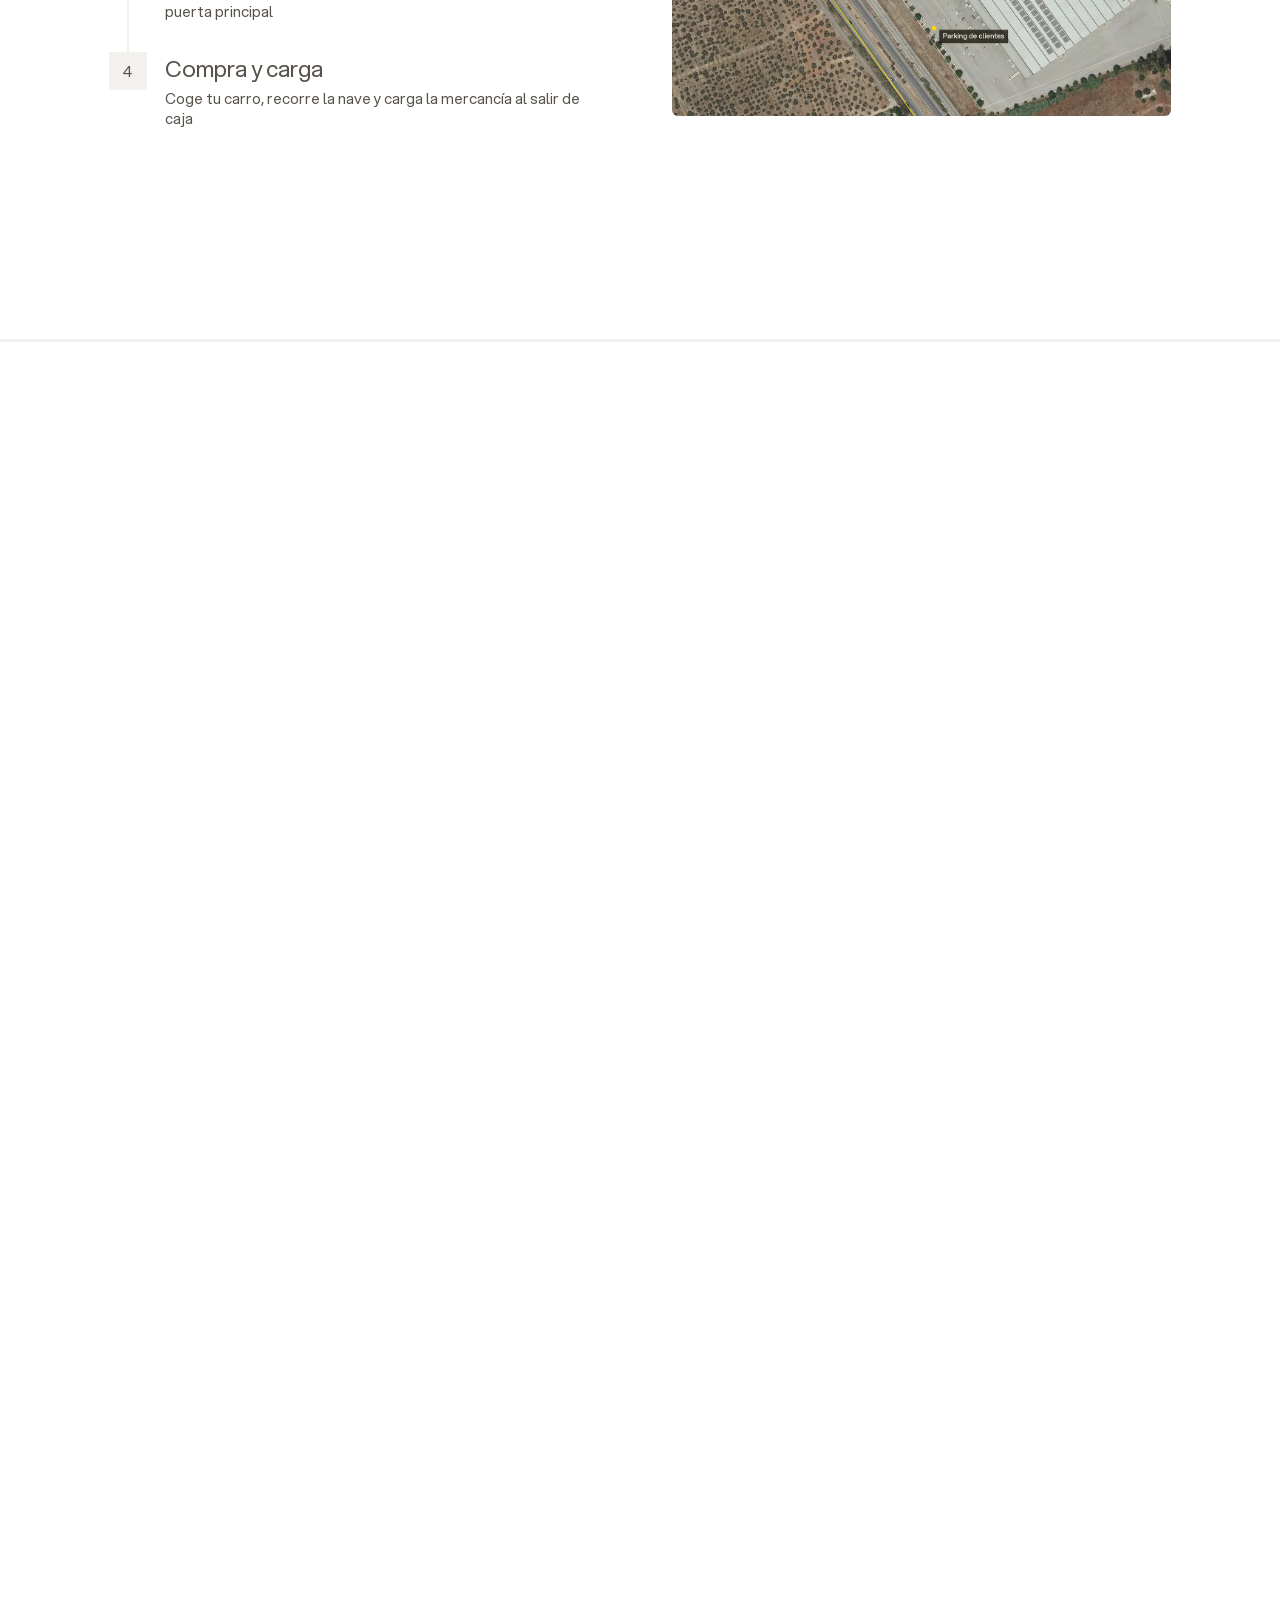
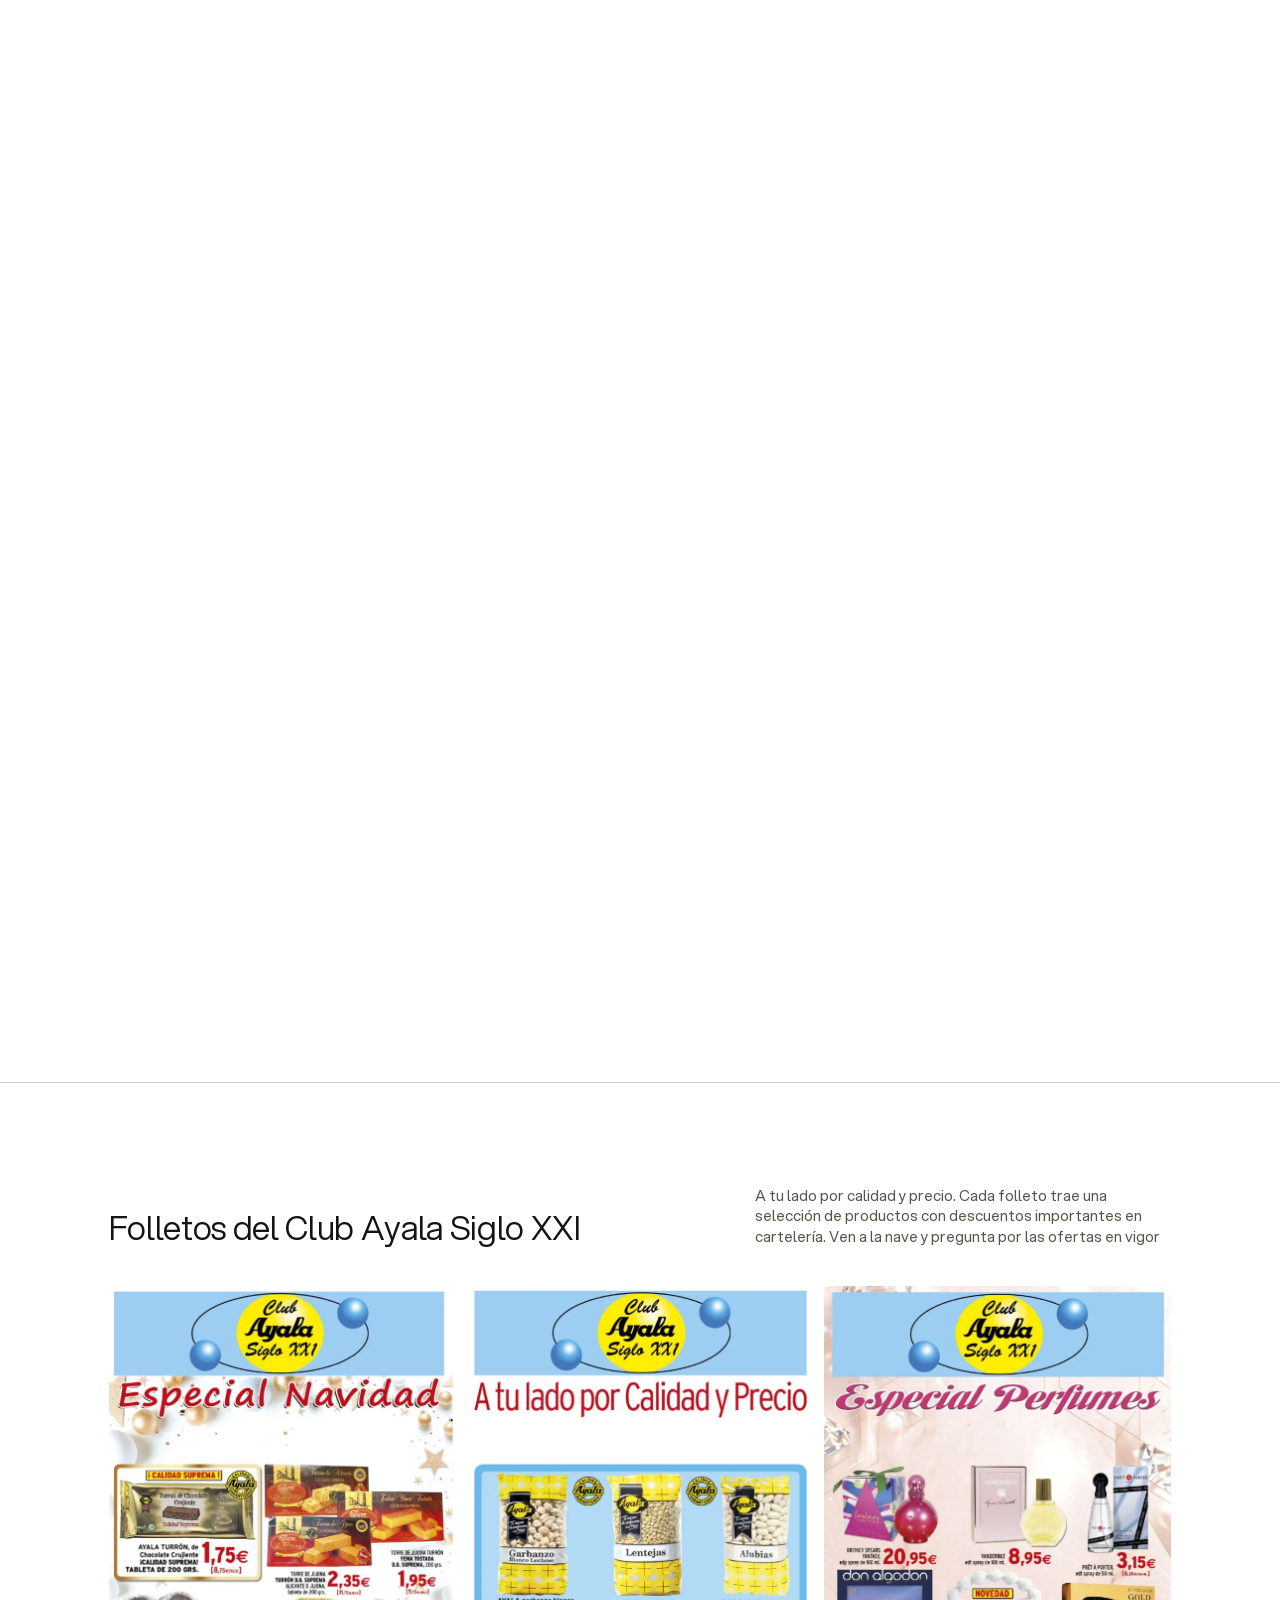
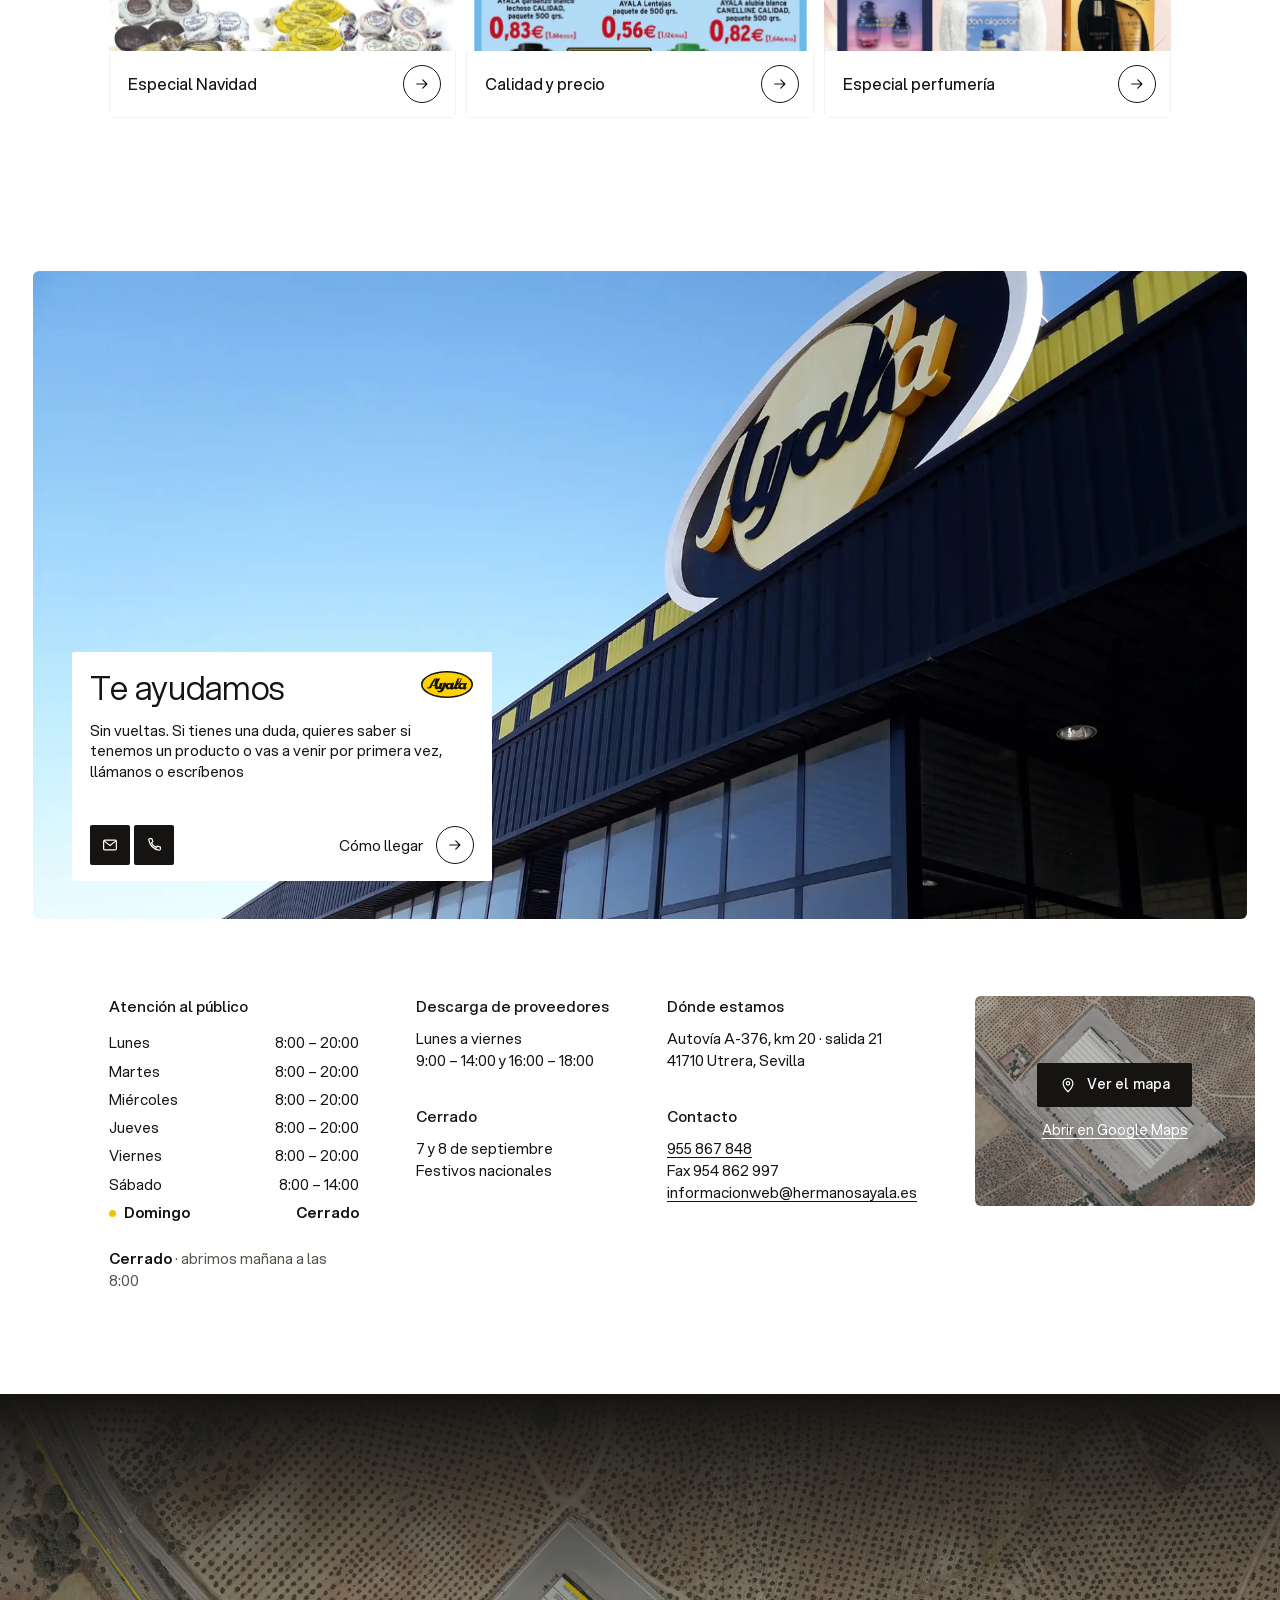
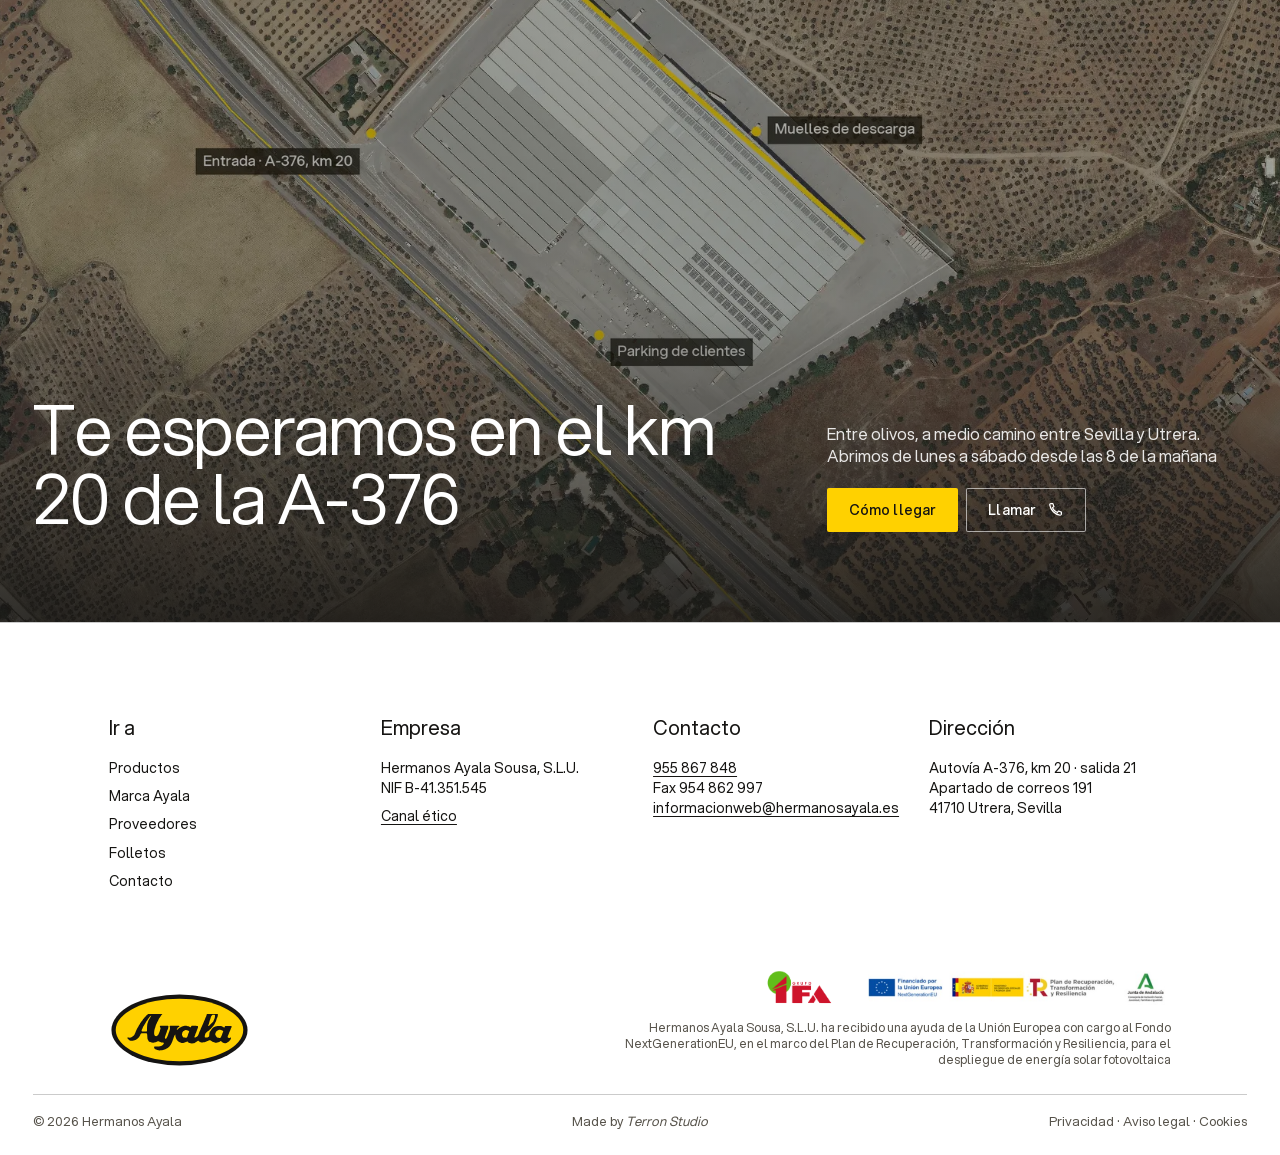
==== commit ceb580c0: "Portada: sello amarillo de Ayala sobre el nombre Co-Authored-By: Claude Opus 5.5 <noreply@anthropic." ====
--- a/index.html
+++ b/index.html
@@ -18,7 +18,7 @@
   <link rel="apple-touch-icon" href="assets/apple-touch-icon.png">
   <link rel="manifest" href="site.webmanifest">
   <link rel="preload" href="assets/fonts/AspektaVF.woff2" as="font" type="font/woff2" crossorigin>
-  <link rel="stylesheet" href="style.css?v=24">
+  <link rel="stylesheet" href="style.css?v=25">
   <script type="application/ld+json">
   {
     "@context": "https://schema.org",
@@ -102,6 +102,7 @@
         data-poster-mob="assets/img/ayala-cenital-poster-movil.webp"></video>
       <div class="hero-shade" aria-hidden="true"></div>
       <div class="hero-content">
+        <img class="hero-sello" src="assets/logo-ayala-sello.svg" alt="" width="98" height="64">
         <h1 class="hero-title">Hermanos Ayala</h1>
         <p class="hero-lema">Tu mayorista de confianza desde 1960</p>
         <p class="hero-sub">Alimentación, bebidas, droguería y perfumería al por mayor en Utrera, Sevilla</p>
--- a/style.css
+++ b/style.css
@@ -169,9 +169,11 @@
 .hero-title { font-size: clamp(52px, 7.4vw, 116px); font-weight: 350; line-height: .95; letter-spacing: -.025em; white-space: nowrap; }
 .hero-lema { margin-top: 14px; font-size: clamp(22px, 2.3vw, 34px); font-weight: 350; line-height: 1.1; letter-spacing: -.01em; text-wrap: balance; }
 .hero-sub { margin-top: 16px; font-size: clamp(16px, 1.25vw, 19px); max-width: 32em; color: rgba(255, 255, 255, .85); }
-.hero-title, .hero-lema, .hero-sub { opacity: 0; transform: translateY(24px); animation: sube 1.1s var(--ease) forwards; }
-.hero-lema { animation-delay: .12s; }
-.hero-sub { animation-delay: .24s; }
+.hero-sello { width: clamp(110px, 10vw, 150px); height: auto; margin-bottom: clamp(16px, 1.8vw, 26px); filter: drop-shadow(0 10px 24px rgba(0, 0, 0, .35)); }
+.hero-sello, .hero-title, .hero-lema, .hero-sub { opacity: 0; transform: translateY(24px); animation: sube 1.1s var(--ease) forwards; }
+.hero-title { animation-delay: .1s; }
+.hero-lema { animation-delay: .22s; }
+.hero-sub { animation-delay: .34s; }
 @keyframes sube { to { opacity: 1; transform: none; } }
 .hero-contact {
   position: absolute; right: var(--gut); bottom: var(--gut);
@@ -494,6 +496,7 @@
   .hero-content { left: 16px; right: 16px; bottom: 90px; max-width: none; }
   .hero-title { font-size: clamp(34px, 11.6vw, 58px); }
   .hero-lema { font-size: 20px; margin-top: 10px; }
+  .hero-sello { width: 96px; margin-bottom: 14px; }
   .hero-sub { font-size: 15px; margin-top: 12px; }
   .hero-contact { left: 16px; right: auto; bottom: 24px; }
   .hero-pausa { left: auto; right: 16px; bottom: 27px; }
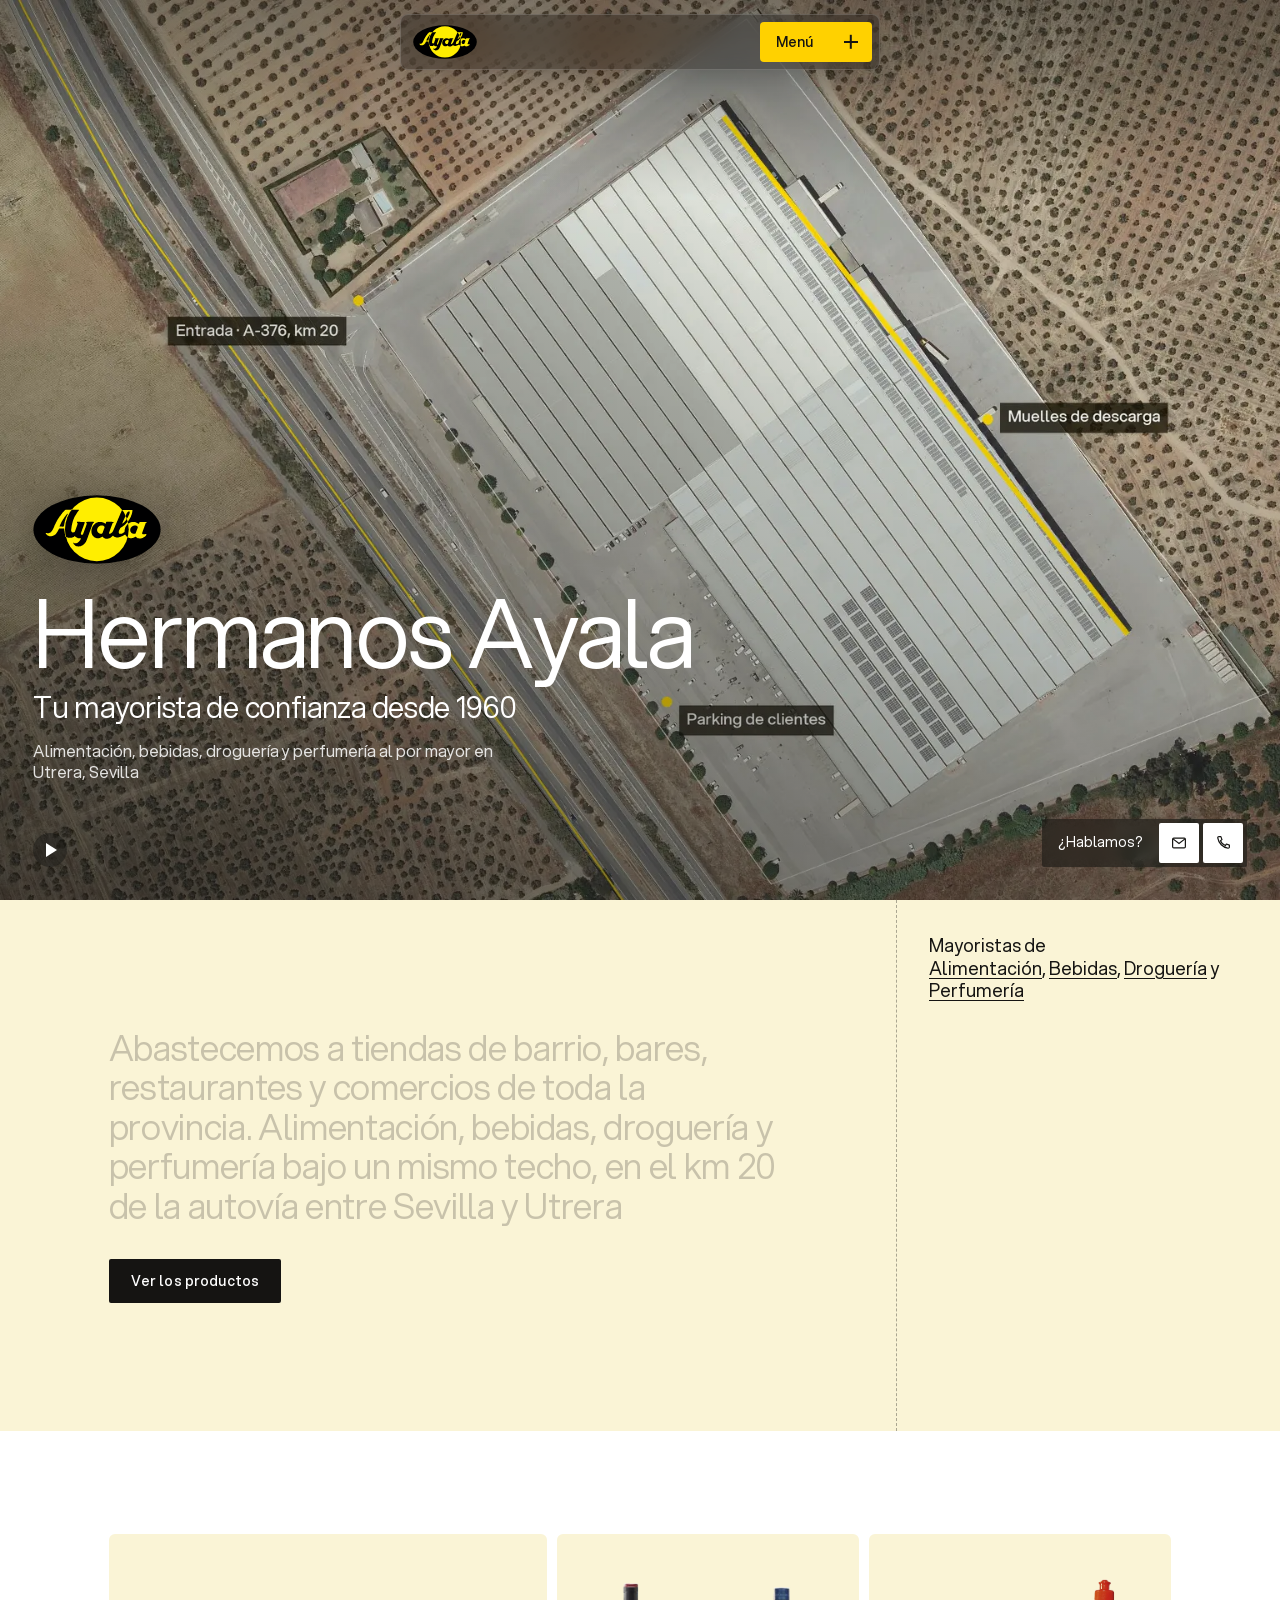
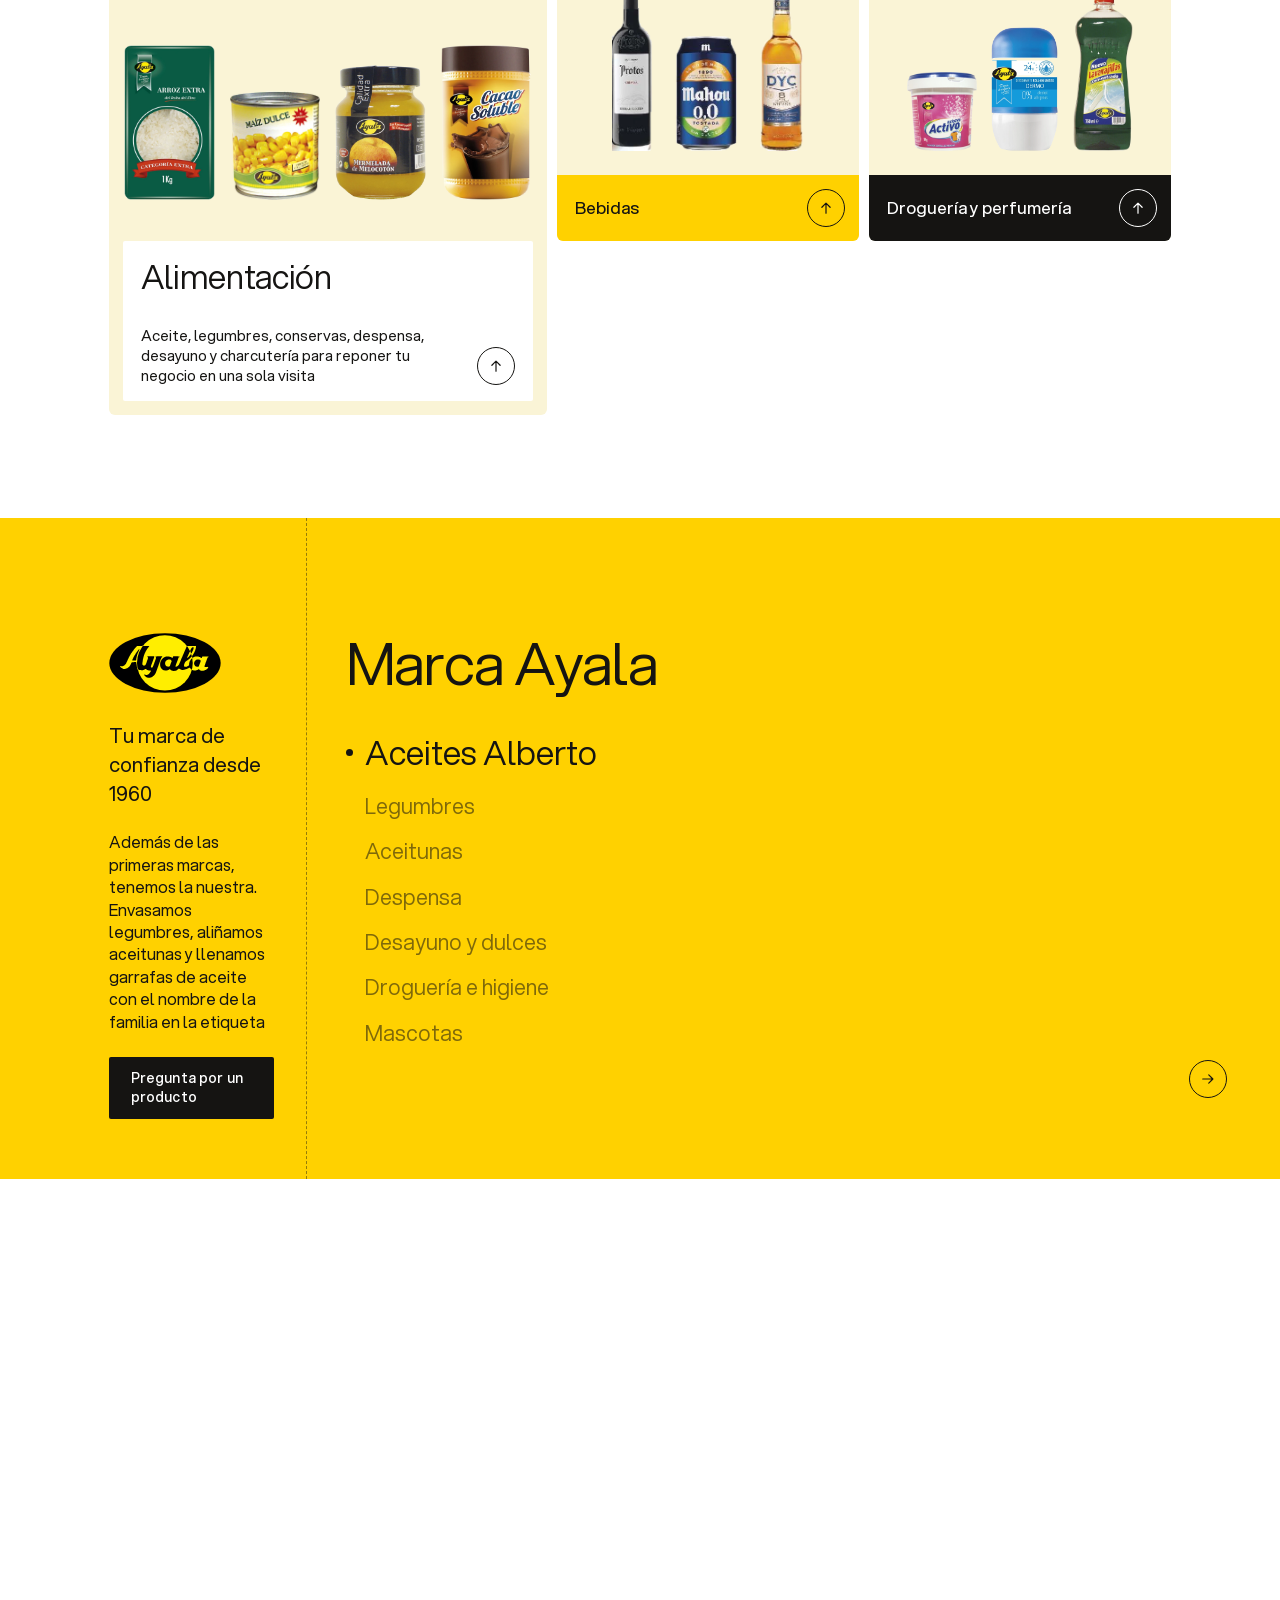
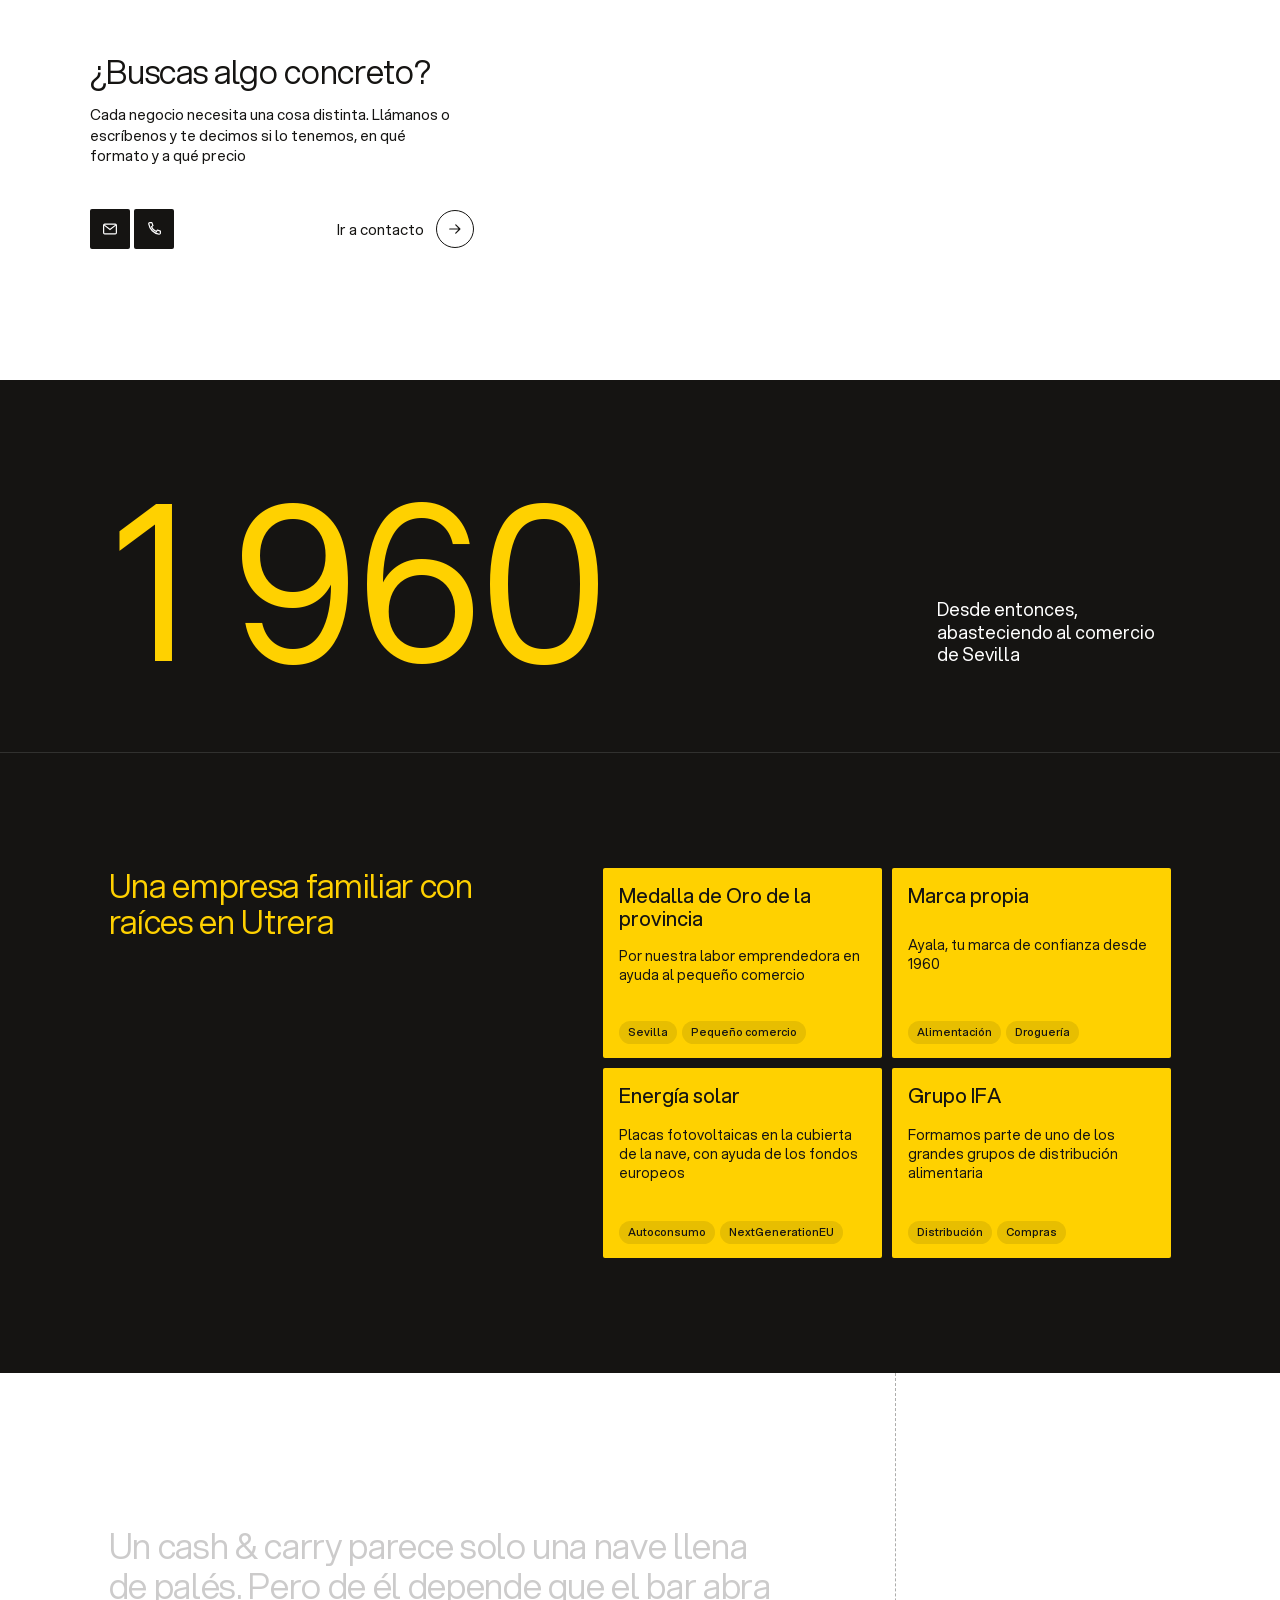
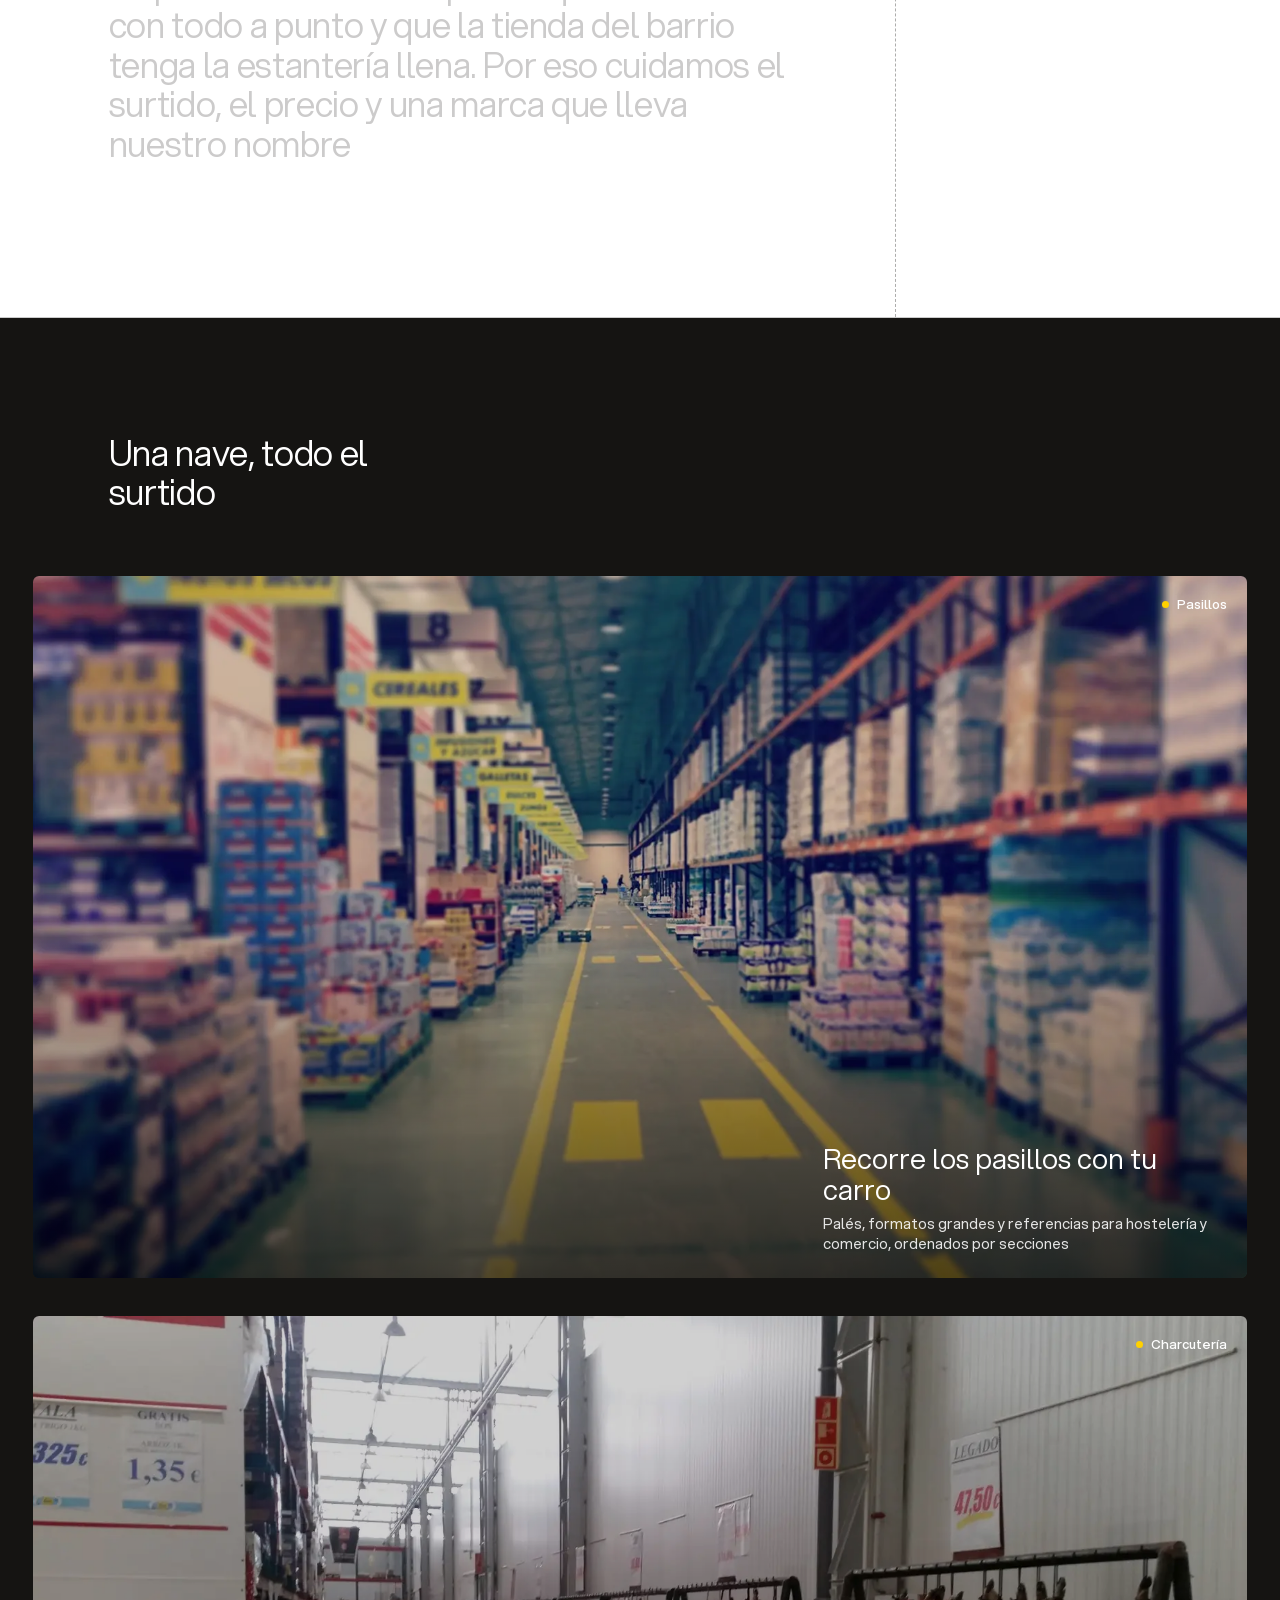
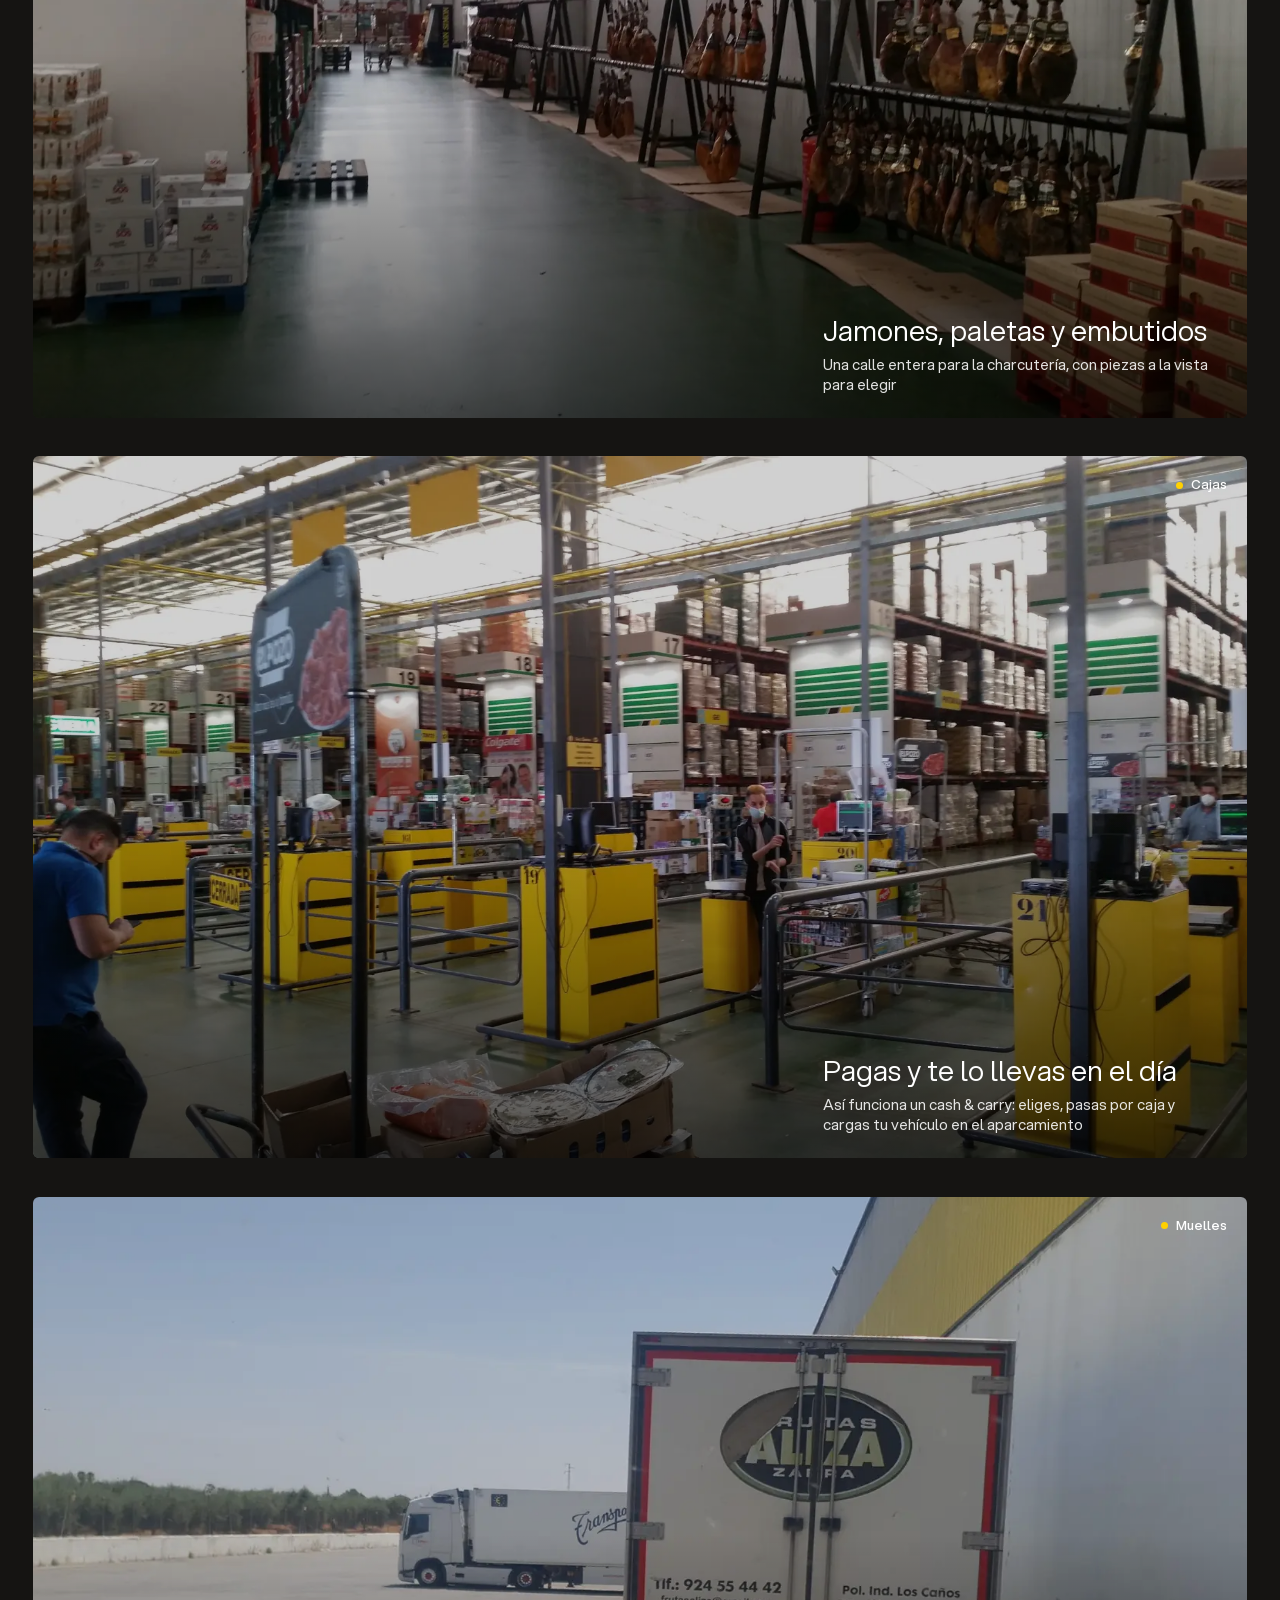
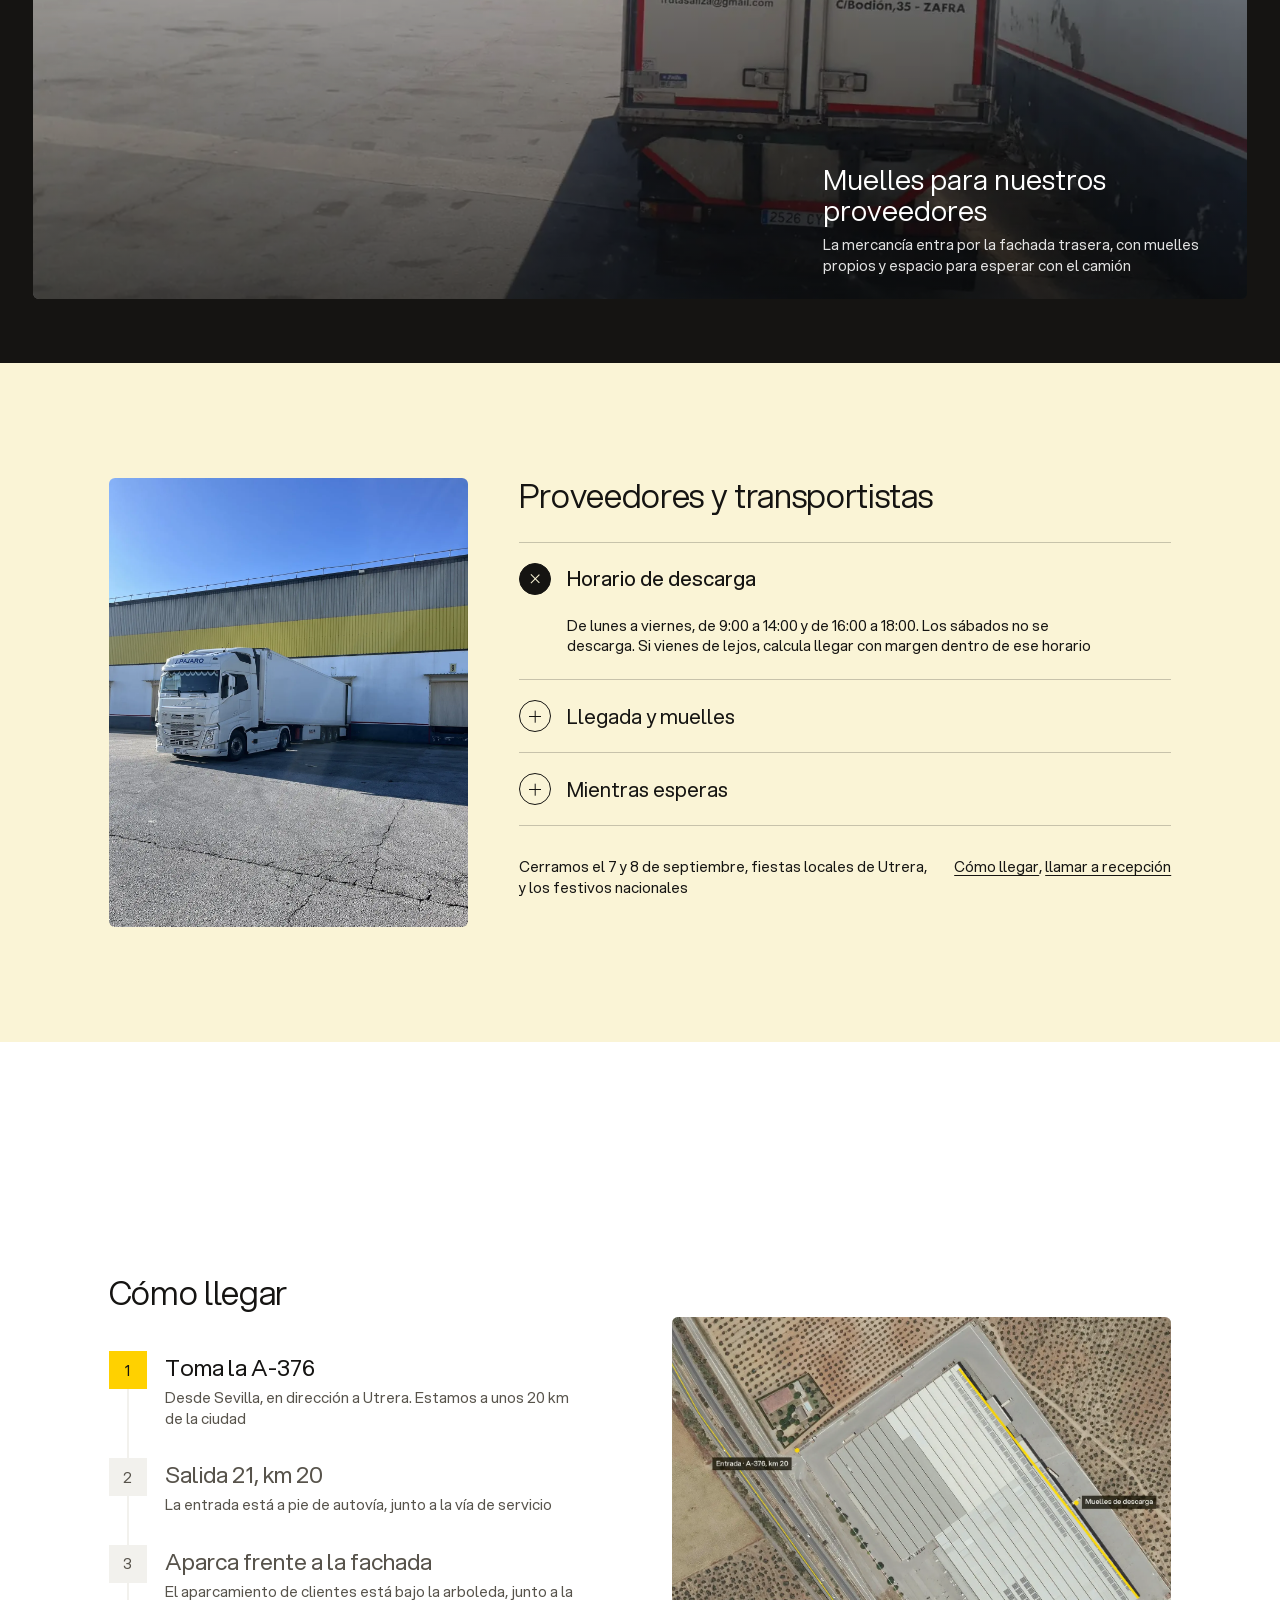
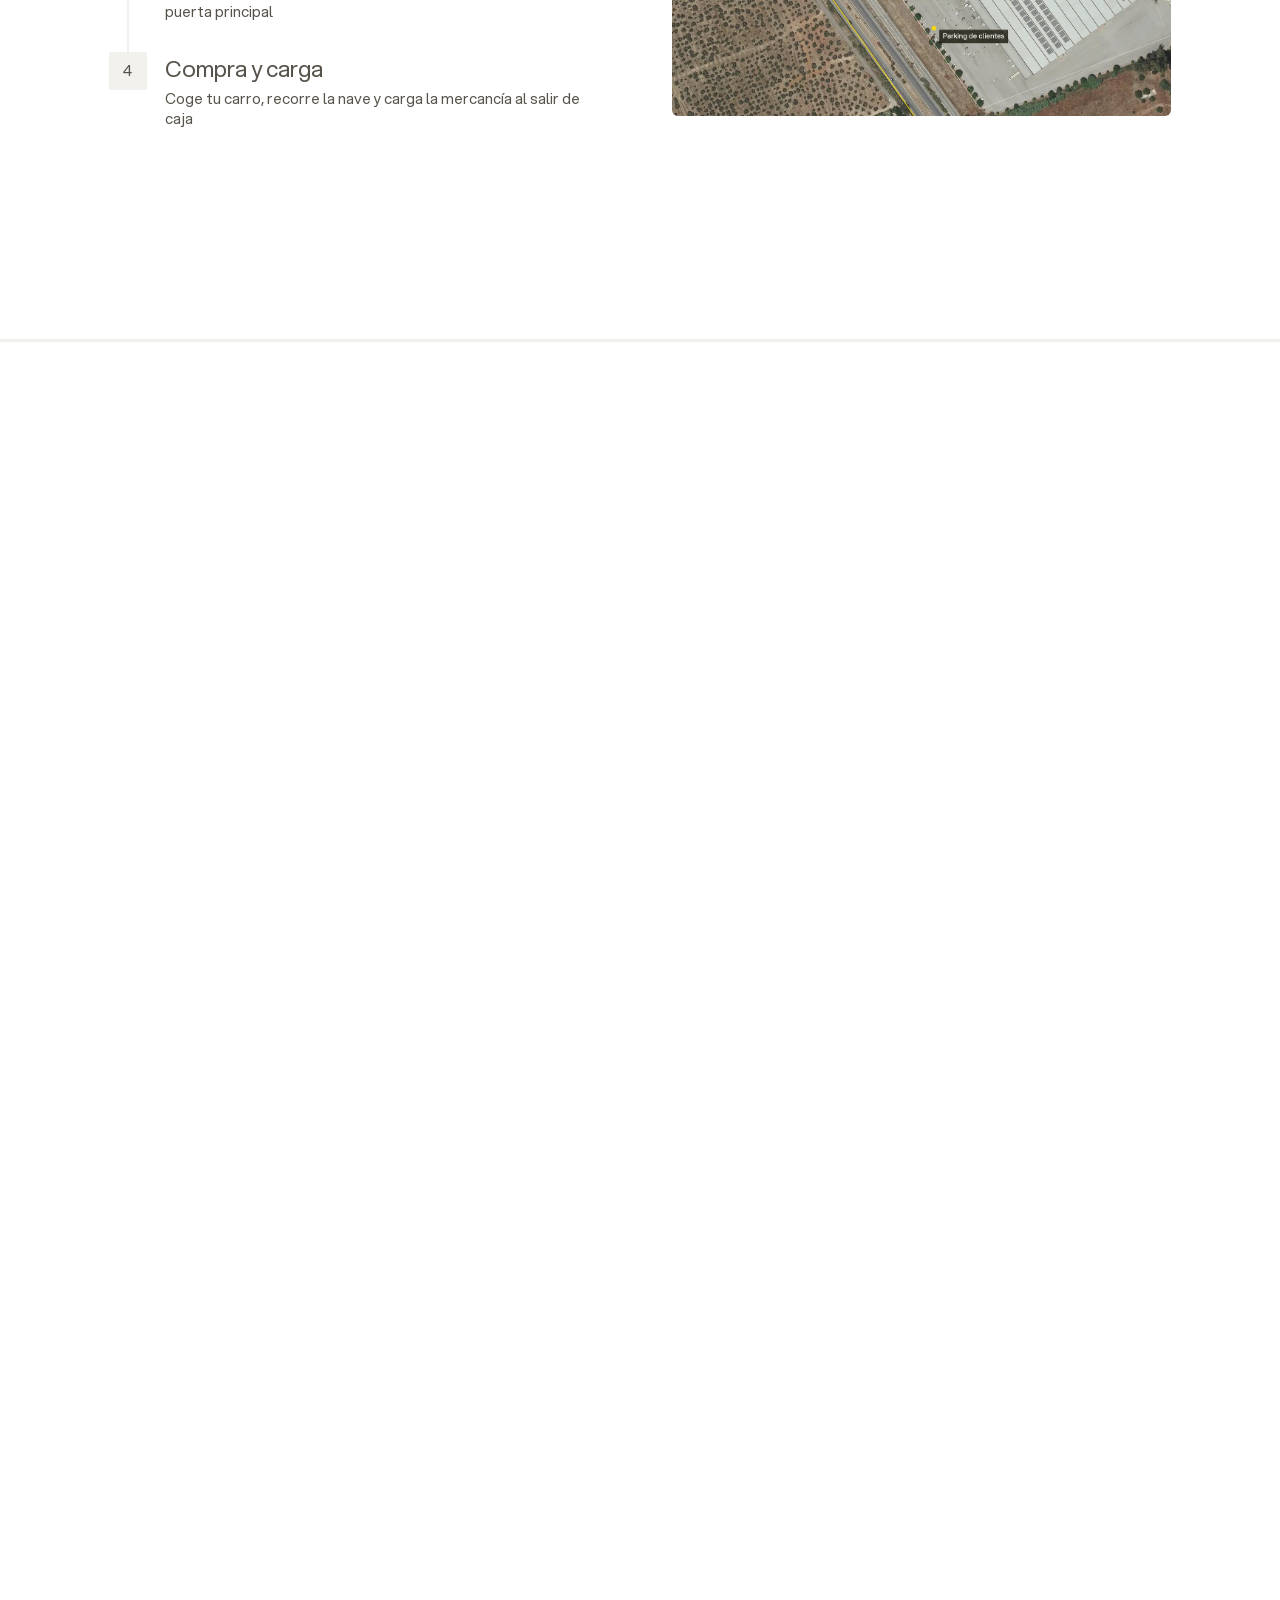
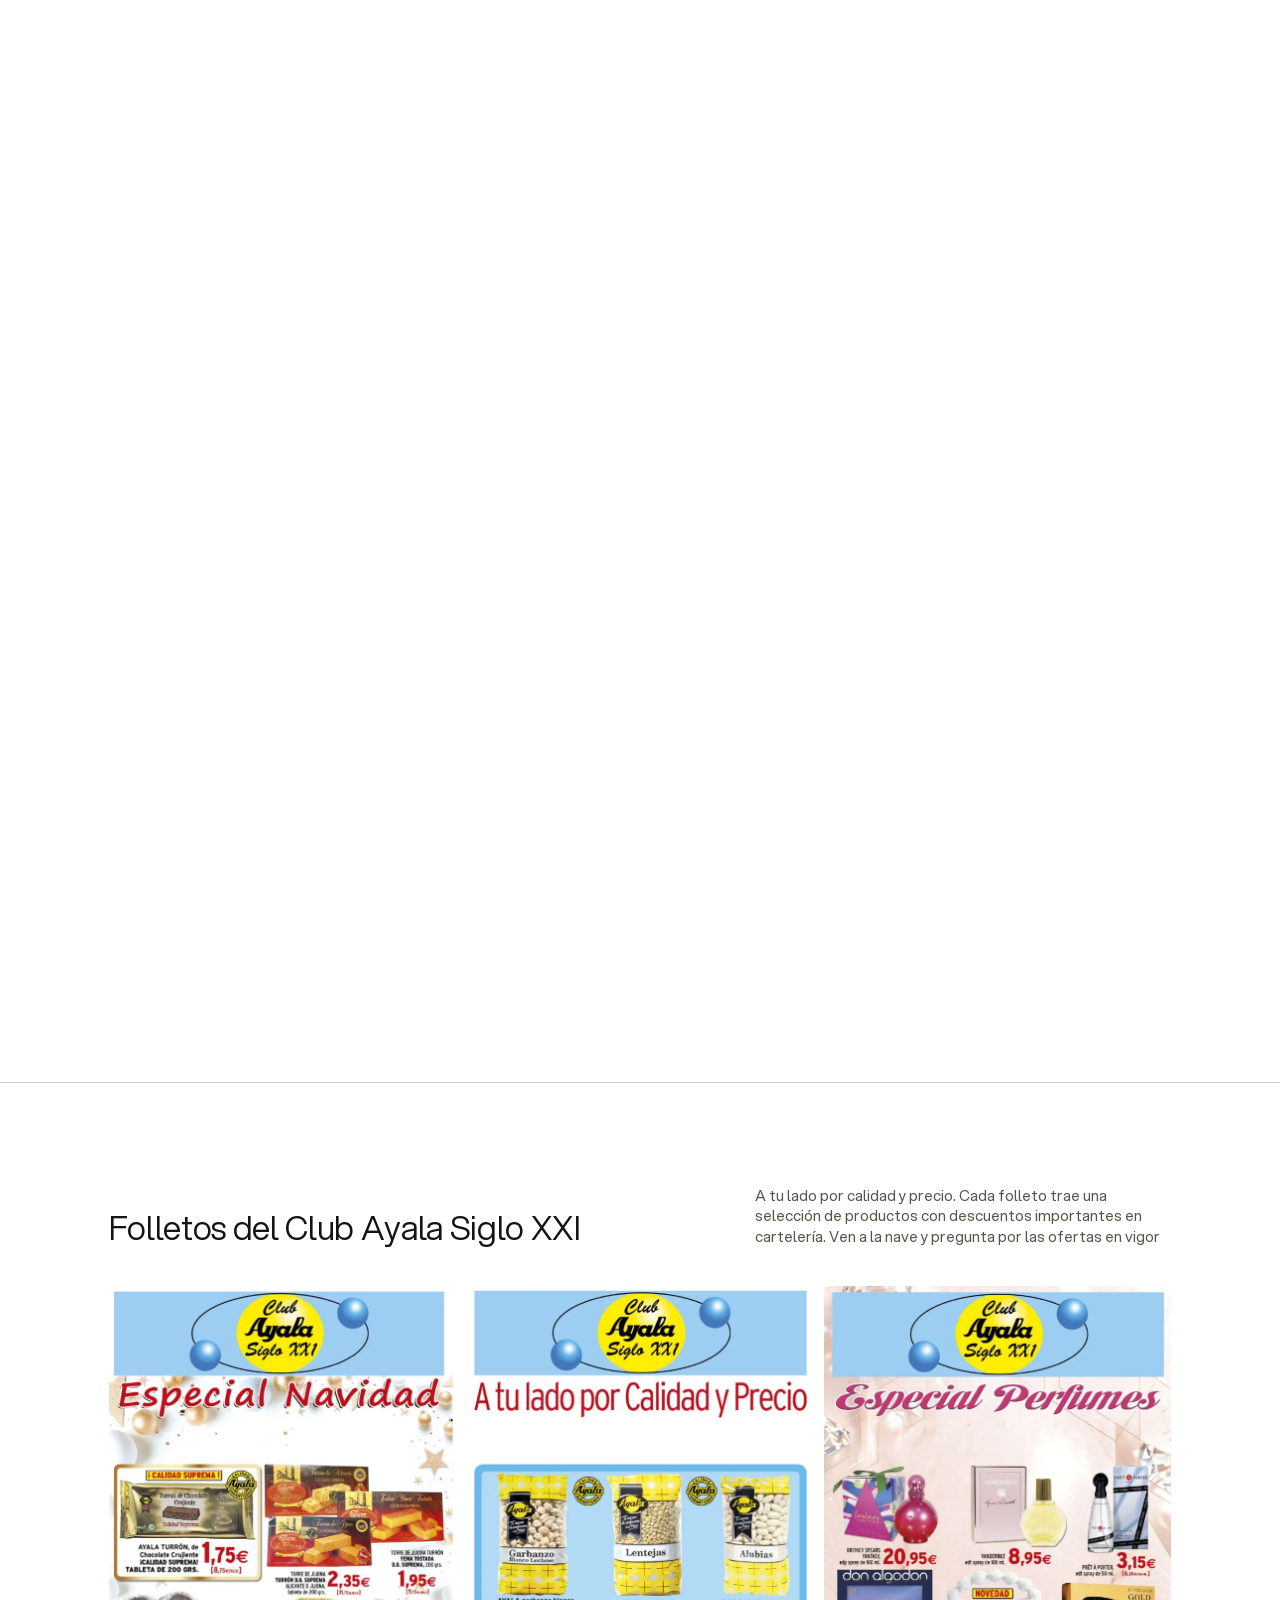
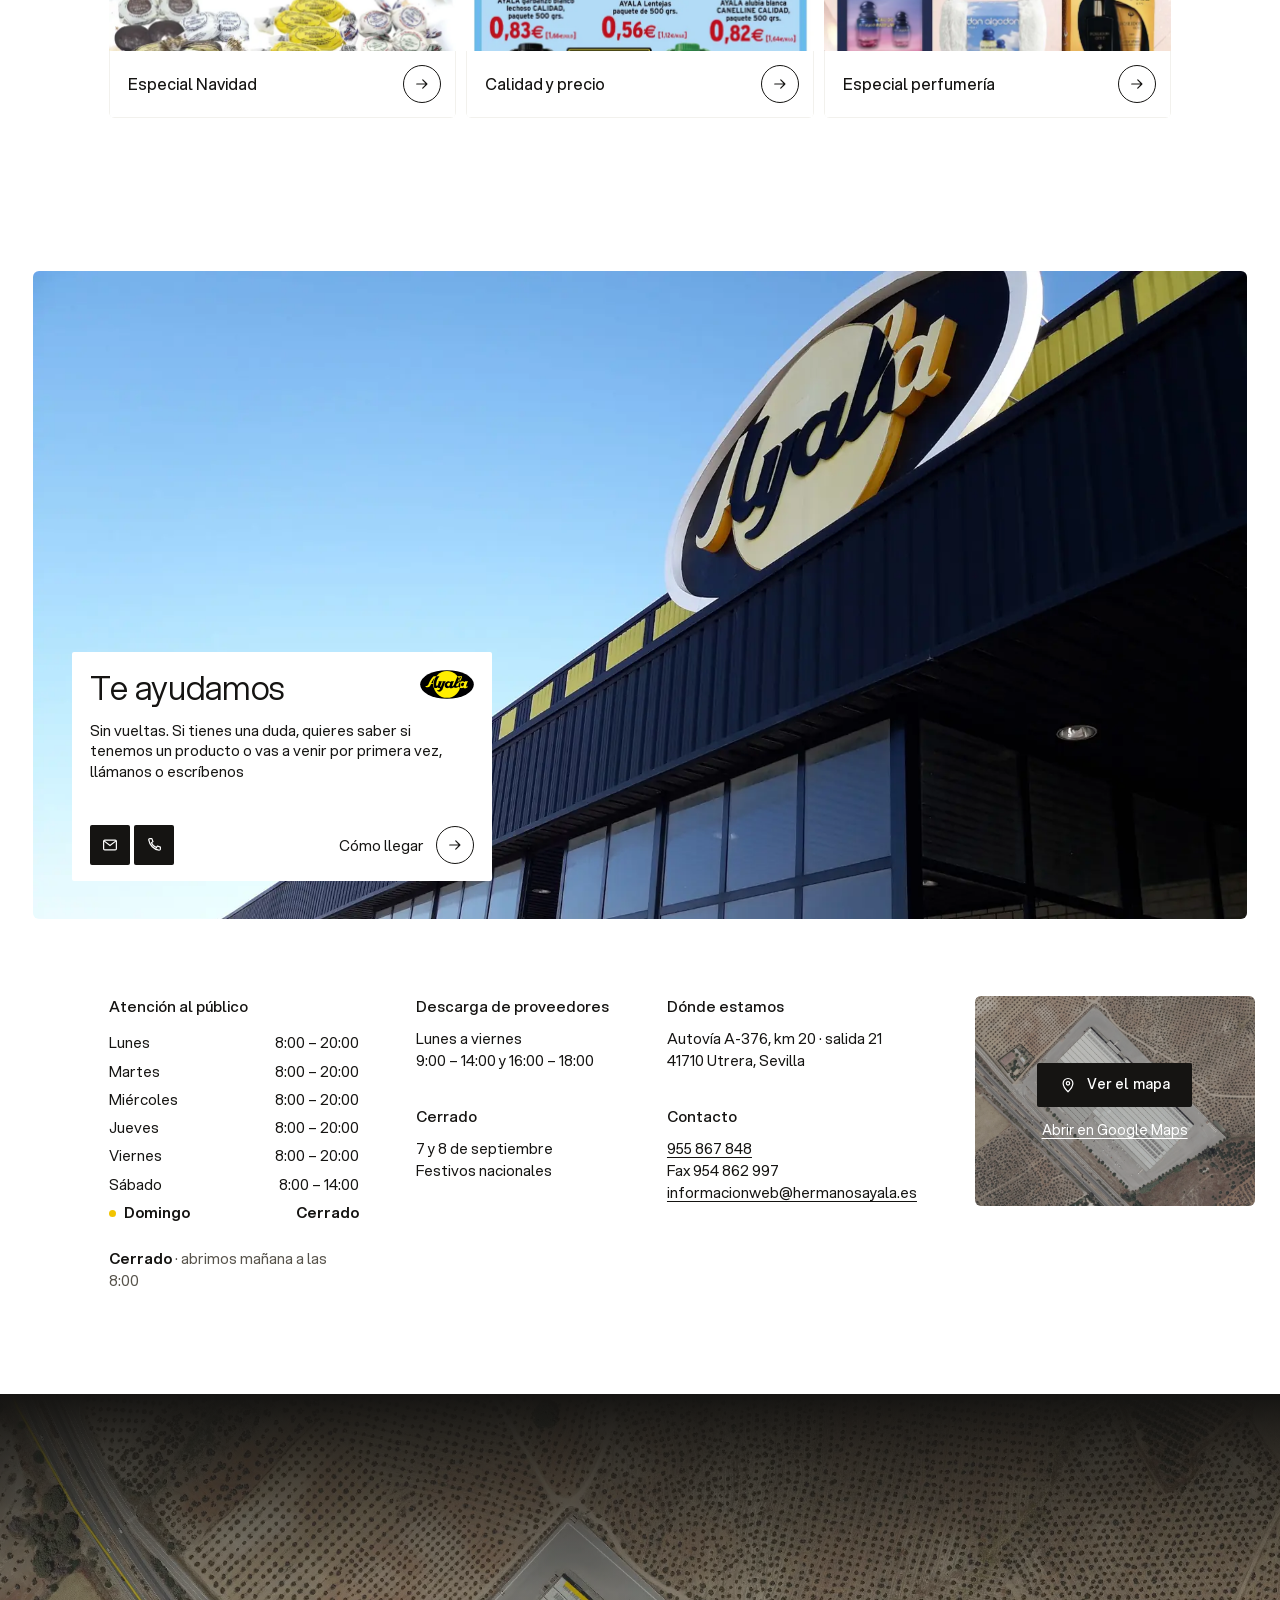
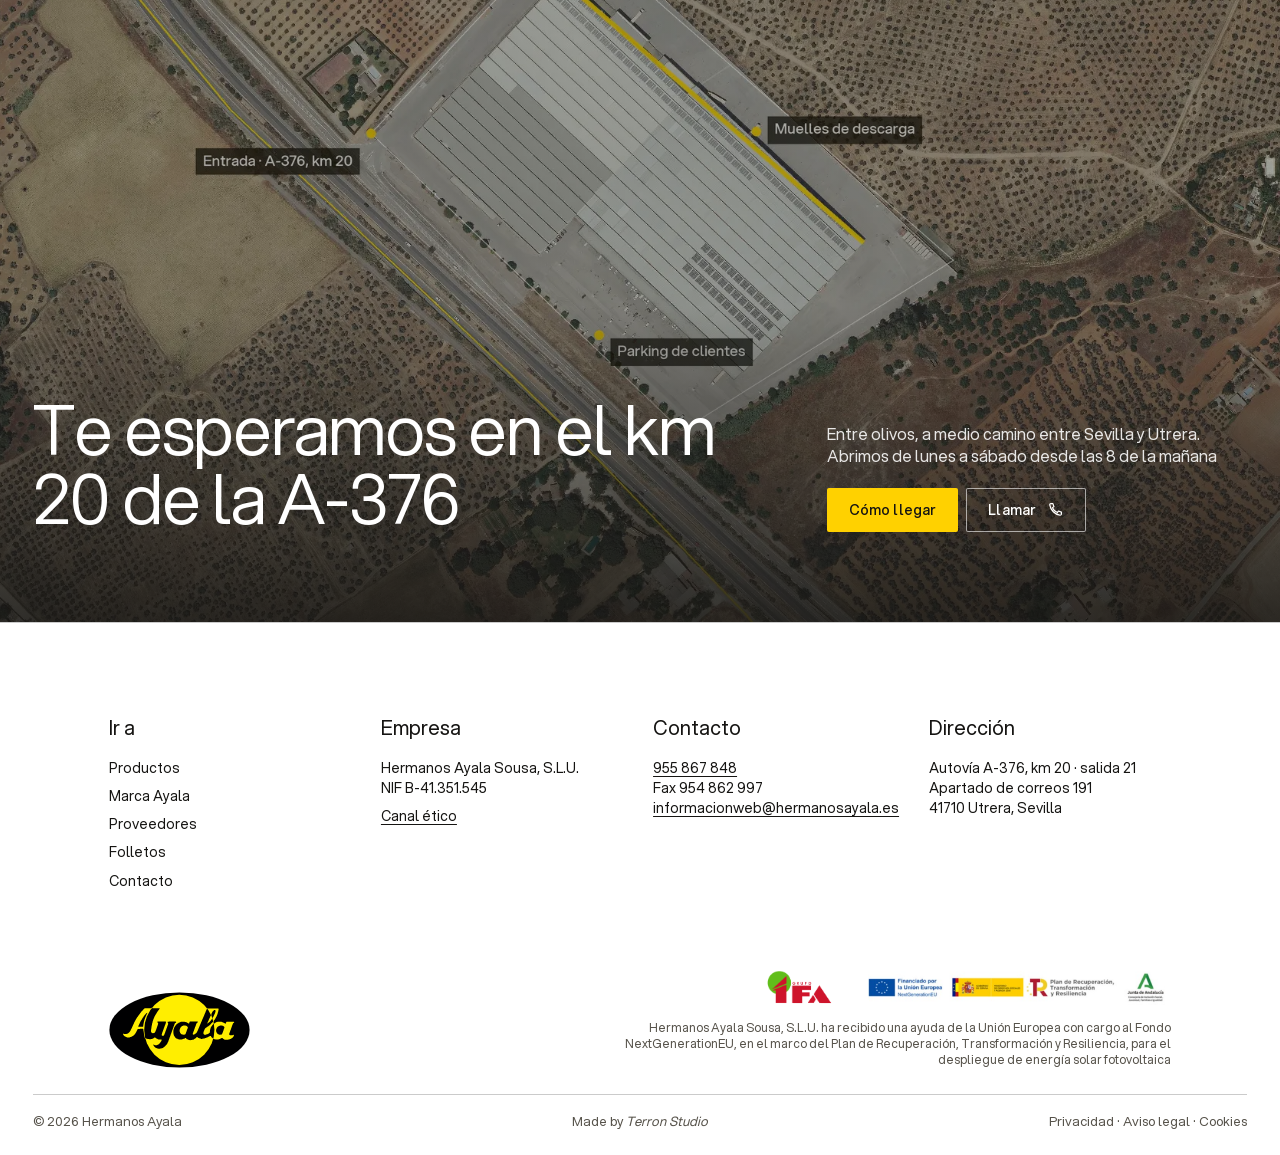
==== commit 3aa396e4: "Logo oficial de Ayala redibujado en vectorial Sustituye el sello recreado (óvalo amarillo con aro ne" ====
--- a/index.html
+++ b/index.html
@@ -18,7 +18,7 @@
   <link rel="apple-touch-icon" href="assets/apple-touch-icon.png">
   <link rel="manifest" href="site.webmanifest">
   <link rel="preload" href="assets/fonts/AspektaVF.woff2" as="font" type="font/woff2" crossorigin>
-  <link rel="stylesheet" href="style.css?v=25">
+  <link rel="stylesheet" href="style.css?v=26">
   <script type="application/ld+json">
   {
     "@context": "https://schema.org",
@@ -65,7 +65,7 @@
 
   <header class="nav" id="nav">
     <a class="nav-logo" href="#inicio" aria-label="Hermanos Ayala, inicio">
-      <img src="assets/logo-ayala-sello.svg" alt="Hermanos Ayala" width="98" height="64">
+      <img src="assets/logo-ayala-sello.svg" alt="Hermanos Ayala" width="111" height="60">
     </a>
     <button class="btn-menu" id="btn-menu" aria-expanded="false" aria-controls="menu">
       <span>Menú</span><span class="plus" aria-hidden="true"></span>
@@ -102,7 +102,7 @@
         data-poster-mob="assets/img/ayala-cenital-poster-movil.webp"></video>
       <div class="hero-shade" aria-hidden="true"></div>
       <div class="hero-content">
-        <img class="hero-sello" src="assets/logo-ayala-sello.svg" alt="" width="98" height="64">
+        <img class="hero-sello" src="assets/logo-ayala-sello.svg" alt="" width="111" height="60">
         <h1 class="hero-title">Hermanos Ayala</h1>
         <p class="hero-lema">Tu mayorista de confianza desde 1960</p>
         <p class="hero-sub">Alimentación, bebidas, droguería y perfumería al por mayor en Utrera, Sevilla</p>
@@ -164,7 +164,7 @@
     <!-- Marca propia -->
     <section class="marca" id="marca">
       <div class="marca-intro">
-        <img class="marca-sello" src="assets/logo-ayala-sello.svg" alt="Ayala" width="98" height="64" loading="lazy">
+        <img class="marca-sello" src="assets/logo-ayala-sello.svg" alt="Ayala" width="111" height="60" loading="lazy">
         <p class="marca-lema">Tu marca de confianza desde 1960</p>
         <p>Además de las primeras marcas, tenemos la nuestra. Envasamos legumbres, aliñamos aceitunas y llenamos garrafas de aceite con el nombre de la familia en la etiqueta</p>
         <a class="btn btn-dark" href="#contacto">Pregunta por un producto</a>
@@ -365,7 +365,7 @@
       <div class="panel-foto-inner contacto-foto reveal">
         <img src="assets/img/hermanos-ayala-fachada-utrera.webp" alt="Fachada de Hermanos Ayala con el rótulo ovalado amarillo" loading="lazy" width="1800" height="1350">
         <div class="float-card">
-          <img class="float-card-sello" src="assets/logo-ayala-sello.svg" alt="" width="62" height="40">
+          <img class="float-card-sello" src="assets/logo-ayala-sello.svg" alt="" width="74" height="40">
           <h2 class="t-m">Te ayudamos</h2>
           <p>Sin vueltas. Si tienes una duda, quieres saber si tenemos un producto o vas a venir por primera vez, llámanos o escríbenos</p>
           <div class="float-card-foot">
@@ -452,7 +452,7 @@
       </div>
     </div>
     <div class="footer-mid">
-      <div class="footer-big"><a href="#inicio" aria-label="Volver arriba"><img src="assets/logo-ayala-sello.svg" alt="Hermanos Ayala" width="98" height="64"></a></div>
+      <div class="footer-big"><a href="#inicio" aria-label="Volver arriba"><img src="assets/logo-ayala-sello.svg" alt="Hermanos Ayala" width="111" height="60"></a></div>
       <div class="footer-ayudas">
         <div class="footer-logos">
           <img src="assets/img/grupo-ifa.png" alt="Grupo IFA" width="77" height="44" loading="lazy">
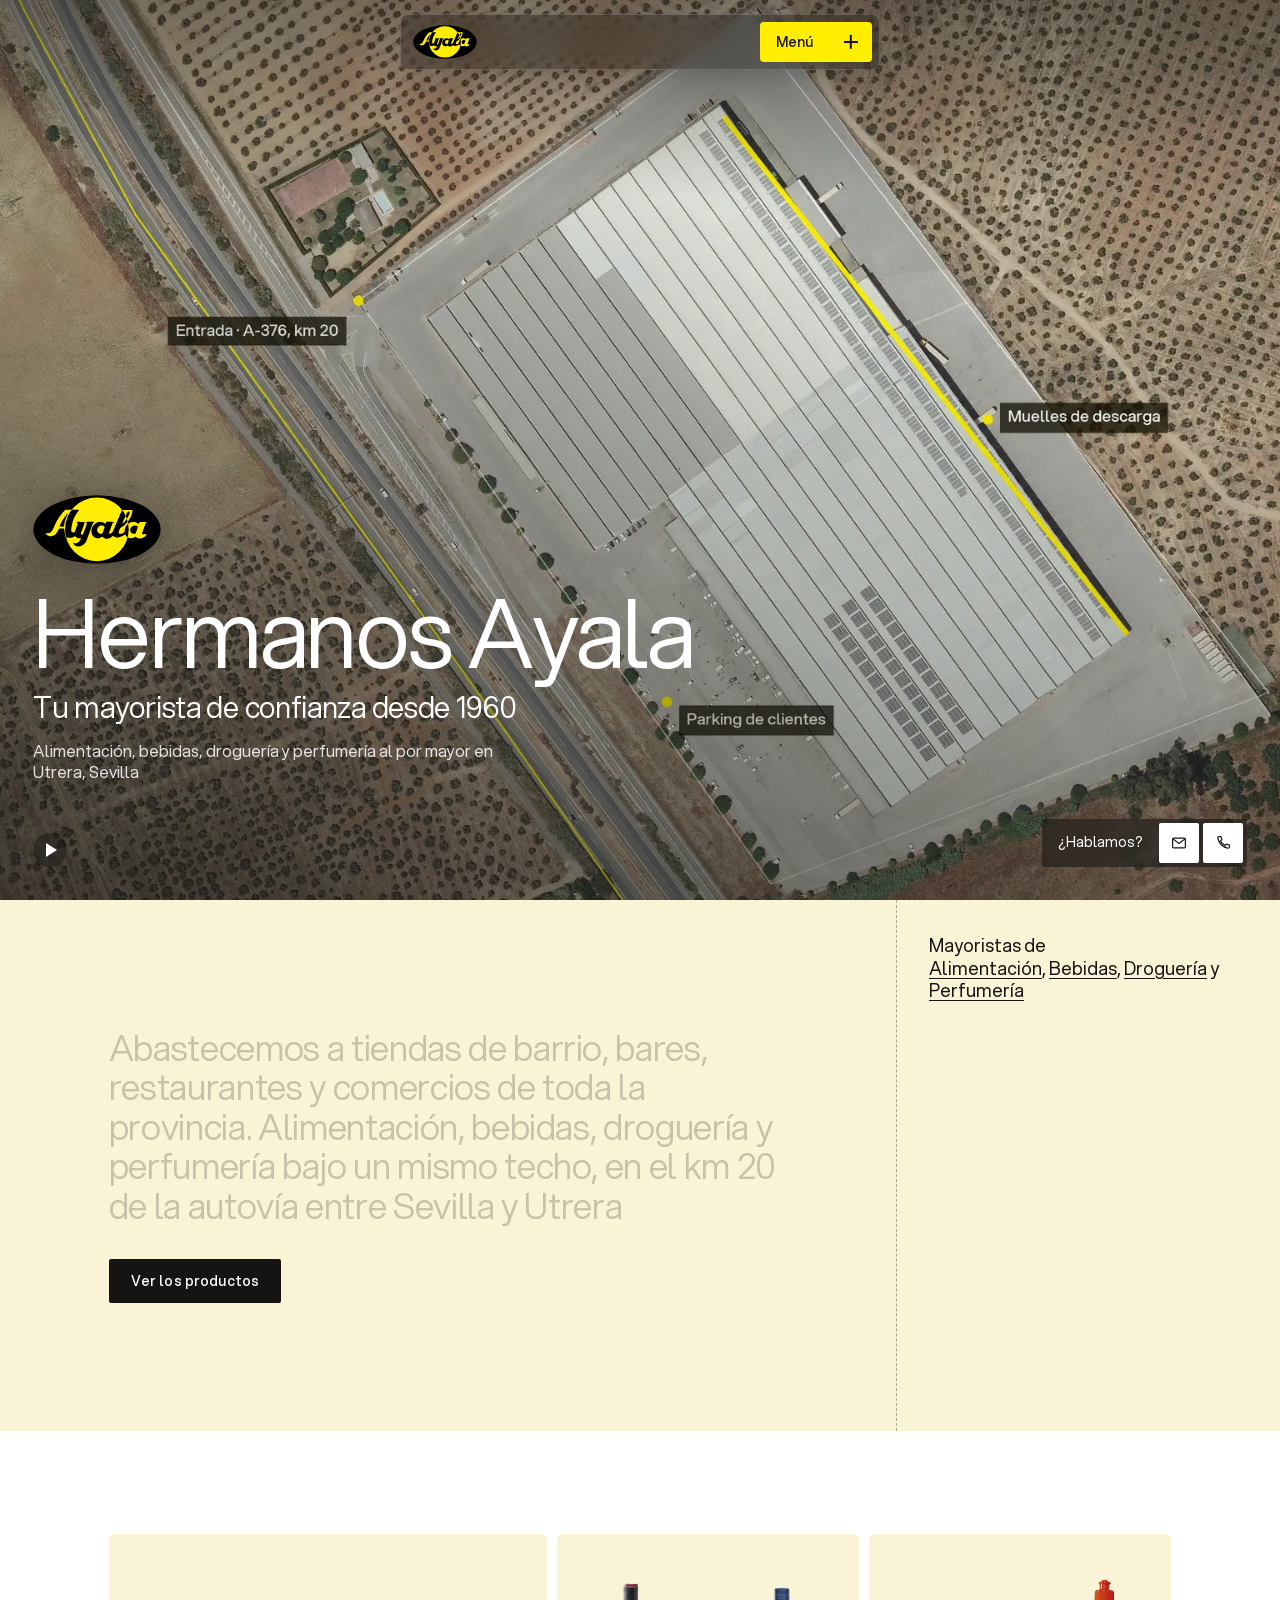
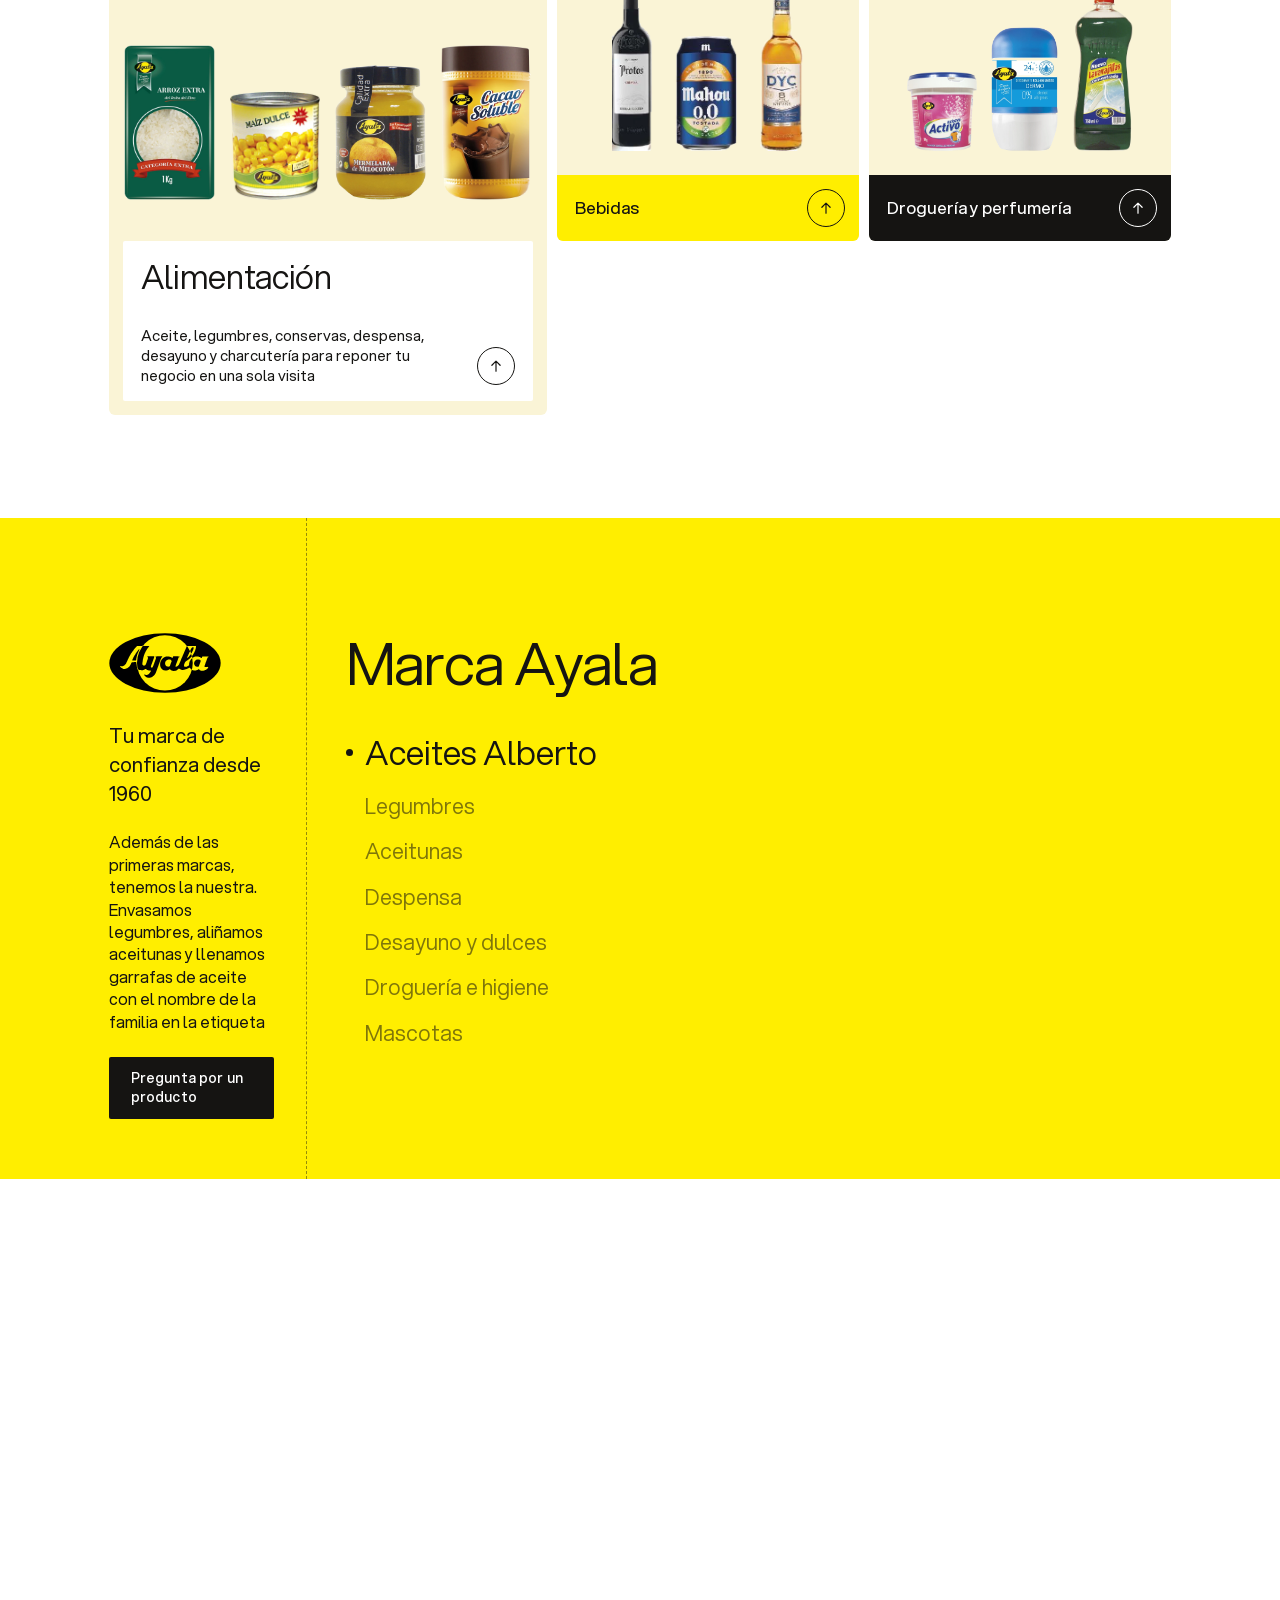
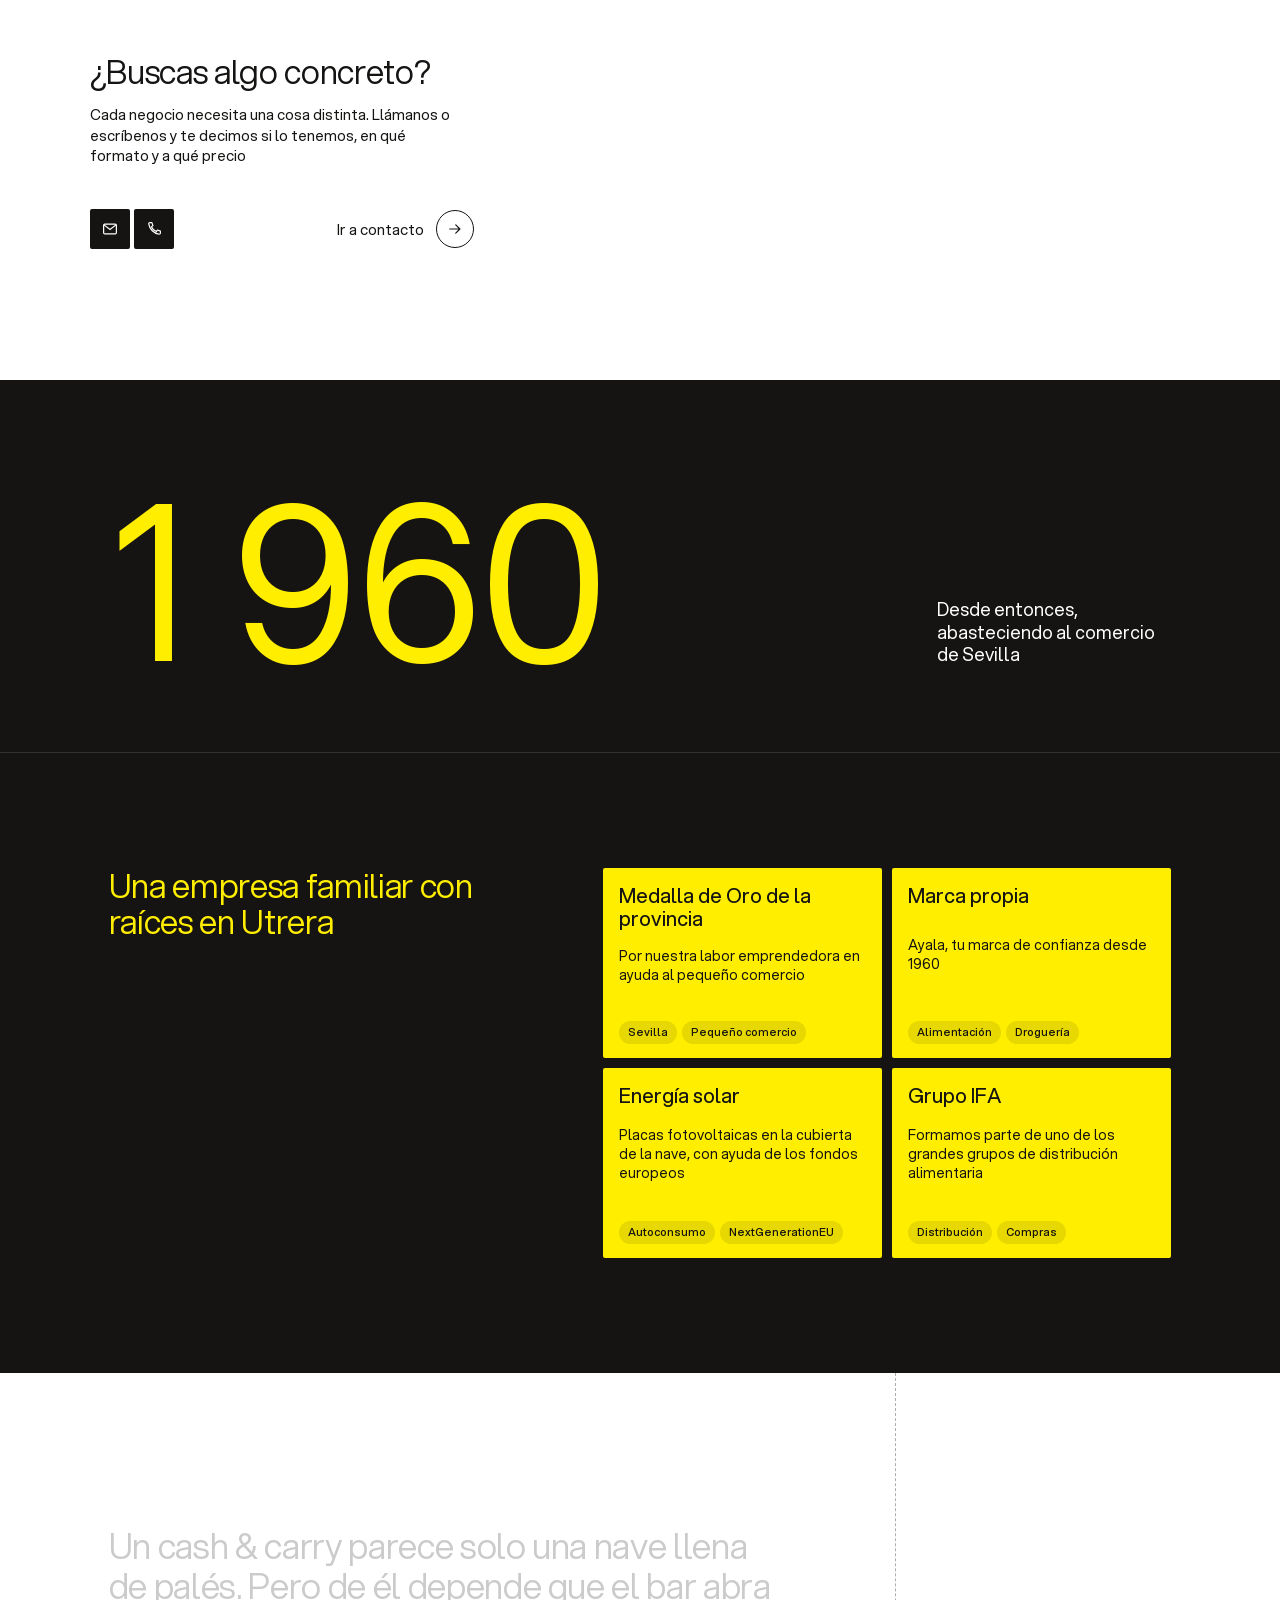
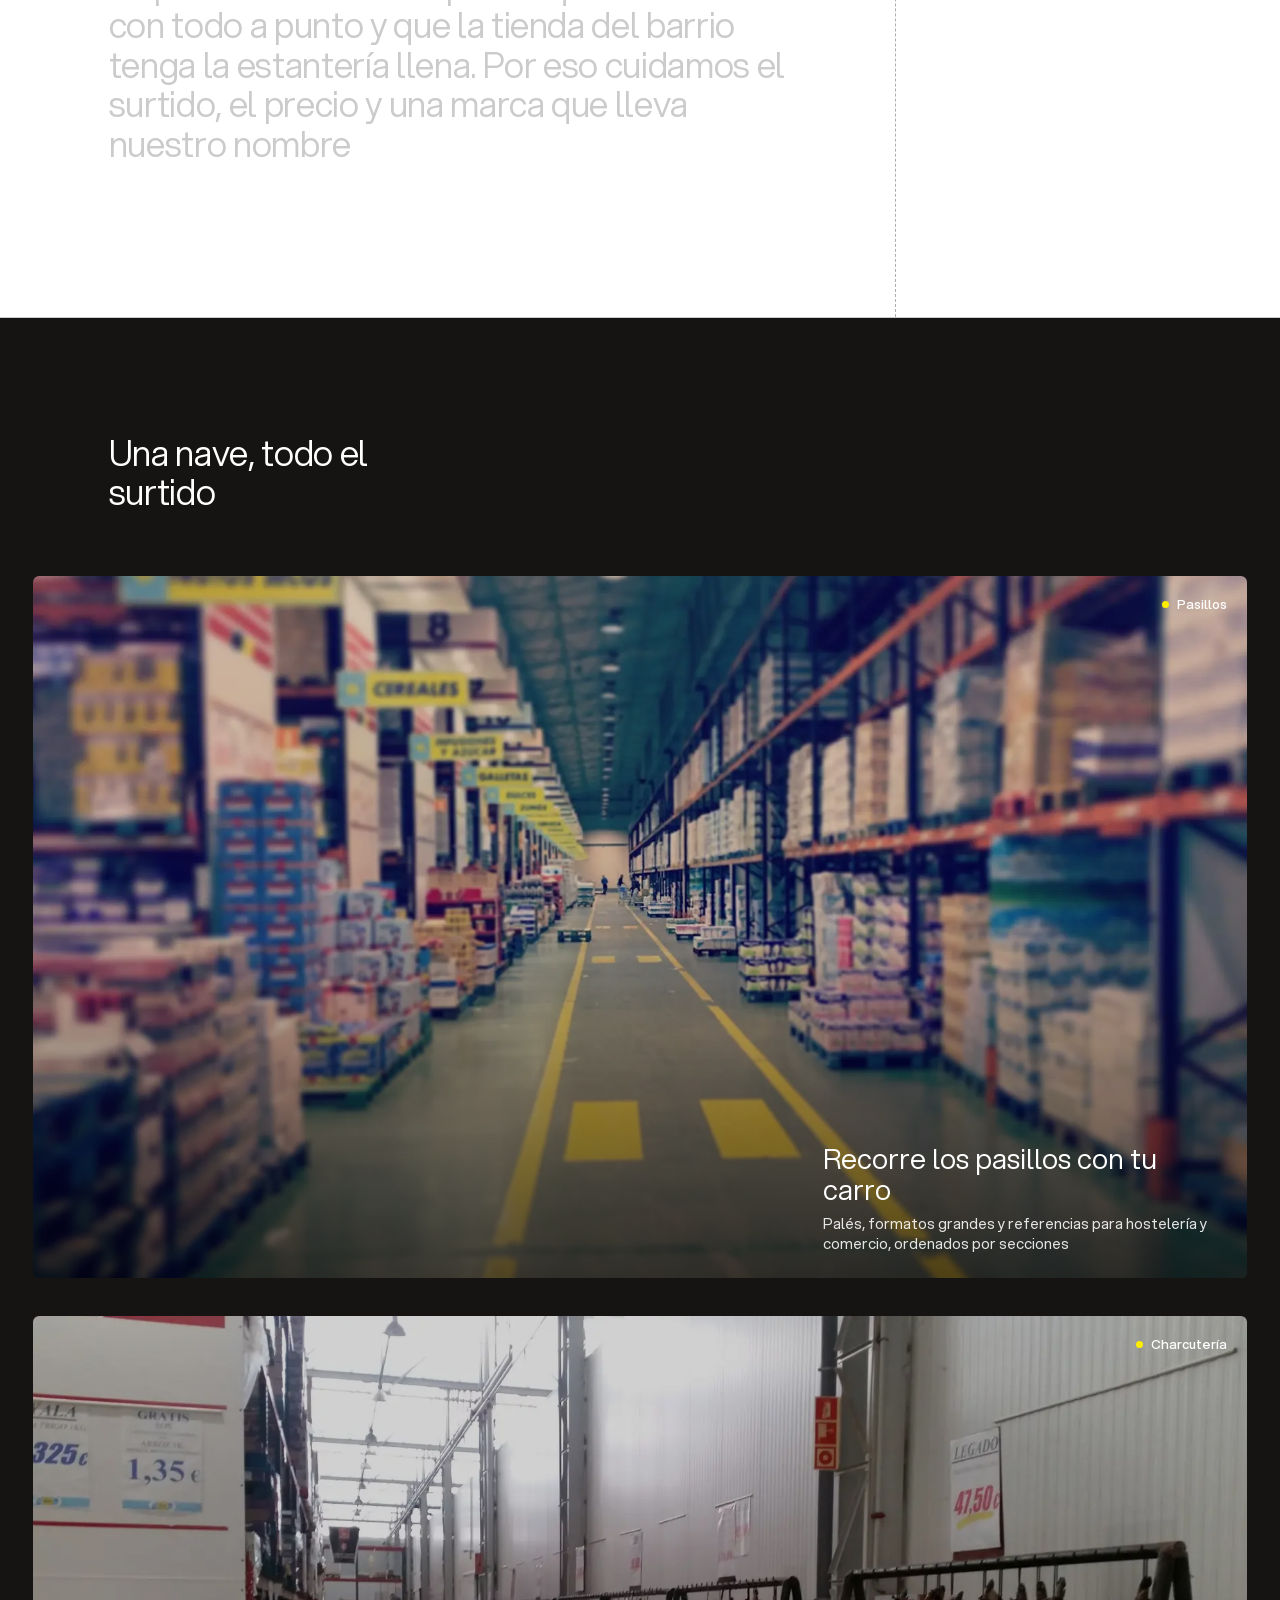
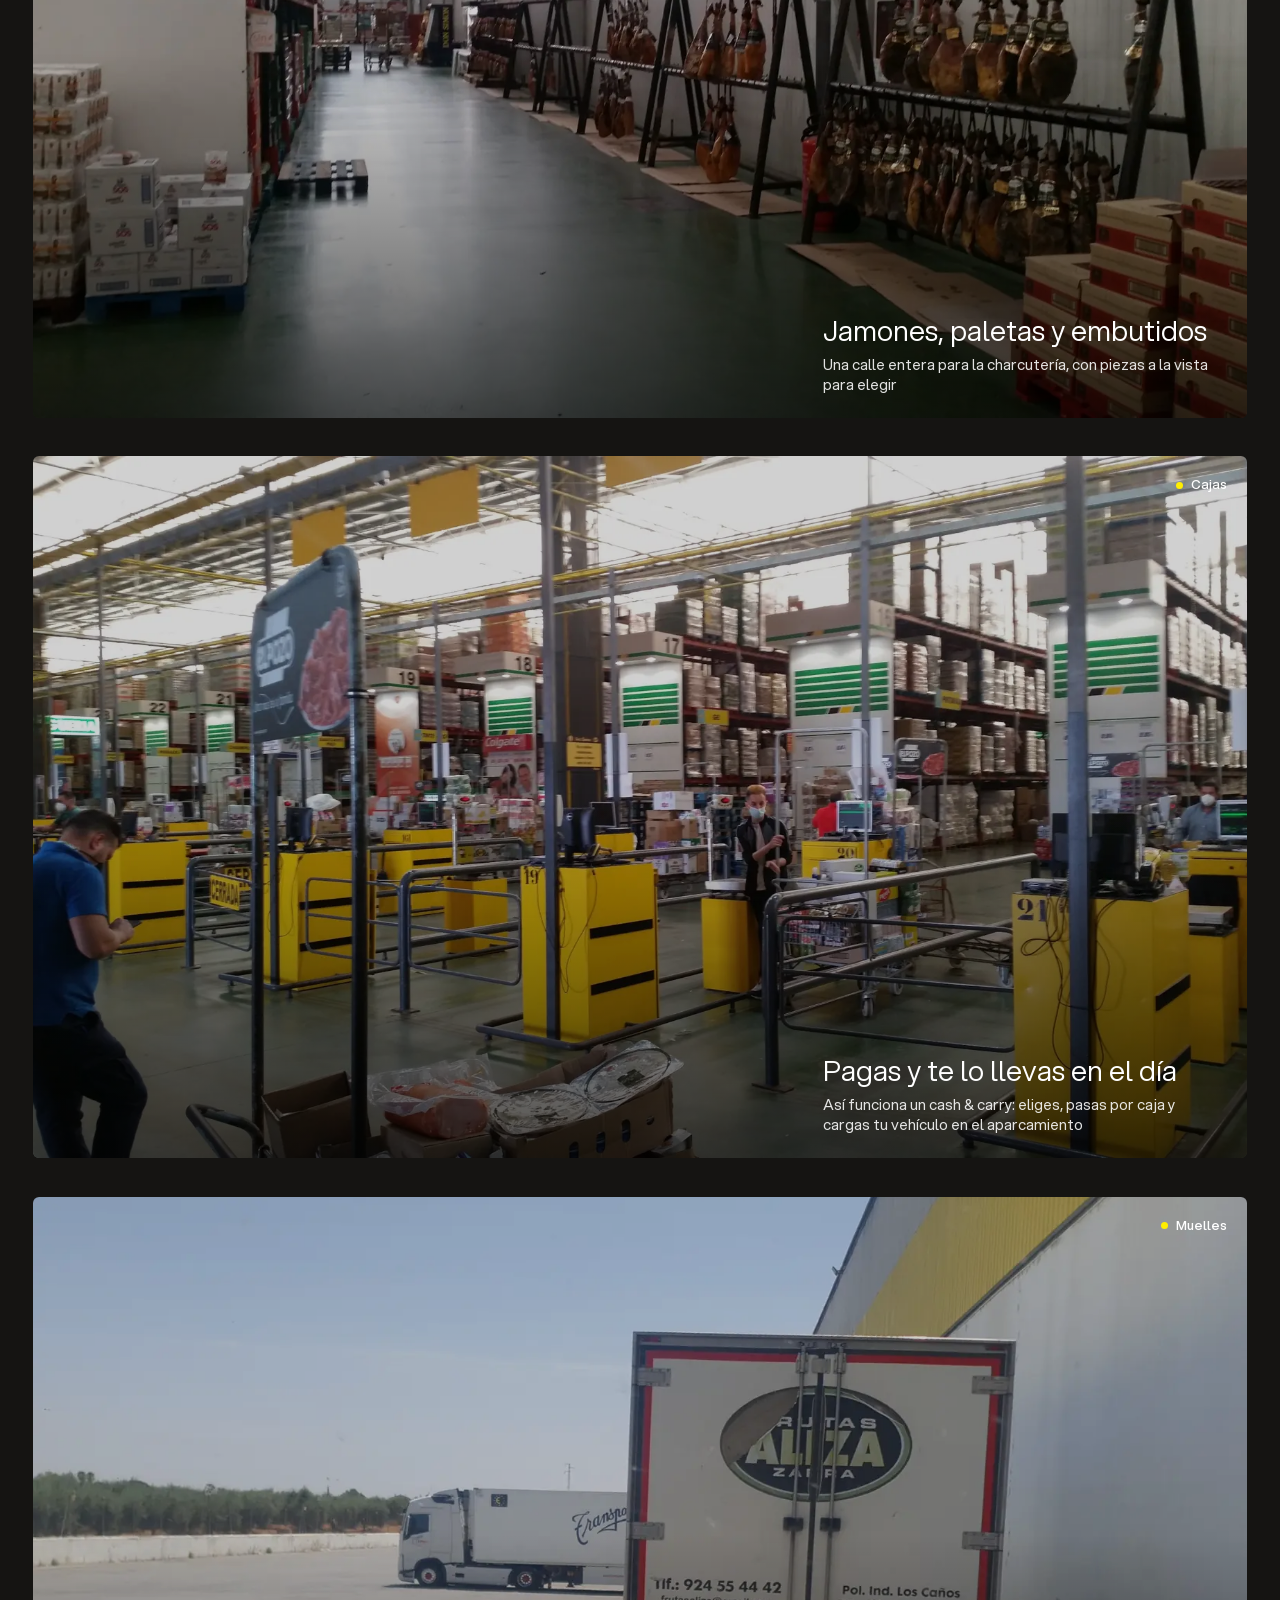
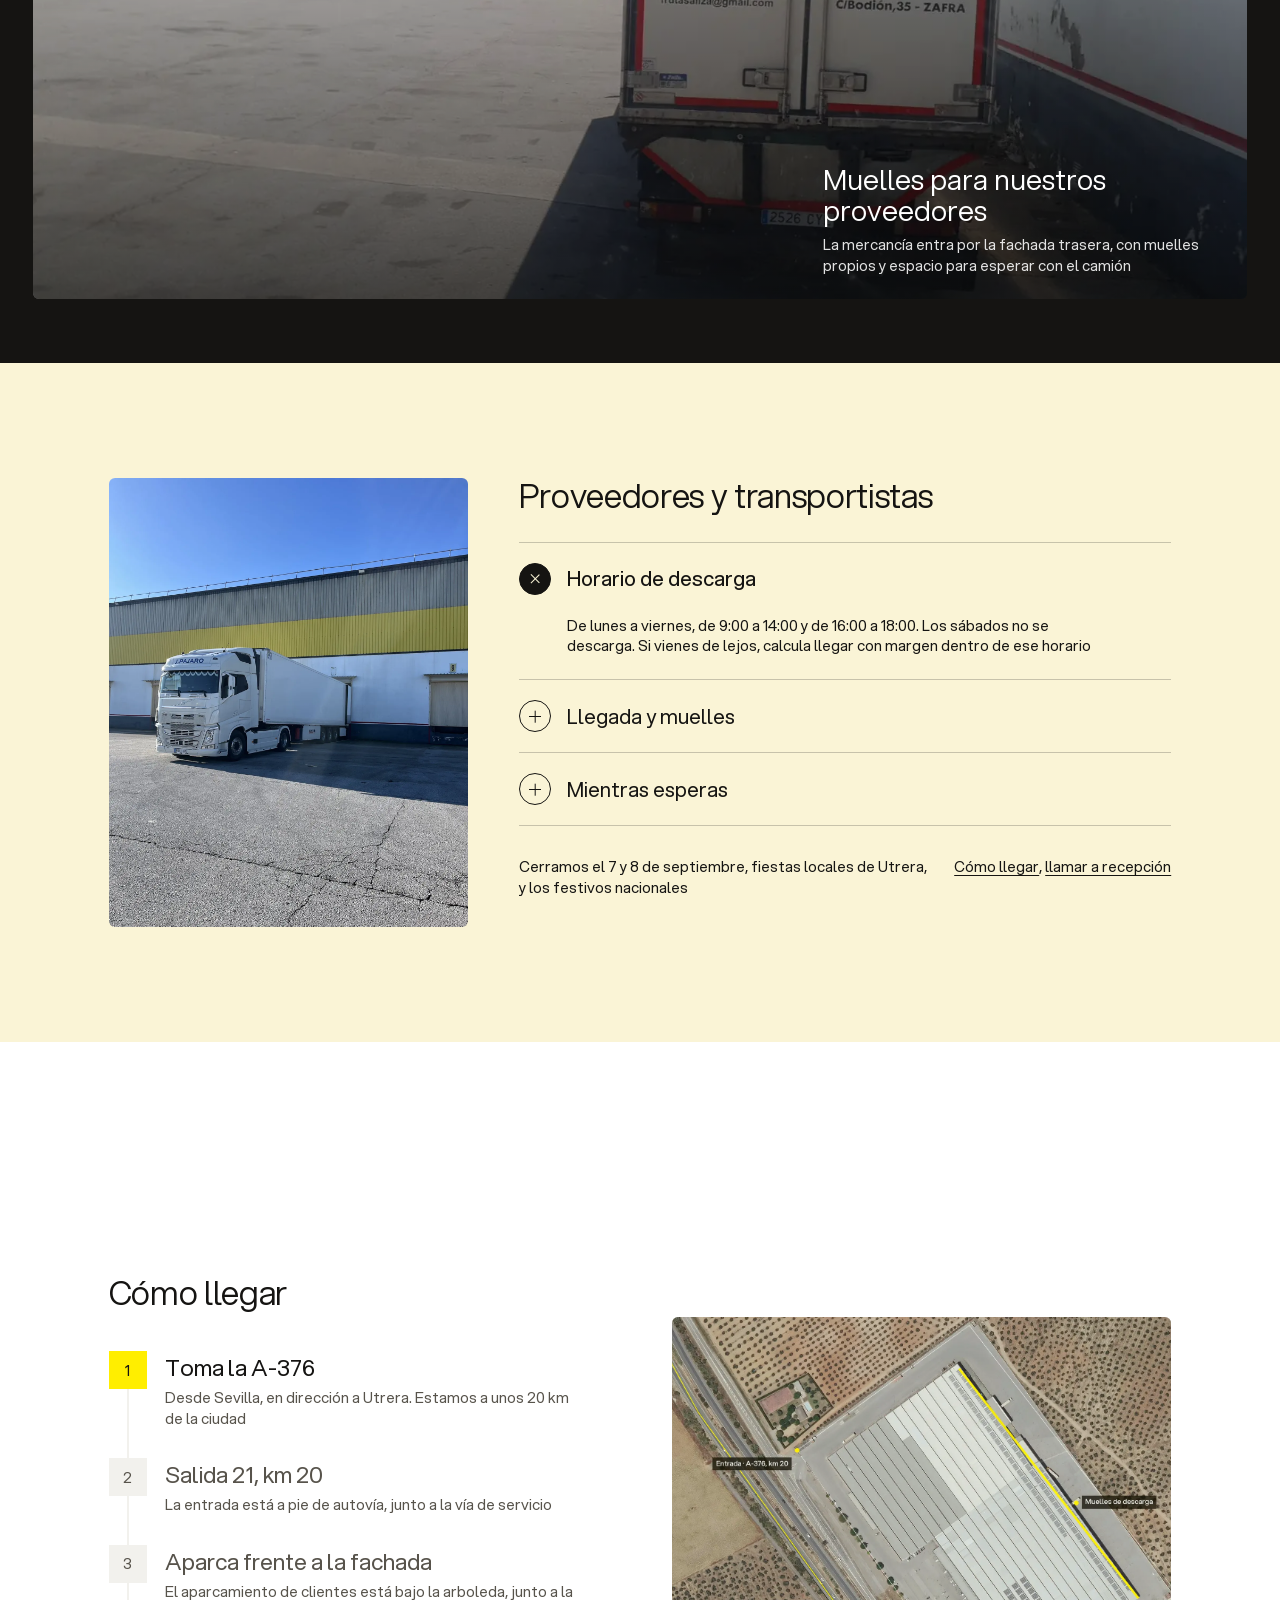
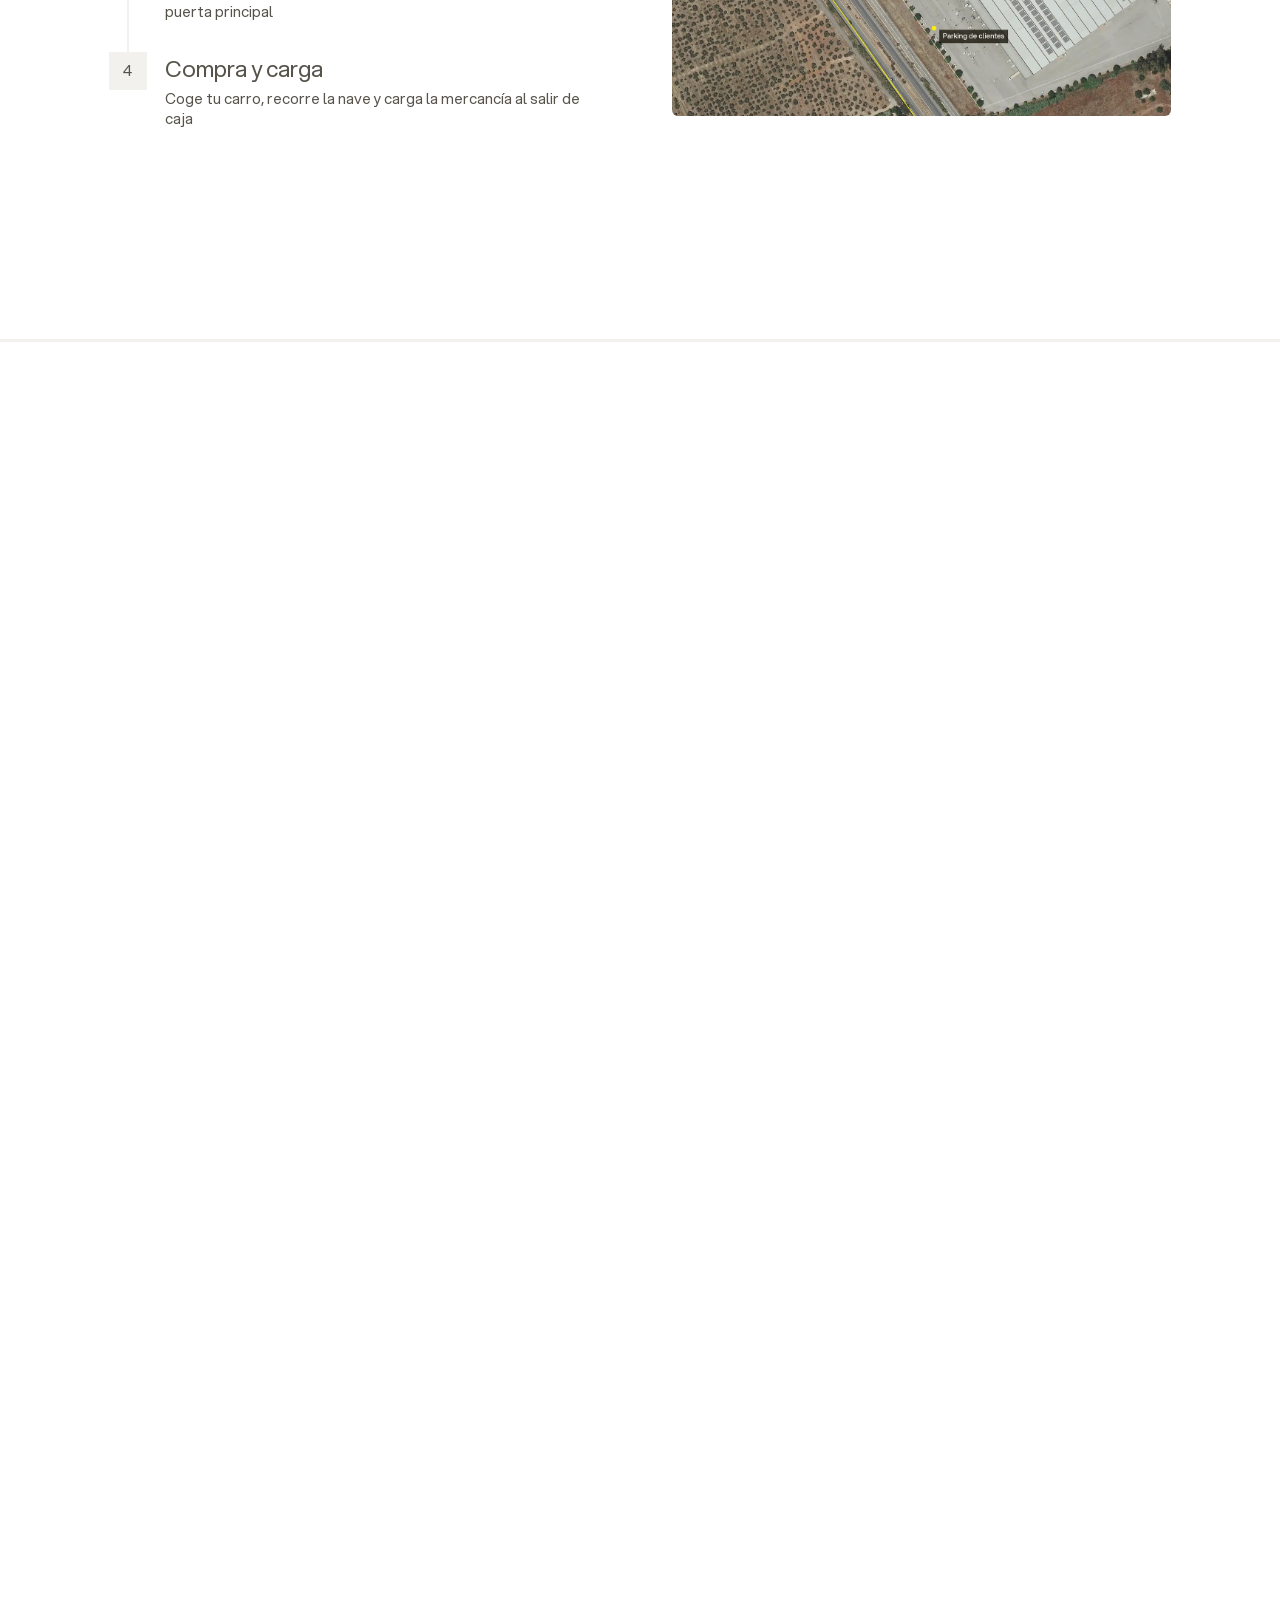
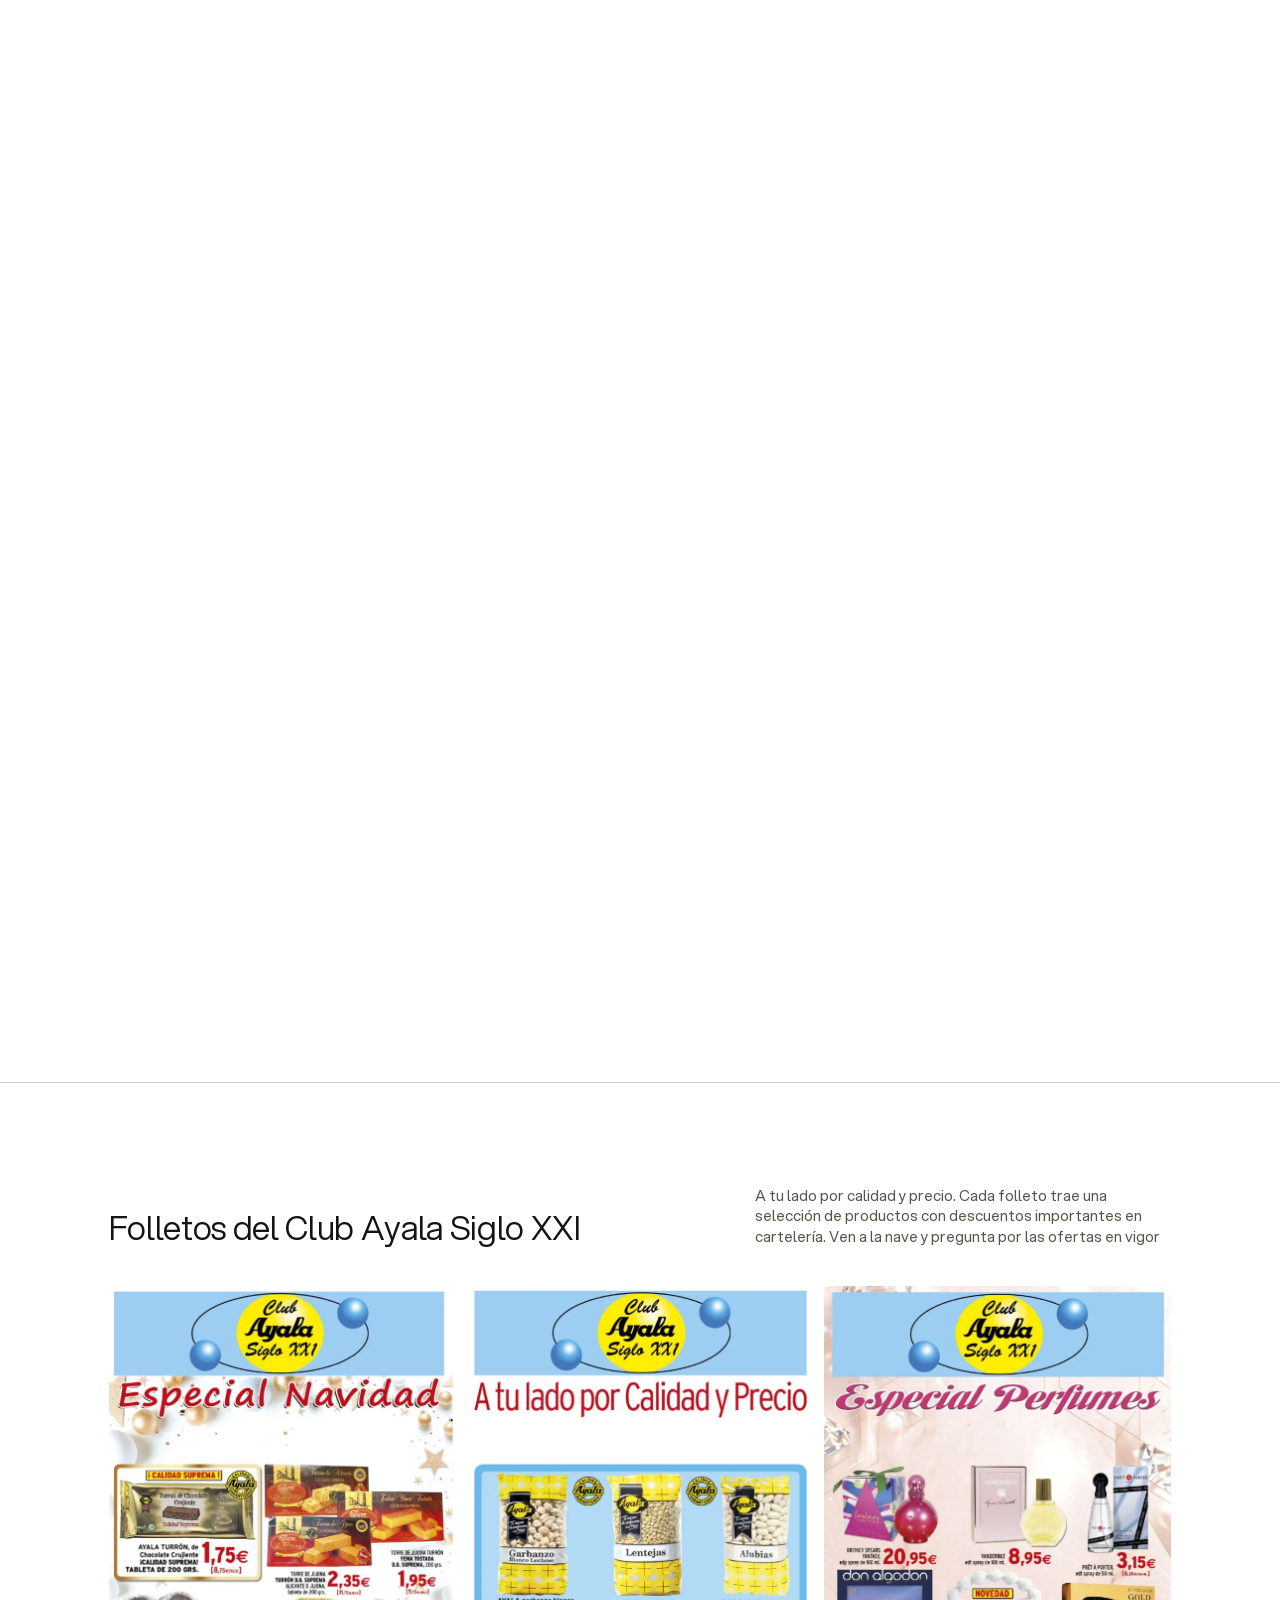
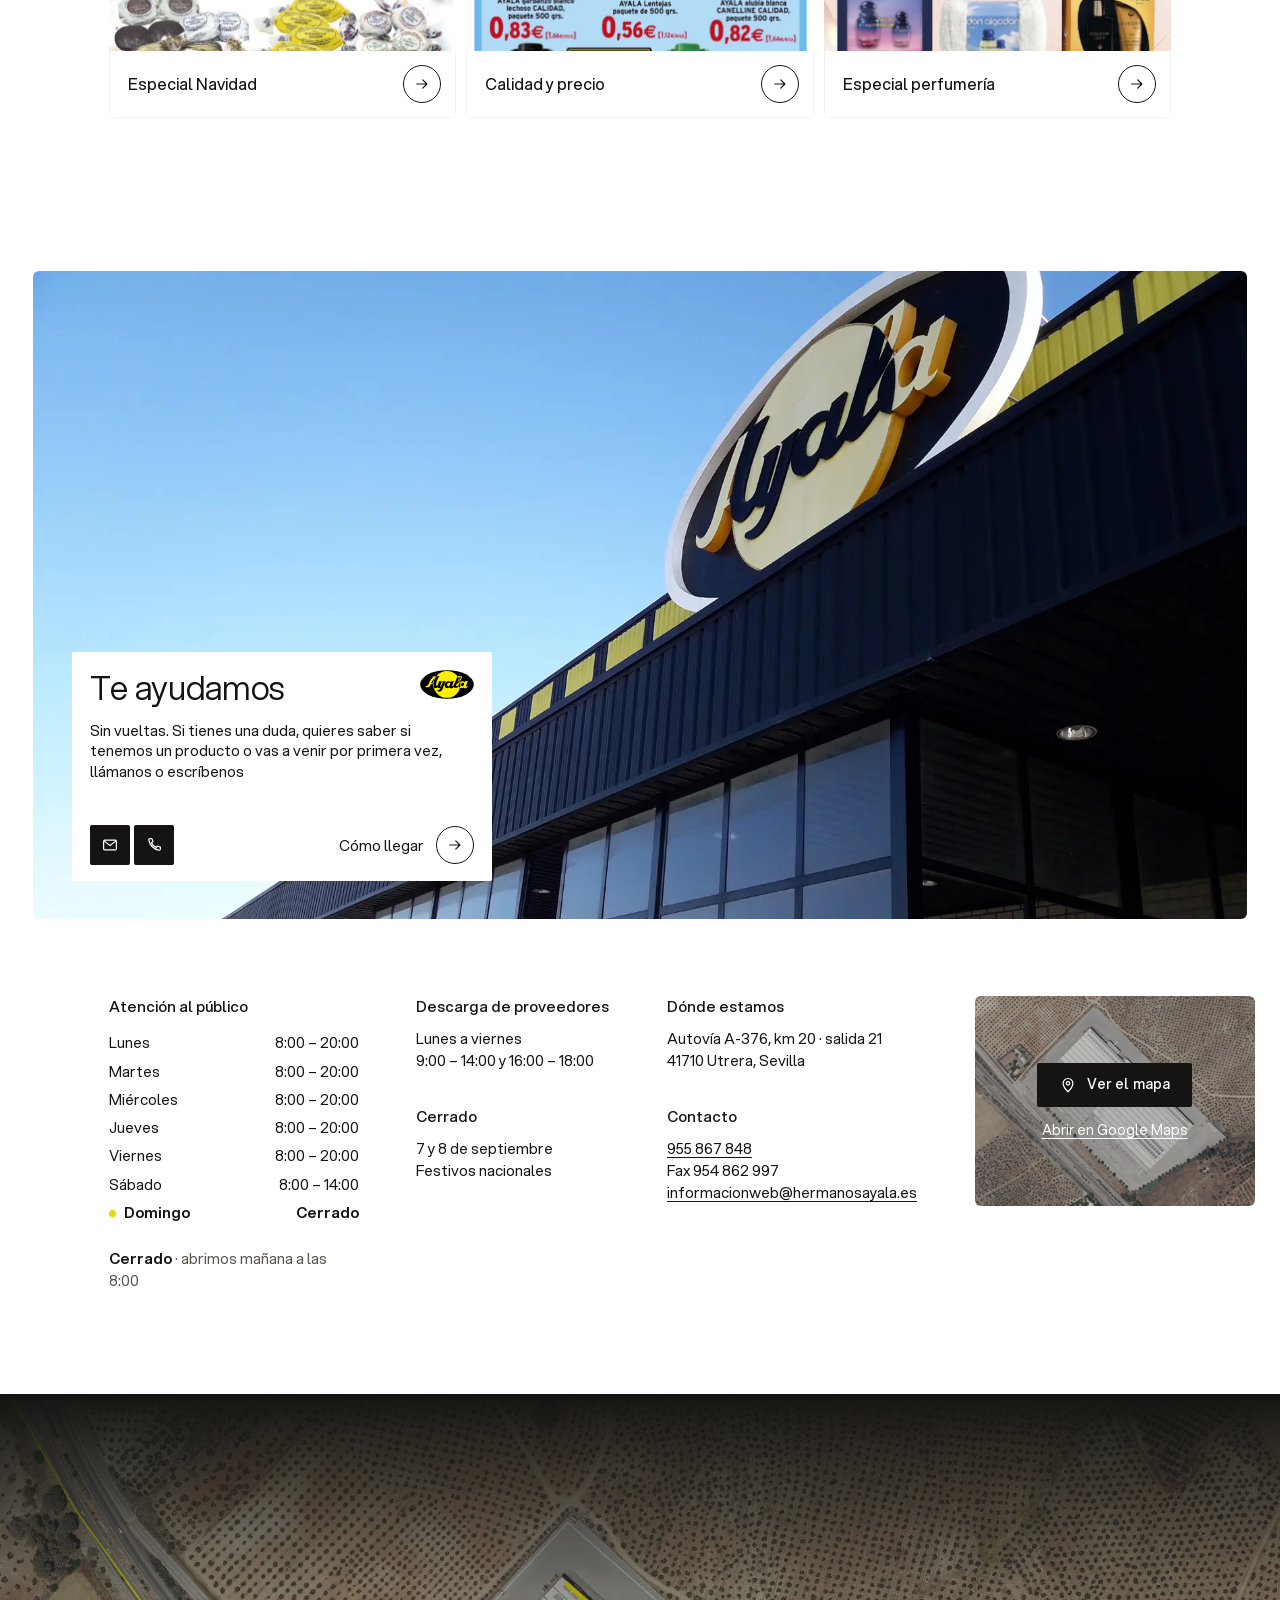
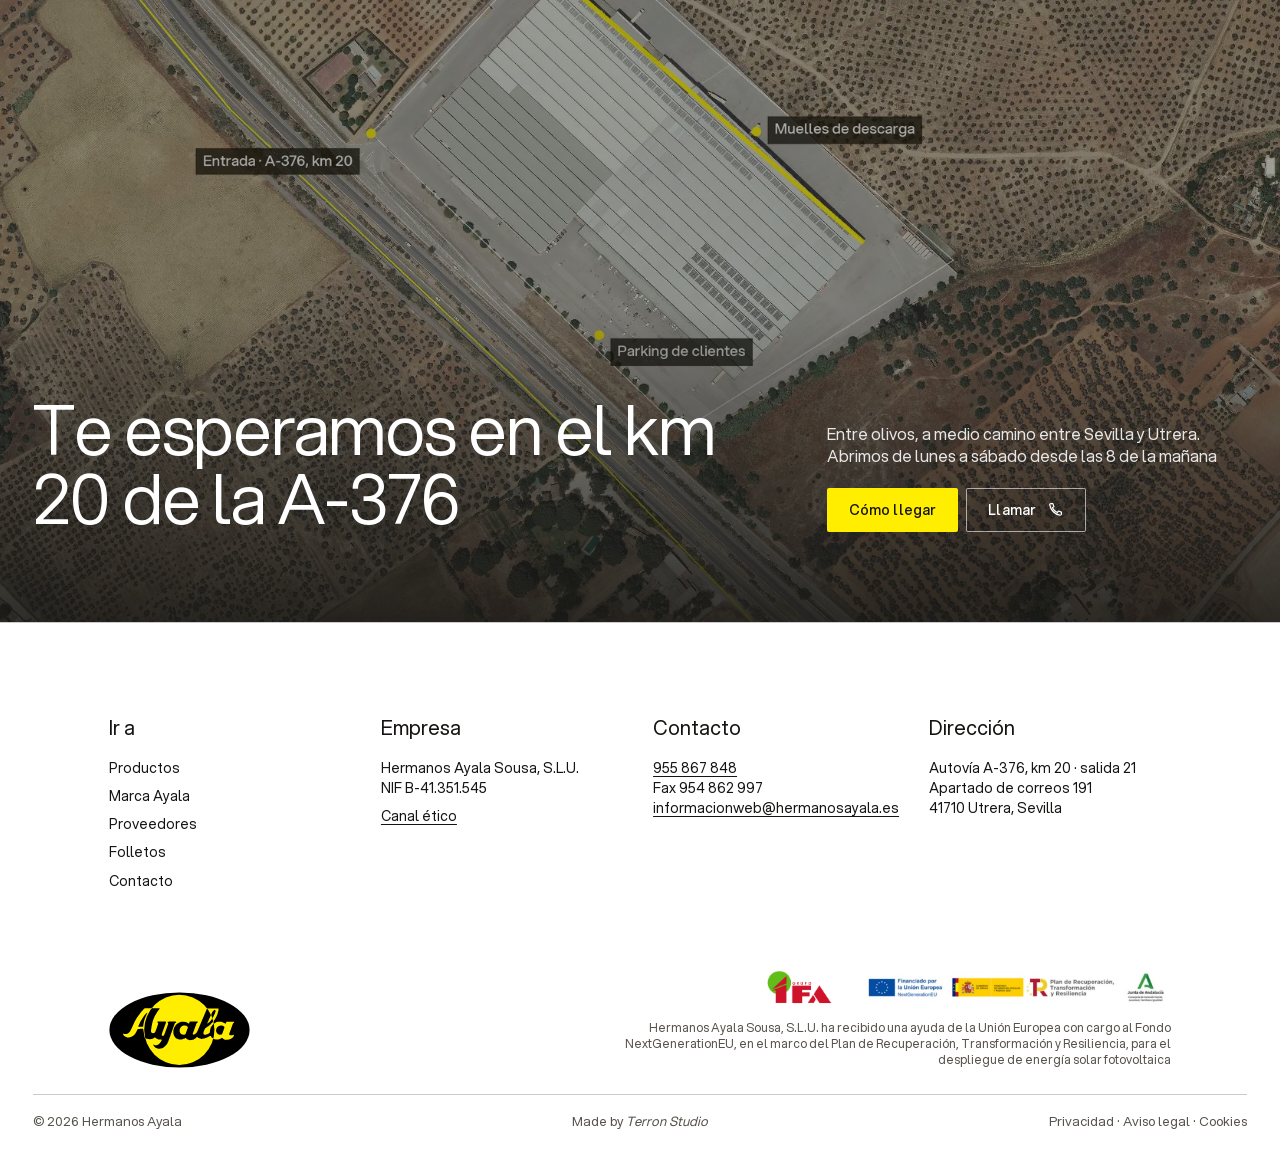
==== commit 7daa4981: "Amarillo del logo oficial (#FFEE00) en toda la web Sustituye el #FFD100 por el amarillo del logo en " ====
--- a/index.html
+++ b/index.html
@@ -18,7 +18,7 @@
   <link rel="apple-touch-icon" href="assets/apple-touch-icon.png">
   <link rel="manifest" href="site.webmanifest">
   <link rel="preload" href="assets/fonts/AspektaVF.woff2" as="font" type="font/woff2" crossorigin>
-  <link rel="stylesheet" href="style.css?v=26">
+  <link rel="stylesheet" href="style.css?v=27">
   <script type="application/ld+json">
   {
     "@context": "https://schema.org",
--- a/style.css
+++ b/style.css
@@ -10,8 +10,8 @@
 }
 
 :root {
-  --amarillo: #ffd100;
-  --amarillo-2: #f2c400;
+  --amarillo: #ffee00;  /* amarillo del logo oficial */
+  --amarillo-2: #e8d800;
   --palido: #faf4d6;
   --tinta: #151412;
   --tinta-2: #24221f;
